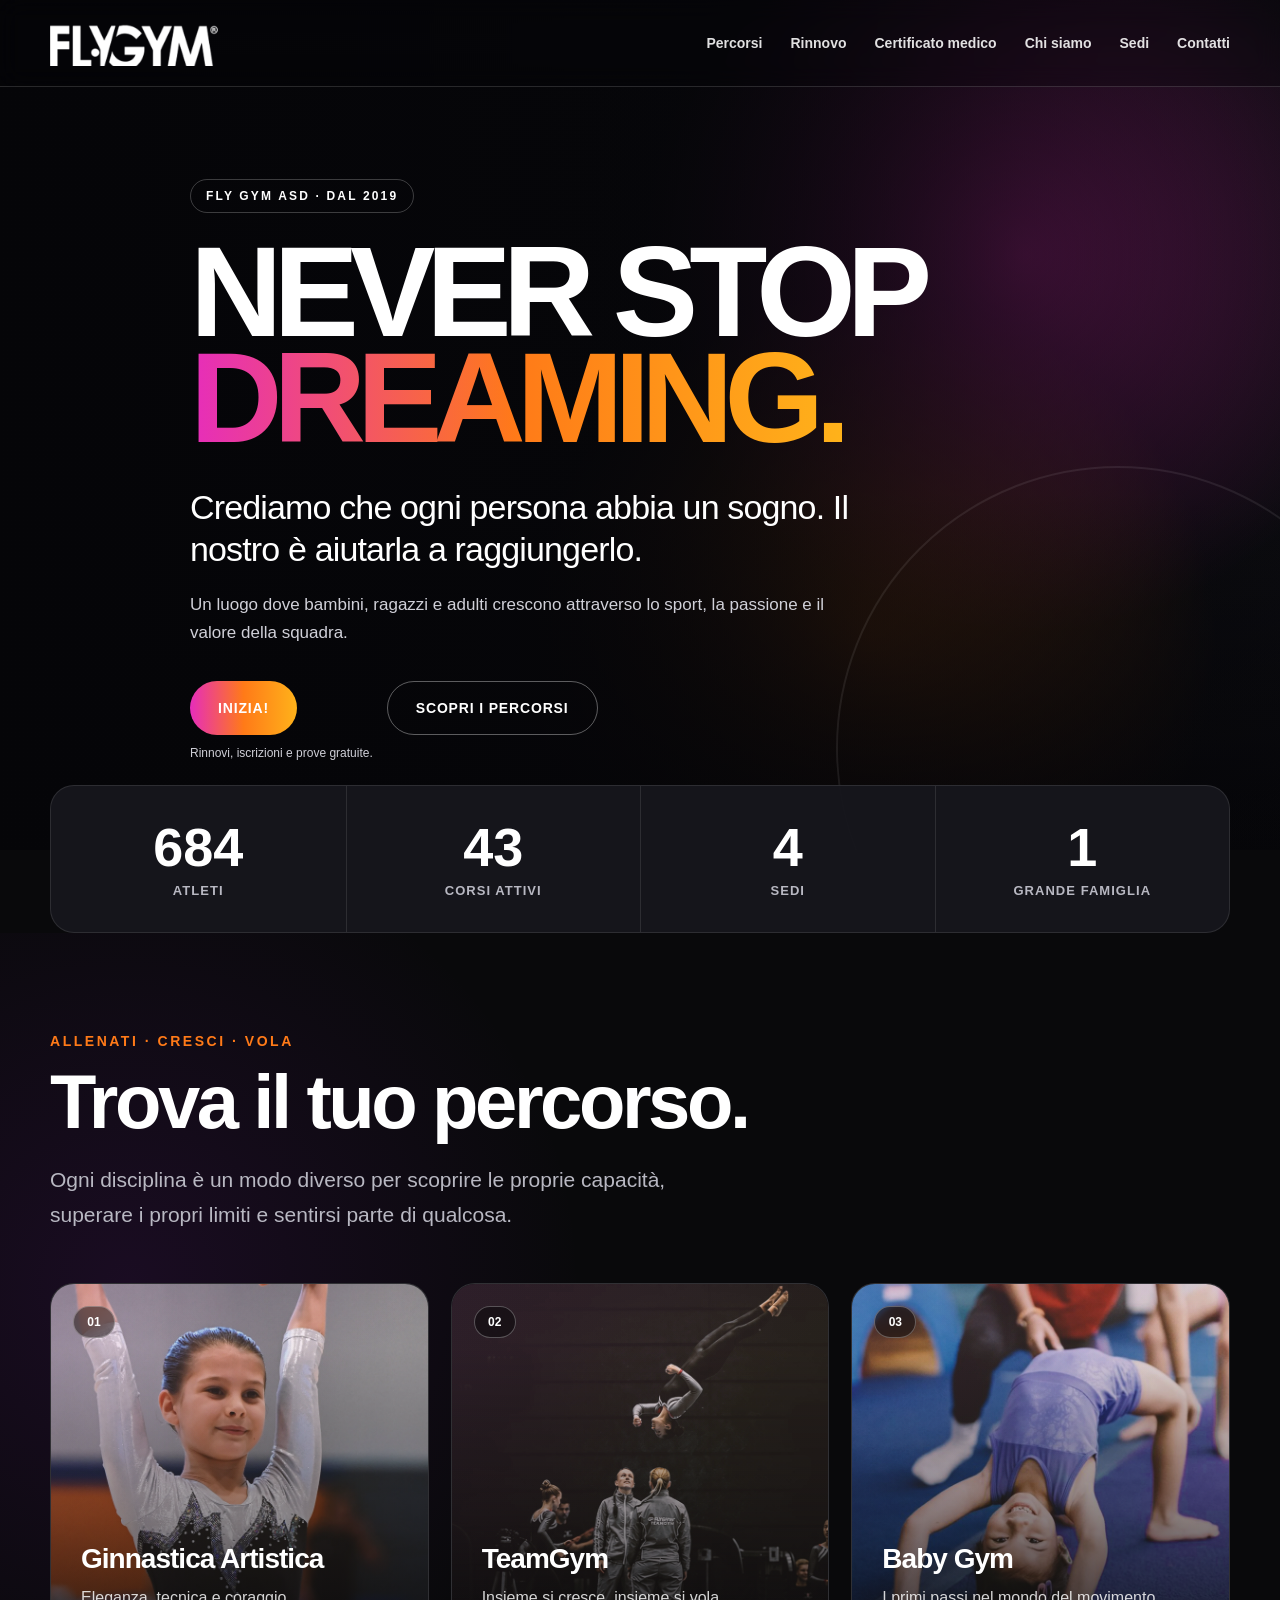
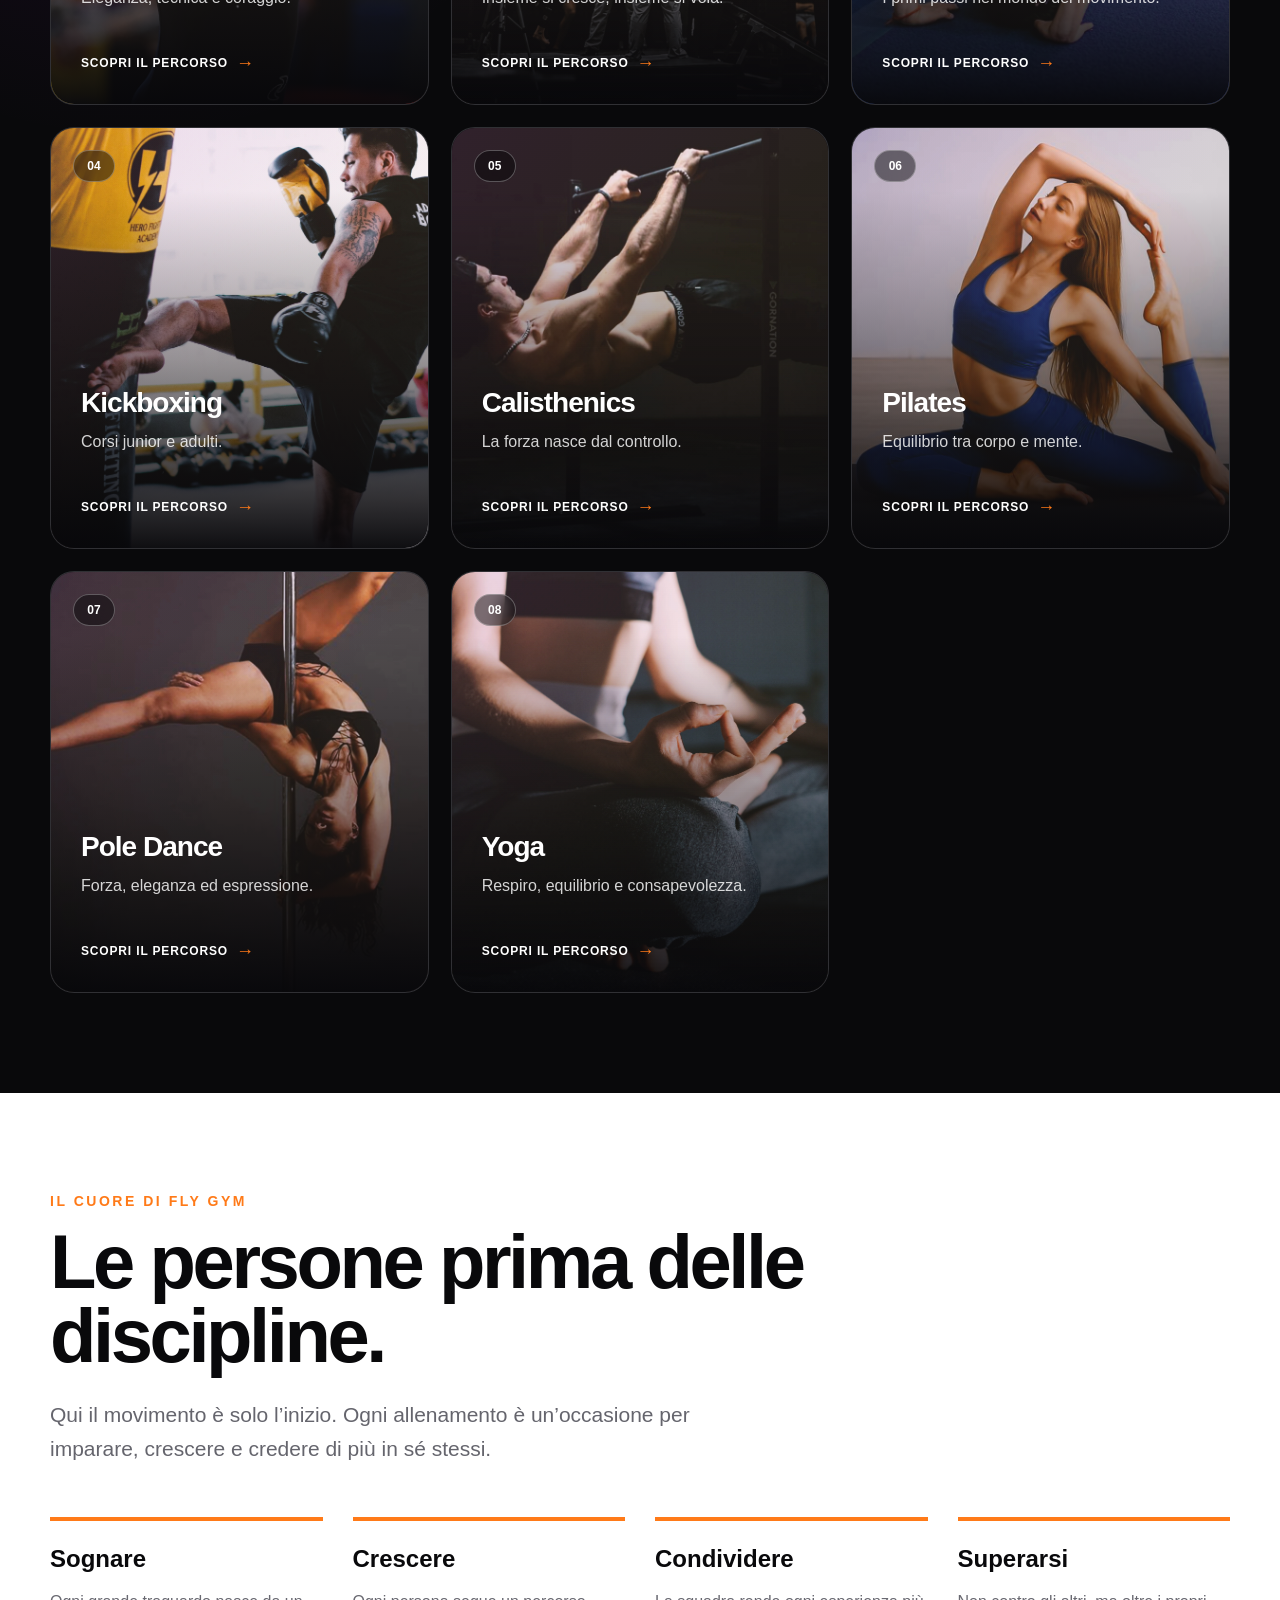
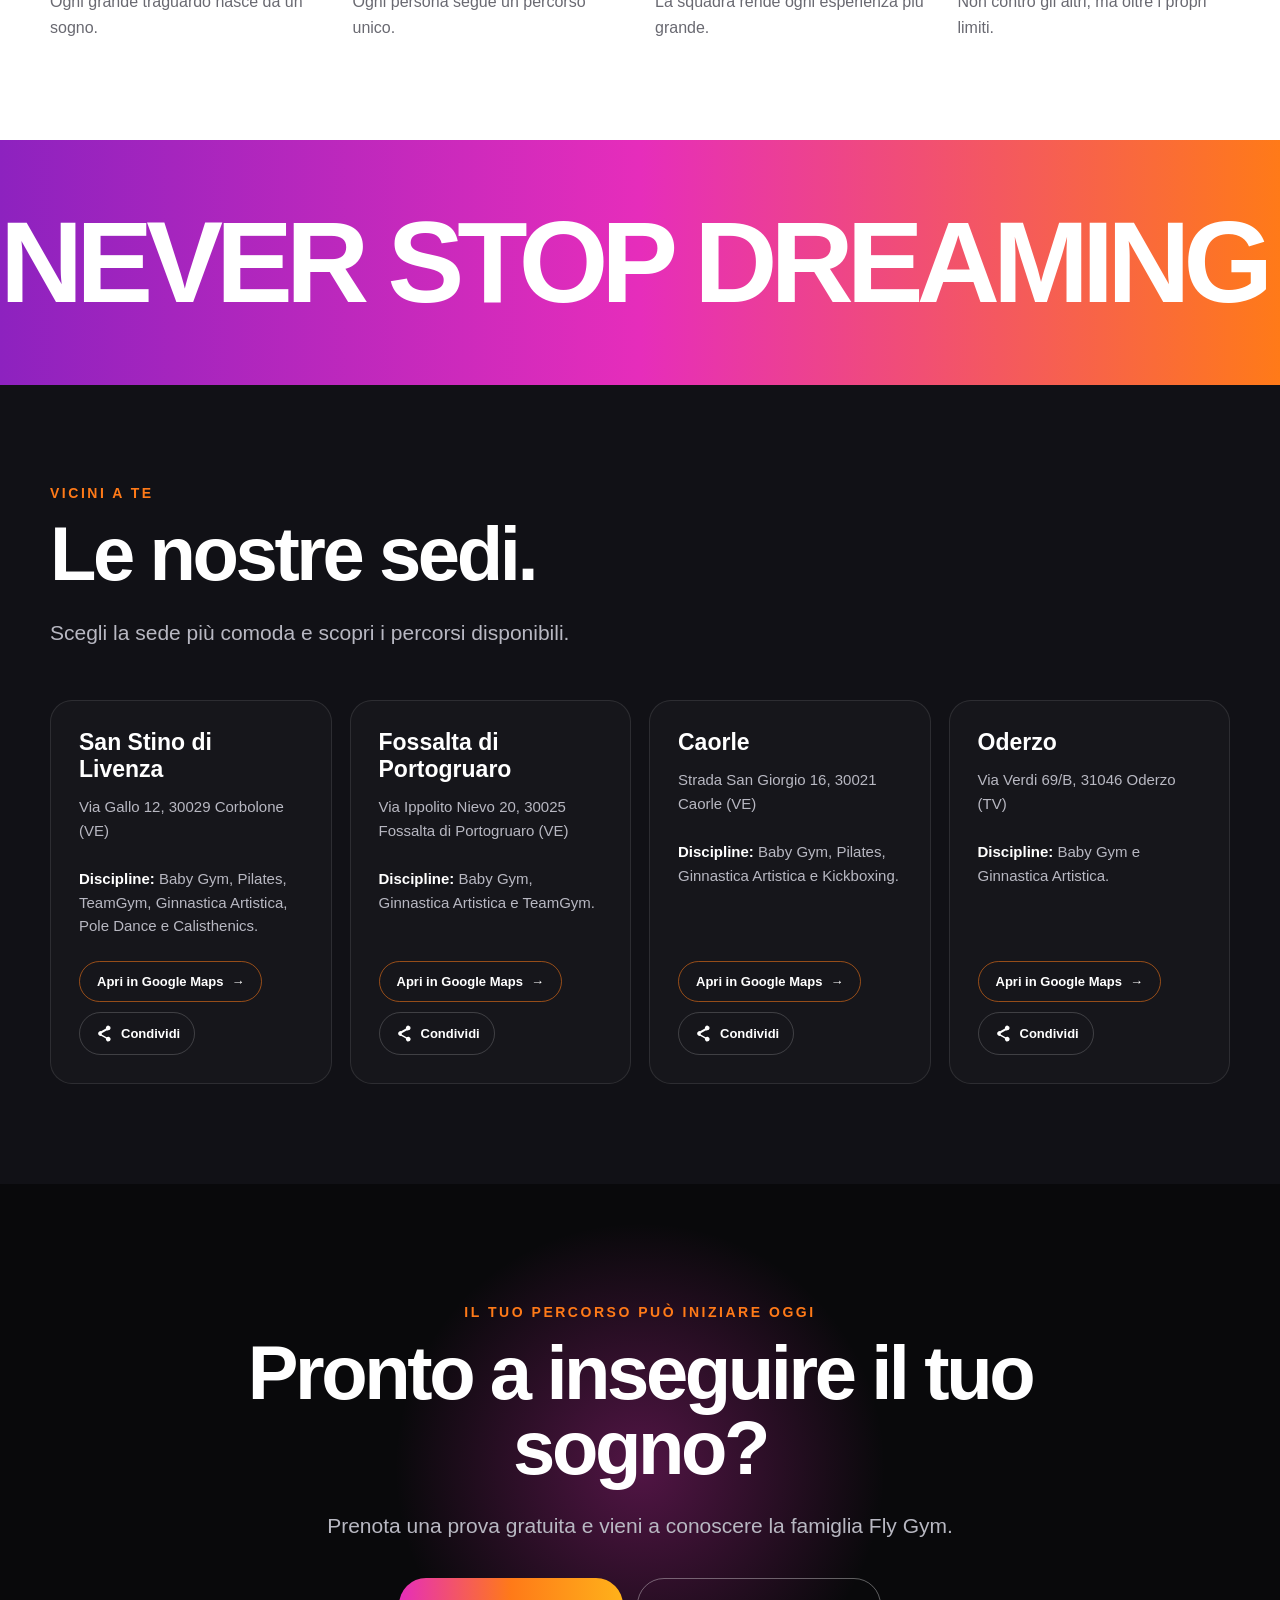
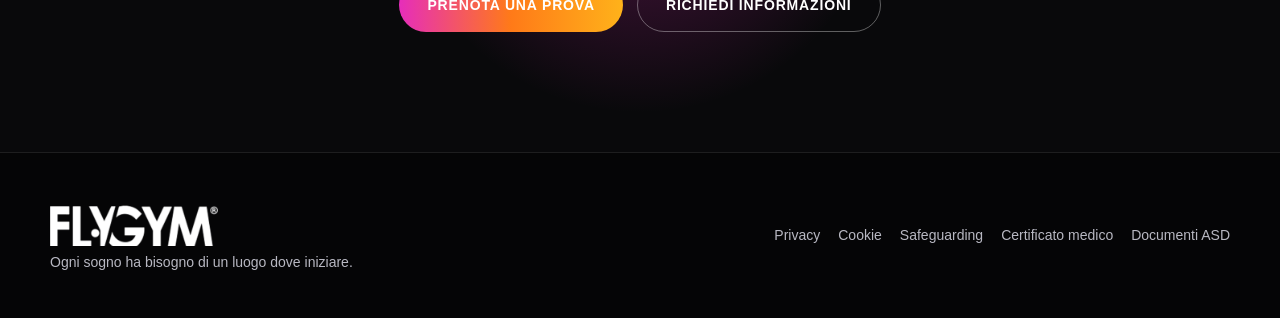
==== index.html @ e5ec8bec "Rinforza sblocco video home su telefono" ====
<!DOCTYPE html>
<html lang="it">
<head>
  <meta charset="UTF-8">
  <meta name="viewport" content="width=device-width, initial-scale=1.0">
  <title>Fly Gym | Never Stop Dreaming</title>
  <meta name="description" content="Fly Gym ASD: percorsi sportivi per bambini, ragazzi e adulti. Ginnastica artistica, TeamGym, Baby Gym, Kickboxing, Calisthenics, Pilates, Pole Dance e Yoga.">
  <link rel="stylesheet" href="css/style.css?v=20260911-start-caption">
  <link rel="stylesheet" href="css/responsive.css?v=20260911-cardzoom">
</head>
<body>
<div id="flygym-home">
  

  <header class="fg-header">
    <div class="fg-container fg-nav">
      <a class="fg-logo" href="#inizio" aria-label="Fly Gym, torna all'inizio">
        <img class="fg-logo-image" src="images/loghi/fly-gym-logo.png" alt="Fly Gym">
      </a>

      <button
        class="fg-menu-toggle"
        id="fgMenuToggle"
        type="button"
        aria-label="Apri il menu"
        aria-expanded="false"
      >
        ☰
      </button>

      <nav class="fg-menu" id="fgMenu">
        <a href="#percorsi">Percorsi</a>
        <a href="prova-gratuita/index.html">Rinnovo</a>
        <a href="certificato-medico.html">Certificato medico</a>
        <a href="#valori">Chi siamo</a>
        <a href="#sedi">Sedi</a>
        <a href="#contatti">Contatti</a>
      </nav>
    </div>
  </header>

  <main>
    <section class="fg-hero" id="inizio">
      <video class="fg-home-hero-video" autoplay muted loop playsinline webkit-playsinline preload="auto" disablepictureinpicture controlslist="nodownload noplaybackrate nofullscreen" aria-hidden="true">
        <source src="video/ginnastica-artistica-hero-web.mp4" type="video/mp4">
      </video>
      <div class="fg-home-hero-shade" aria-hidden="true"></div>
      <div class="fg-container fg-hero-content">
        <span class="fg-hero-label">Fly Gym ASD · Dal 2019</span>

        <h1>
          Never Stop
          <span class="fg-gradient-text">Dreaming.</span>
        </h1>

        <p class="fg-hero-message">
          Crediamo che ogni persona abbia un sogno.
          Il nostro è aiutarla a raggiungerlo.
        </p>

        <p class="fg-hero-subtext">
          Un luogo dove bambini, ragazzi e adulti crescono attraverso lo
          sport, la passione e il valore della squadra.
        </p>

        <div class="fg-actions">
          <div class="fg-start-action">
            <a
              class="fg-button"
              href="prova-gratuita/index.html"
              target="_top"
              aria-describedby="fg-start-description"
            >
              Inizia!
            </a>
            <p id="fg-start-description">Rinnovi, iscrizioni e prove gratuite.</p>
          </div>

          <a class="fg-button fg-button-secondary" href="#percorsi">
            Scopri i percorsi
          </a>
        </div>
      </div>
    </section>

    <section class="fg-stats">
      <div class="fg-container fg-stats-grid">
        <div class="fg-stat">
          <strong id="fg-athletes-count">684</strong>
          <span>Atleti</span>
        </div>

        <div class="fg-stat">
          <strong id="fg-active-courses-count">43</strong>
          <span>Corsi attivi</span>
        </div>

        <div class="fg-stat">
          <strong>4</strong>
          <span>Sedi</span>
        </div>

        <div class="fg-stat">
          <strong>1</strong>
          <span>Grande famiglia</span>
        </div>
      </div>
    </section>

    <section class="fg-journey" aria-labelledby="fg-journey-title" hidden>
      <div class="fg-container">
        <p class="fg-eyebrow">Il tuo viaggio inizia qui</p>
        <h2 class="fg-journey-title" id="fg-journey-title">Da oggi, fai parte del sogno.</h2>
        <div class="fg-journey-track" aria-label="Le quattro tappe per entrare nella famiglia Fly Gym">
          <article class="fg-journey-card"><span class="fg-journey-number">01</span><span class="fg-journey-icon" aria-hidden="true">⌖</span><p class="fg-journey-kicker">Trova</p><h3>Scegli il percorso giusto per te.</h3><a class="fg-journey-card-action" href="#percorsi" aria-label="Vai alla sezione Trova il tuo percorso"></a></article>
          <article class="fg-journey-card"><span class="fg-journey-number">02</span><span class="fg-journey-icon" aria-hidden="true">⚡︎</span><p class="fg-journey-kicker">Prova</p><h3>Inizia le tue due prove gratuite.</h3><button class="fg-journey-card-action" type="button" data-trial-dialog="fg-trial-dialog" aria-label="Apri le opzioni per prenotare una prova gratuita"></button></article>
          <article class="fg-journey-card"><span class="fg-journey-number">03</span><span class="fg-journey-icon" aria-hidden="true">✓</span><p class="fg-journey-kicker">Comincia</p><h3>Iscriviti al tuo percorso.</h3></article>
          <article class="fg-journey-card"><span class="fg-journey-number">04</span><span class="fg-journey-icon" aria-hidden="true">★</span><p class="fg-journey-kicker">Vola</p><h3>Sei ufficialmente nella famiglia Fly Gym.</h3></article>
        </div>
      </div>
    </section>

    <section class="fg-section fg-paths" id="percorsi">
      <div class="fg-container">
        <p class="fg-eyebrow">Allenati · Cresci · Vola</p>

        <h2 class="fg-title">Trova il tuo percorso.</h2>

        <p class="fg-copy">
          Ogni disciplina è un modo diverso per scoprire le proprie
          capacità, superare i propri limiti e sentirsi parte di qualcosa.
        </p>

        <div class="fg-grid">
          <article class="fg-card">
            <img class="fg-card-image" src="images/percorsi/home-card-ginnastica-artistica.webp" alt="Giovane atleta di ginnastica artistica durante una competizione" loading="lazy">
            <div class="fg-card-shade" aria-hidden="true"></div>
            <div class="fg-card-content">
              <span class="fg-card-number">01</span>
              <h3>Ginnastica Artistica</h3>
              <p>Eleganza, tecnica e coraggio.</p>
              <a class="fg-card-link" href="ginnastica-artistica.html" aria-label="Scopri il percorso di Ginnastica Artistica">Scopri il percorso <span aria-hidden="true">→</span></a>
            </div>
          </article>

          <article class="fg-card">
            <img class="fg-card-image" src="images/percorsi/home-card-teamgym.webp" alt="Atlete e tecnici TeamGym durante una competizione" loading="lazy">
            <div class="fg-card-shade" aria-hidden="true"></div>
            <div class="fg-card-content">
              <span class="fg-card-number">02</span>
              <h3>TeamGym</h3>
              <p>Insieme si cresce, insieme si vola.</p>
              <a class="fg-card-link" href="teamgym.html" aria-label="Scopri il percorso TeamGym">Scopri il percorso <span aria-hidden="true">→</span></a>
            </div>
          </article>

          <article class="fg-card">
            <img class="fg-card-image" src="images/percorsi/home-card-baby-gym.webp" alt="Bambina durante un esercizio di mobilità Baby Gym" loading="lazy">
            <div class="fg-card-shade" aria-hidden="true"></div>
            <div class="fg-card-content">
              <span class="fg-card-number">03</span>
              <h3>Baby Gym</h3>
              <p>I primi passi nel mondo del movimento.</p>
              <a class="fg-card-link" href="baby-gym.html" aria-label="Scopri il percorso Baby Gym">Scopri il percorso <span aria-hidden="true">→</span></a>
            </div>
          </article>

          <article class="fg-card">
            <img class="fg-card-image" src="images/percorsi/home-card-kickboxing.webp" alt="Atleta durante un allenamento di kickboxing al sacco" loading="lazy">
            <div class="fg-card-shade" aria-hidden="true"></div>
            <div class="fg-card-content">
              <span class="fg-card-number">04</span>
              <h3>Kickboxing</h3>
              <p>Corsi junior e adulti.</p>
              <a class="fg-card-link" href="kickboxing.html" aria-label="Scopri il percorso Kickboxing">Scopri il percorso <span aria-hidden="true">→</span></a>
            </div>
          </article>

          <article class="fg-card">
            <img class="fg-card-image" src="images/percorsi/home-card-calisthenics.webp" alt="Atleta durante un esercizio di calisthenics alla sbarra" loading="lazy">
            <div class="fg-card-shade" aria-hidden="true"></div>
            <div class="fg-card-content">
              <span class="fg-card-number">05</span>
              <h3>Calisthenics</h3>
              <p>La forza nasce dal controllo.</p>
              <a class="fg-card-link" href="calisthenics.html" aria-label="Scopri il percorso Calisthenics">Scopri il percorso <span aria-hidden="true">→</span></a>
            </div>
          </article>

          <article class="fg-card">
            <img class="fg-card-image" src="images/percorsi/home-card-pilates.webp" alt="Donna durante un esercizio di Pilates" loading="lazy">
            <div class="fg-card-shade" aria-hidden="true"></div>
            <div class="fg-card-content">
              <span class="fg-card-number">06</span>
              <h3>Pilates</h3>
              <p>Equilibrio tra corpo e mente.</p>
              <a class="fg-card-link" href="pilates.html" aria-label="Scopri il percorso Pilates">Scopri il percorso <span aria-hidden="true">→</span></a>
            </div>
          </article>

          <article class="fg-card">
            <img class="fg-card-image" src="images/percorsi/home-card-pole-dance.webp" alt="Atleta durante una posa di Pole Dance" loading="lazy">
            <div class="fg-card-shade" aria-hidden="true"></div>
            <div class="fg-card-content">
              <span class="fg-card-number">07</span>
              <h3>Pole Dance</h3>
              <p>Forza, eleganza ed espressione.</p>
              <a class="fg-card-link" href="pole-dance.html" aria-label="Scopri il percorso Pole Dance">Scopri il percorso <span aria-hidden="true">→</span></a>
            </div>
          </article>

          <article class="fg-card">
            <img class="fg-card-image" src="images/percorsi/home-card-yoga.webp" alt="Praticanti Yoga durante una sessione di meditazione" loading="lazy">
            <div class="fg-card-shade" aria-hidden="true"></div>
            <div class="fg-card-content">
              <span class="fg-card-number">08</span>
              <h3>Yoga</h3>
              <p>Respiro, equilibrio e consapevolezza.</p>
              <a class="fg-card-link" href="yoga.html" aria-label="Scopri il percorso Yoga">Scopri il percorso <span aria-hidden="true">→</span></a>
            </div>
          </article>
        </div>
      </div>
    </section>

    <section class="fg-section fg-values" id="valori">
      <div class="fg-container">
        <p class="fg-eyebrow">Il cuore di Fly Gym</p>

        <h2 class="fg-title">
          Le persone prima delle discipline.
        </h2>

        <p class="fg-copy">
          Qui il movimento è solo l’inizio. Ogni allenamento è
          un’occasione per imparare, crescere e credere di più in sé stessi.
        </p>

        <div class="fg-values-grid">
          <article class="fg-value">
            <strong>Sognare</strong>
            <p>Ogni grande traguardo nasce da un sogno.</p>
          </article>

          <article class="fg-value">
            <strong>Crescere</strong>
            <p>Ogni persona segue un percorso unico.</p>
          </article>

          <article class="fg-value">
            <strong>Condividere</strong>
            <p>La squadra rende ogni esperienza più grande.</p>
          </article>

          <article class="fg-value">
            <strong>Superarsi</strong>
            <p>Non contro gli altri, ma oltre i propri limiti.</p>
          </article>
        </div>
      </div>
    </section>

    <section class="fg-dream-banner" aria-label="Never Stop Dreaming">
      <div class="fg-marquee">
        <span>Never Stop Dreaming · Never Stop Dreaming ·</span>
        <span>Never Stop Dreaming · Never Stop Dreaming ·</span>
      </div>
    </section>

    <section class="fg-section" id="hall-of-dreams" hidden>
      <div class="fg-container">
        <p class="fg-eyebrow">Hall of Dreams</p>

        <h2 class="fg-title">
          Ogni sogno merita di essere raccontato.
        </h2>

        <p class="fg-copy">
          Storie di persone, squadre, allenatori e volontari che rendono
          Fly Gym molto più di una palestra.
        </p>

        <div class="fg-dreams-layout">
          <article class="fg-featured-dream">
            <div class="fg-dream-content">
              <span class="fg-dream-label">La storia del mese</span>

              <blockquote>
                “Quando sono arrivata avevo paura. Oggi salgo sulla trave
                con il sorriso.”
              </blockquote>

              <p class="fg-dream-person">
                Sofia · Ginnastica Artistica
              </p>
            </div>
          </article>

          <div class="fg-side-dreams">
            <article class="fg-small-dream">
              <div class="fg-dream-content">
                <span class="fg-dream-label">Traguardi</span>
                <h3>Il primo esercizio completato senza paura.</h3>
              </div>
            </article>

            <article class="fg-small-dream">
              <div class="fg-dream-content">
                <span class="fg-dream-label">Vita Fly Gym</span>
                <h3>Allenarsi insieme significa crescere insieme.</h3>
              </div>
            </article>
          </div>
        </div>
      </div>
    </section>

    <section class="fg-section fg-technicians" id="tecnici" hidden>
      <div class="fg-container">
        <div class="fg-technicians-heading">
          <div>
            <p class="fg-eyebrow">Le persone che fanno la differenza</p>
            <h2 class="fg-title">I nostri tecnici.</h2>
            <p class="fg-copy">Competenza, passione e attenzione: conosci le persone che accompagnano ogni atleta nel proprio percorso.</p>
          </div>

          <div class="fg-carousel-controls" aria-label="Controlli carosello tecnici">
            <button class="fg-carousel-button" type="button" data-carousel-direction="prev" aria-label="Mostra il tecnico precedente">←</button>
            <button class="fg-carousel-button" type="button" data-carousel-direction="next" aria-label="Mostra il tecnico successivo">→</button>
          </div>
        </div>

        <div class="fg-technicians-track" id="fgTechniciansTrack" aria-label="Elenco dei tecnici">
          <article class="fg-technician-card">
            <img class="fg-technician-image" src="images/staff/chiara.jpg" alt="Chiara, Presidente e istruttrice Fly Gym" loading="lazy">
            <div class="fg-technician-shade" aria-hidden="true"></div>
            <div class="fg-technician-content">
              <span class="fg-technician-label">Tecnico</span>
              <h3>Chiara</h3>
              <p class="fg-technician-role">Presidente e Istruttore</p>
              <p class="fg-technician-preview">Istruttrice di ginnastica e Pilates con oltre vent'anni di esperienza nell'insegnamento.</p>
              <span class="fg-technician-read">Continua a leggere <span aria-hidden="true">→</span></span>
            </div>
            <button class="fg-technician-open" type="button" data-technician-dialog="chiara-dialog" aria-label="Leggi il profilo completo di Chiara"><span class="fg-visually-hidden">Apri il profilo di Chiara</span></button>
          </article>
        </div>
      </div>
    </section>

    <dialog class="fg-technician-dialog" id="chiara-dialog" aria-labelledby="chiara-dialog-title" hidden>
      <div class="fg-technician-dialog-inner">
        <button class="fg-technician-close" type="button" aria-label="Chiudi il profilo di Chiara">×</button>
        <div class="fg-technician-dialog-photo">
          <img src="images/staff/chiara.jpg" alt="Ritratto di Chiara, Presidente e istruttrice Fly Gym">
        </div>
        <div class="fg-technician-dialog-content">
          <span class="fg-technician-label">Presidente e Istruttore</span>
          <h2 id="chiara-dialog-title">Chiara</h2>
          <p><strong>Ciao, sono Chiara</strong>, istruttrice di ginnastica e Pilates con oltre vent'anni di esperienza nell'insegnamento.</p>
          <p>Amo trasmettere benessere, energia e fiducia attraverso il movimento, creando un ambiente accogliente e motivante per persone di ogni età. Chi mi conosce mi descrive come una persona solare, empatica, paziente e sempre pronta ad ascoltare.</p>
          <p>Credo nella formazione continua e aggiorno costantemente le mie competenze partecipando a corsi riconosciuti dalla <strong>Federazione Ginnastica d'Italia (FGI)</strong> e da <strong>Enti di Promozione Sportiva riconosciuti dal CONI</strong>.</p>
          <p>Il mio obiettivo è aiutare ogni allievo a raggiungere il proprio benessere fisico e mentale, valorizzando le capacità individuali con professionalità, passione e attenzione.</p>
        </div>
      </div>
    </dialog>

    <section class="fg-section fg-locations" id="sedi">
      <div class="fg-container">
        <p class="fg-eyebrow">Vicini a te</p>

        <h2 class="fg-title">Le nostre sedi.</h2>

        <p class="fg-copy">
          Scegli la sede più comoda e scopri i percorsi disponibili.
        </p>

        <div class="fg-location-grid">
          <article class="fg-location">
            <h3>San Stino di Livenza</h3>
            <address>Via Gallo 12, 30029 Corbolone (VE)</address>
            <p class="fg-location-courses"><strong>Discipline:</strong> Baby Gym, Pilates, TeamGym, Ginnastica Artistica, Pole Dance e Calisthenics.</p>
            <div class="fg-location-actions">
              <a class="fg-map-link" href="https://maps.app.goo.gl/HDPRQVqJ14VLkLJQ7" target="_blank" rel="noopener noreferrer" aria-label="Apri su Google Maps la sede Fly Gym di San Stino di Livenza">Apri in Google Maps <span aria-hidden="true">→</span></a>
              <button class="fg-share-location" type="button" data-share-title="Fly Gym — San Stino di Livenza" data-share-text="Fly Gym San Stino di Livenza — Via Gallo 12, 30029 Corbolone (VE)" data-share-url="https://maps.app.goo.gl/HDPRQVqJ14VLkLJQ7" aria-label="Condividi la sede Fly Gym di San Stino di Livenza">
                <svg aria-hidden="true" viewBox="0 0 24 24" width="19" height="19"><path d="M18 8a3 3 0 1 0-2.83-4A3 3 0 0 0 15 5c0 .22.02.43.07.64L8.91 9.08a3 3 0 1 0 0 5.84l6.16 3.44A3 3 0 0 0 15 19a3 3 0 1 0 .91-2.15l-6.16-3.44c.16-.44.16-1.38 0-1.82l6.16-3.44A3 3 0 0 0 18 8Z" fill="currentColor"/></svg>
                <span>Condividi</span>
              </button>
            </div>
          </article>

          <article class="fg-location">
            <h3>Fossalta di Portogruaro</h3>
            <address>Via Ippolito Nievo 20, 30025 Fossalta di Portogruaro (VE)</address>
            <p class="fg-location-courses"><strong>Discipline:</strong> Baby Gym, Ginnastica Artistica e TeamGym.</p>
            <div class="fg-location-actions">
              <a class="fg-map-link" href="https://maps.app.goo.gl/iZHcGsn4ahByXw81A" target="_blank" rel="noopener noreferrer" aria-label="Apri su Google Maps la sede Fly Gym di Fossalta di Portogruaro">Apri in Google Maps <span aria-hidden="true">→</span></a>
              <button class="fg-share-location" type="button" data-share-title="Fly Gym — Fossalta di Portogruaro" data-share-text="Fly Gym Fossalta di Portogruaro — Via Ippolito Nievo 20, 30025 Fossalta di Portogruaro (VE)" data-share-url="https://maps.app.goo.gl/iZHcGsn4ahByXw81A" aria-label="Condividi la sede Fly Gym di Fossalta di Portogruaro">
                <svg aria-hidden="true" viewBox="0 0 24 24" width="19" height="19"><path d="M18 8a3 3 0 1 0-2.83-4A3 3 0 0 0 15 5c0 .22.02.43.07.64L8.91 9.08a3 3 0 1 0 0 5.84l6.16 3.44A3 3 0 0 0 15 19a3 3 0 1 0 .91-2.15l-6.16-3.44c.16-.44.16-1.38 0-1.82l6.16-3.44A3 3 0 0 0 18 8Z" fill="currentColor"/></svg>
                <span>Condividi</span>
              </button>
            </div>
          </article>

          <article class="fg-location">
            <h3>Caorle</h3>
            <address>Strada San Giorgio 16, 30021 Caorle (VE)</address>
            <p class="fg-location-courses"><strong>Discipline:</strong> Baby Gym, Pilates, Ginnastica Artistica e Kickboxing.</p>
            <div class="fg-location-actions">
              <a class="fg-map-link" href="https://maps.app.goo.gl/P1BYBCNcHzejGMfx6" target="_blank" rel="noopener noreferrer" aria-label="Apri su Google Maps la sede Fly Gym di Caorle">Apri in Google Maps <span aria-hidden="true">→</span></a>
              <button class="fg-share-location" type="button" data-share-title="Fly Gym — Caorle" data-share-text="Fly Gym Caorle — Strada San Giorgio 16, 30021 Caorle (VE)" data-share-url="https://maps.app.goo.gl/P1BYBCNcHzejGMfx6" aria-label="Condividi la sede Fly Gym di Caorle">
                <svg aria-hidden="true" viewBox="0 0 24 24" width="19" height="19"><path d="M18 8a3 3 0 1 0-2.83-4A3 3 0 0 0 15 5c0 .22.02.43.07.64L8.91 9.08a3 3 0 1 0 0 5.84l6.16 3.44A3 3 0 0 0 15 19a3 3 0 1 0 .91-2.15l-6.16-3.44c.16-.44.16-1.38 0-1.82l6.16-3.44A3 3 0 0 0 18 8Z" fill="currentColor"/></svg>
                <span>Condividi</span>
              </button>
            </div>
          </article>

          <article class="fg-location">
            <h3>Oderzo</h3>
            <address>Via Verdi 69/B, 31046 Oderzo (TV)</address>
            <p class="fg-location-courses"><strong>Discipline:</strong> Baby Gym e Ginnastica Artistica.</p>
            <div class="fg-location-actions">
              <a class="fg-map-link" href="https://maps.app.goo.gl/t5J9QQQBD1xnC1BS8" target="_blank" rel="noopener noreferrer" aria-label="Apri su Google Maps la sede Fly Gym di Oderzo">Apri in Google Maps <span aria-hidden="true">→</span></a>
              <button class="fg-share-location" type="button" data-share-title="Fly Gym — Oderzo" data-share-text="Fly Gym Oderzo — Via Verdi 69/B, 31046 Oderzo (TV)" data-share-url="https://maps.app.goo.gl/t5J9QQQBD1xnC1BS8" aria-label="Condividi la sede Fly Gym di Oderzo">
                <svg aria-hidden="true" viewBox="0 0 24 24" width="19" height="19"><path d="M18 8a3 3 0 1 0-2.83-4A3 3 0 0 0 15 5c0 .22.02.43.07.64L8.91 9.08a3 3 0 1 0 0 5.84l6.16 3.44A3 3 0 0 0 15 19a3 3 0 1 0 .91-2.15l-6.16-3.44c.16-.44.16-1.38 0-1.82l6.16-3.44A3 3 0 0 0 18 8Z" fill="currentColor"/></svg>
                <span>Condividi</span>
              </button>
            </div>
          </article>
        </div>
      </div>
    </section>

    <section class="fg-final-cta" id="contatti">
      <div class="fg-container">
        <p class="fg-eyebrow">Il tuo percorso può iniziare oggi</p>

        <h2 class="fg-title">
          Pronto a inseguire il tuo sogno?
        </h2>

        <p class="fg-copy">
          Prenota una prova gratuita e vieni a conoscere la famiglia
          Fly Gym.
        </p>

        <div class="fg-actions">
          <a
            class="fg-button"
            href="prova-gratuita/index.html"
            target="_top"
          >
            Prenota una prova
          </a>

          <a
            class="fg-button fg-button-secondary"
            href="https://wa.me/393460829503?text=Ciao%20Fly%20Gym%2C%20vorrei%20ricevere%20maggiori%20informazioni%20sui%20vostri%20percorsi%20e%20sulle%20attivit%C3%A0%20disponibili."
            target="_blank"
            rel="noopener noreferrer"
            aria-label="Richiedi informazioni a Fly Gym su WhatsApp"
          >
            Richiedi informazioni
          </a>
        </div>
      </div>
    </section>

    <dialog class="fg-trial-dialog" id="fg-trial-dialog" aria-labelledby="fg-trial-dialog-title">
      <div class="fg-trial-dialog-inner">
        <button class="fg-trial-dialog-close" type="button" aria-label="Chiudi la finestra">×</button>
        <p class="fg-eyebrow">Il tuo percorso può iniziare oggi</p>
        <h2 class="fg-title" id="fg-trial-dialog-title">Pronto a inseguire il tuo sogno?</h2>
        <p class="fg-copy">Prenota una prova gratuita e vieni a conoscere la famiglia Fly Gym.</p>
        <div class="fg-actions">
          <a class="fg-button" href="prova-gratuita/index.html" target="_top">Prenota una prova</a>
          <a class="fg-button fg-button-secondary" href="https://wa.me/393460829503?text=Ciao%20Fly%20Gym%2C%20vorrei%20ricevere%20maggiori%20informazioni%20sui%20vostri%20percorsi%20e%20sulle%20attivit%C3%A0%20disponibili." target="_blank" rel="noopener noreferrer" aria-label="Richiedi informazioni a Fly Gym su WhatsApp">Richiedi informazioni</a>
        </div>
      </div>
    </dialog>
  </main>

  <footer class="fg-footer">
    <div class="fg-container fg-footer-grid">
      <div>
        <div class="fg-logo"><img class="fg-logo-image" src="images/loghi/fly-gym-logo.png" alt="Fly Gym"></div>
        <p>Ogni sogno ha bisogno di un luogo dove iniziare.</p>
      </div>

      <div class="fg-footer-links">
        <a href="privacy.html">Privacy</a>
        <a href="cookie.html">Cookie</a>
        <a href="#">Safeguarding</a>
        <a href="certificato-medico.html">Certificato medico</a>
        <a href="#">Documenti ASD</a>
      </div>
    </div>
  </footer>

  
</div>
  <script src="js/app.js?v=20260912-home-video-mobile-2"></script>
</body>
</html>
---- css/style.css ----
html,
body {
  margin: 0;
  padding: 0;
  width: 100%;
  overflow-x: hidden;
}

/* CORSI POLE DANCE */
.fg-pole-courses { background: radial-gradient(circle at 12% 12%, rgba(141, 34, 191, .15), transparent 34%), var(--black); }
.fg-grid.fg-pole-courses-grid { grid-template-columns: repeat(4, minmax(0, 1fr)); }
.fg-pole-course-card { width: 100%; padding: 0; color: var(--white); font: inherit; text-align: left; cursor: pointer; }
.fg-pole-course-card:focus-visible { outline: 3px solid var(--yellow); outline-offset: 5px; }
.fg-pole-card-title { position: relative; z-index: 2; font-size: 28px; line-height: 1.08; letter-spacing: -.035em; }
.fg-pole-card-copy { position: relative; z-index: 2; min-height: 48px; margin-top: 12px; color: rgba(255, 255, 255, .82); line-height: 1.5; }
.fg-pole-card-lyra .fg-card-image, .fg-pole-card-flexibility .fg-card-image { object-position: 58% center; }
.fg-pole-card-exotic .fg-card-image { object-position: 52% center; }
.fg-pole-course-card .fg-card-image { transform: scale(1.63); }
.fg-pole-course-card:hover .fg-card-image { transform: scale(1.73); }
.fg-pole-course-dialog { width: min(920px, calc(100% - 32px)); max-width: 920px; max-height: calc(100vh - 32px); padding: 0; overflow: auto; border: 1px solid rgba(255, 255, 255, .15); border-radius: 24px; background: var(--dark); color: var(--white); box-shadow: 0 30px 90px rgba(0, 0, 0, .62); }
.fg-pole-course-dialog::backdrop { background: rgba(5, 5, 8, .82); backdrop-filter: blur(8px); }
.fg-pole-dialog-inner { position: relative; }
#flygym-home .fg-pole-dialog-image { display: block; width: 100%; height: clamp(260px, 46vh, 450px); max-width: none; object-fit: cover; object-position: center; }
.fg-pole-dialog-content { padding: 30px; }
.fg-pole-dialog-content h2 { margin: 6px 0 12px; font-size: clamp(30px, 5vw, 48px); line-height: 1; letter-spacing: -.045em; }
.fg-pole-dialog-content > p:not(.fg-eyebrow) { max-width: 760px; margin: 0; color: var(--muted); font-size: 17px; line-height: 1.65; }
.fg-pole-dialog-actions { display: flex; flex-wrap: wrap; gap: 12px; margin-top: 24px; }
.fg-pole-dialog-actions .fg-button { flex: 1 1 190px; justify-content: center; text-align: center; }
.fg-pole-dialog-close { position: absolute; z-index: 3; top: 16px; right: 16px; display: grid; width: 44px; height: 44px; place-items: center; padding: 0; border: 1px solid rgba(255, 255, 255, .28); border-radius: 50%; background: rgba(9, 9, 11, .78); color: var(--white); font-size: 28px; line-height: 1; cursor: pointer; backdrop-filter: blur(8px); }
.fg-pole-dialog-close:hover, .fg-pole-dialog-close:focus-visible { background: var(--pink); outline: none; }

#flygym-home {
  width: 100%;
  max-width: none;
  margin: 0;
}
    * {
      box-sizing: border-box;
    }

    html {
      scroll-behavior: smooth;
    }

    body {
      margin: 0;
    }

    body.fg-dialog-open {
      overflow: hidden;
    }

    #flygym-home {
      --purple: #8d22bf;
      --pink: #e62dbb;
      --orange: #ff7a18;
      --yellow: #ffb21a;
      --black: #09090b;
      --dark: #131318;
      --white: #ffffff;
      --muted: #b8b8c2;

      margin: 0;
      overflow: hidden;
      background: var(--black);
      color: var(--white);
      font-family: Arial, Helvetica, sans-serif;
    }

    #flygym-home a {
      color: inherit;
      text-decoration: none;
    }

    .fg-container {
      width: min(1180px, calc(100% - 40px));
      margin: 0 auto;
    }

    .fg-section {
      padding: 100px 0;
    }

    .fg-eyebrow {
      margin: 0 0 16px;
      color: var(--orange);
      font-size: 14px;
      font-weight: 800;
      letter-spacing: 0.18em;
      text-transform: uppercase;
    }

    .fg-title {
      max-width: 850px;
      margin: 0;
      font-size: clamp(38px, 6vw, 76px);
      line-height: 0.98;
      letter-spacing: -0.045em;
    }

    .fg-copy {
      max-width: 700px;
      margin: 24px 0 0;
      color: var(--muted);
      font-size: clamp(17px, 2vw, 21px);
      line-height: 1.65;
    }

    .fg-button {
      display: inline-flex;
      min-height: 54px;
      align-items: center;
      justify-content: center;
      padding: 0 28px;
      border: 0;
      border-radius: 999px;
      background: linear-gradient(
        90deg,
        var(--pink),
        var(--orange),
        var(--yellow)
      );
      color: var(--white);
      font-size: 14px;
      font-weight: 800;
      letter-spacing: 0.06em;
      text-transform: uppercase;
      transition:
        transform 0.25s ease,
        filter 0.25s ease;
    }

    .fg-button:hover {
      transform: translateY(-3px);
      filter: brightness(1.08);
    }

    .fg-button-secondary {
      background: transparent;
      border: 1px solid rgba(255, 255, 255, 0.35);
    }

    /* HEADER */

    .fg-header {
      position: absolute;
      z-index: 20;
      top: 0;
      right: 0;
      left: 0;
      border-bottom: 1px solid rgba(255, 255, 255, 0.14);
      background: rgba(5, 5, 8, 0.3);
      backdrop-filter: blur(12px);
    }

    .fg-nav {
      display: flex;
      min-height: 86px;
      align-items: center;
      justify-content: space-between;
      gap: 30px;
    }

    .fg-logo {
      position: relative;
      display: block;
      width: 168px;
      height: 45px;
      overflow: hidden;
      font-size: 27px;
      font-weight: 900;
      letter-spacing: -0.04em;
    }

    #flygym-home .fg-logo-image {
      position: absolute;
      top: 50%;
      left: 50%;
      display: block;
      width: 177%;
      max-width: none;
      height: auto;
      transform: translate(-50%, -50%);
    }

    .fg-logo span {
      background: linear-gradient(
        90deg,
        var(--pink),
        var(--orange),
        var(--yellow)
      );
      background-clip: text;
      color: transparent;
    }

    .fg-menu {
      display: flex;
      align-items: center;
      gap: 28px;
      font-size: 14px;
      font-weight: 700;
    }

    .fg-menu a {
      opacity: 0.88;
      transition: opacity 0.2s ease;
    }

    .fg-menu a:hover {
      opacity: 1;
    }

    .fg-menu-toggle {
      display: none;
      padding: 10px;
      border: 0;
      background: transparent;
      color: white;
      font-size: 26px;
      cursor: pointer;
    }

    /* HERO */

    .fg-hero {
      position: relative;
      display: flex;
      min-height: 850px;
      align-items: center;
      overflow: hidden;
      isolation: isolate;
      background:
        linear-gradient(
          90deg,
          rgba(5, 5, 8, 0.96) 0%,
          rgba(5, 5, 8, 0.72) 48%,
          rgba(5, 5, 8, 0.25) 100%
        ),
        radial-gradient(
          circle at 80% 30%,
          rgba(230, 45, 187, 0.7),
          transparent 32%
        ),
        radial-gradient(
          circle at 68% 75%,
          rgba(255, 122, 24, 0.65),
          transparent 32%
        ),
        #111116;
    }

    .fg-home-hero-video,
    .fg-home-hero-shade {
      position: absolute;
      inset: 0;
    }

    .fg-home-hero-video {
      z-index: 0;
      width: 100%;
      height: 100%;
      max-width: none;
      object-fit: cover;
      object-position: center;
    }

    .fg-home-hero-shade {
      z-index: 1;
      background:
        linear-gradient(90deg, rgba(5, 5, 8, 0.94) 0%, rgba(5, 5, 8, 0.7) 52%, rgba(5, 5, 8, 0.3) 100%),
        linear-gradient(0deg, rgba(5, 5, 8, 0.9) 0%, transparent 42%);
    }

    .fg-hero::after {
      position: absolute;
      right: -120px;
      bottom: -180px;
      width: 560px;
      height: 560px;
      border: 2px solid rgba(255, 255, 255, 0.08);
      border-radius: 50%;
      content: "";
      z-index: 1;
    }

    .fg-hero-content {
      position: relative;
      z-index: 2;
      max-width: 900px;
      padding-top: 90px;
    }

    .fg-hero-label {
      display: inline-block;
      margin-bottom: 26px;
      padding: 9px 15px;
      border: 1px solid rgba(255, 255, 255, 0.22);
      border-radius: 999px;
      font-size: 12px;
      font-weight: 800;
      letter-spacing: 0.18em;
      text-transform: uppercase;
    }

    .fg-hero h1 {
      max-width: 940px;
      margin: 0;
      font-size: clamp(56px, 10vw, 130px);
      line-height: 0.83;
      letter-spacing: -0.07em;
      text-transform: uppercase;
    }

    .fg-gradient-text {
      background: linear-gradient(
        90deg,
        var(--pink),
        var(--orange),
        var(--yellow)
      );
      background-clip: text;
      color: transparent;
    }

    .fg-hero-message {
      max-width: 690px;
      margin: 34px 0 0;
      font-size: clamp(21px, 3vw, 34px);
      line-height: 1.25;
      letter-spacing: -0.025em;
    }

    .fg-hero-subtext {
      max-width: 650px;
      margin: 20px 0 0;
      color: #d0d0d8;
      font-size: 17px;
      line-height: 1.65;
    }

    .fg-actions {
      display: flex;
      flex-wrap: wrap;
      gap: 14px;
      margin-top: 34px;
    }

    /* STATS */

    .fg-stats {
      position: relative;
      z-index: 4;
      margin-top: -65px;
    }

    .fg-stats-grid {
      display: grid;
      overflow: hidden;
      border: 1px solid rgba(255, 255, 255, 0.1);
      border-radius: 24px;
      background: rgba(22, 22, 29, 0.96);
      grid-template-columns: repeat(4, 1fr);
    }

    .fg-stat {
      padding: 34px 25px;
      text-align: center;
    }

    .fg-stat + .fg-stat {
      border-left: 1px solid rgba(255, 255, 255, 0.1);
    }

    .fg-stat strong {
      display: block;
      font-size: clamp(34px, 5vw, 54px);
      line-height: 1;
    }

    .fg-stat span {
      display: block;
      margin-top: 9px;
      color: var(--muted);
      font-size: 13px;
      font-weight: 700;
      letter-spacing: 0.08em;
      text-transform: uppercase;
    }

    /* PERCORSI */

    .fg-paths {
      background:
        radial-gradient(
          circle at 10% 20%,
          rgba(141, 34, 191, 0.13),
          transparent 25%
        ),
        var(--black);
    }

    /* PERCORSO DI INGRESSO */

    .fg-journey {
      position: relative;
      overflow: hidden;
      padding: 72px 0 24px;
      background: var(--black);
    }

    .fg-journey-title {
      max-width: 720px;
      margin: 10px 0 0;
      font-size: clamp(34px, 4vw, 54px);
      line-height: 1;
      letter-spacing: -0.045em;
    }

    .fg-journey-track {
      position: relative;
      display: grid;
      margin-top: 34px;
      gap: 16px;
      grid-template-columns: repeat(4, minmax(0, 1fr));
    }

    .fg-journey-track::before {
      position: absolute;
      z-index: 0;
      top: 50%;
      right: 3%;
      left: 3%;
      height: 3px;
      border-radius: 999px;
      background: linear-gradient(90deg, var(--purple), var(--pink), var(--orange), var(--yellow));
      box-shadow: 0 0 20px rgba(230, 45, 187, 0.32);
      content: "";
      transform: translateY(-50%);
    }

    .fg-journey-card {
      position: relative;
      z-index: 1;
      min-height: 210px;
      overflow: hidden;
      padding: 26px;
      border: 1px solid rgba(230, 45, 187, 0.58);
      border-radius: 22px;
      background:
        radial-gradient(circle at 92% 8%, rgba(255, 194, 15, 0.34), transparent 36%),
        linear-gradient(145deg, #5a1976 0%, #9f216f 52%, #b64929 100%);
      box-shadow:
        0 18px 42px rgba(0, 0, 0, 0.3),
        0 0 28px rgba(230, 45, 187, 0.12);
    }

    .fg-journey-card:nth-child(2) {
      background:
        radial-gradient(circle at 92% 8%, rgba(255, 194, 15, 0.38), transparent 36%),
        linear-gradient(145deg, #7e1b88 0%, #c12775 50%, #d75f24 100%);
    }

    .fg-journey-card:nth-child(3) {
      background:
        radial-gradient(circle at 92% 8%, rgba(255, 194, 15, 0.36), transparent 36%),
        linear-gradient(145deg, #54249a 0%, #a92186 50%, #d34b3a 100%);
    }

    .fg-journey-card:nth-child(4) {
      background:
        radial-gradient(circle at 92% 8%, rgba(255, 210, 43, 0.48), transparent 38%),
        linear-gradient(145deg, #8d22bf 0%, #d42d8d 48%, #e86f1d 100%);
    }

    .fg-journey-card::after {
      position: absolute;
      right: -24px;
      bottom: -24px;
      width: 92px;
      height: 92px;
      border: 1px solid rgba(255, 122, 24, 0.2);
      border-radius: 50%;
      content: "";
    }

    .fg-journey-number {
      display: inline-flex;
      min-width: 54px;
      min-height: 42px;
      align-items: center;
      justify-content: center;
      border: 1px solid rgba(255, 255, 255, 0.56);
      border-radius: 999px;
      background: rgba(255, 240, 163, 0.94);
      color: #171219;
      font-size: 20px;
      font-weight: 900;
      letter-spacing: -0.035em;
      box-shadow: 0 8px 20px rgba(0, 0, 0, 0.22);
    }

    .fg-journey-icon {
      position: absolute;
      top: 22px;
      right: 22px;
      display: inline-flex;
      width: 48px;
      height: 48px;
      align-items: center;
      justify-content: center;
      border: 2px solid rgba(255, 210, 43, 0.9);
      border-radius: 16px;
      background: #111116;
      color: #ffd22b;
      font-size: 25px;
      font-weight: 900;
      line-height: 1;
      box-shadow: 0 10px 25px rgba(0, 0, 0, 0.38), 0 0 18px rgba(255, 210, 43, 0.2);
    }

    .fg-journey-kicker {
      margin: 34px 0 8px;
      color: #fff0a3;
      font-size: 11px;
      font-weight: 900;
      letter-spacing: 0.13em;
      text-transform: uppercase;
    }

    .fg-journey-card h3 {
      max-width: 240px;
      margin: 0;
      font-size: 21px;
      line-height: 1.16;
      letter-spacing: -0.025em;
    }

    .fg-journey-card-action {
      position: absolute;
      z-index: 3;
      border: 0;
      border-radius: inherit;
      background: transparent;
      cursor: pointer;
      inset: 0;
    }

    .fg-journey-card:has(.fg-journey-card-action) {
      cursor: pointer;
      transition: transform 0.3s ease, box-shadow 0.3s ease;
    }

    .fg-journey-card:has(.fg-journey-card-action):hover {
      transform: translateY(-6px);
      box-shadow: 0 24px 50px rgba(0, 0, 0, 0.38), 0 0 32px rgba(230, 45, 187, 0.24);
    }

    .fg-journey-card-action:focus-visible {
      outline: 3px solid var(--yellow);
      outline-offset: -5px;
    }

    .fg-trial-dialog {
      width: min(760px, calc(100% - 32px));
      overflow: hidden;
      padding: 0;
      border: 1px solid rgba(230, 45, 187, 0.55);
      border-radius: 28px;
      background: #111116;
      color: var(--white);
      box-shadow: 0 35px 100px rgba(0, 0, 0, 0.7), 0 0 50px rgba(230, 45, 187, 0.16);
    }

    .fg-trial-dialog::backdrop {
      background: rgba(0, 0, 0, 0.82);
      backdrop-filter: blur(8px);
    }

    .fg-trial-dialog-inner {
      position: relative;
      overflow: hidden;
      padding: 68px 55px 55px;
      background: radial-gradient(circle at 90% 5%, rgba(230, 45, 187, 0.22), transparent 38%), radial-gradient(circle at 8% 95%, rgba(255, 122, 24, 0.18), transparent 36%);
    }

    .fg-trial-dialog .fg-title {
      max-width: 620px;
      font-size: clamp(42px, 7vw, 66px);
    }

    .fg-trial-dialog .fg-copy {
      max-width: 590px;
    }

    .fg-trial-dialog-close {
      position: absolute;
      z-index: 2;
      top: 18px;
      right: 18px;
      display: inline-flex;
      width: 44px;
      height: 44px;
      align-items: center;
      justify-content: center;
      padding: 0;
      border: 1px solid rgba(255, 255, 255, 0.18);
      border-radius: 50%;
      background: rgba(5, 5, 8, 0.72);
      color: var(--white);
      font-size: 27px;
      cursor: pointer;
    }

    .fg-zoho-dialog {
      width: min(920px, calc(100% - 32px));
      height: min(920px, calc(100vh - 32px));
      max-height: calc(100vh - 32px);
      overflow: hidden;
      padding: 0;
      border: 1px solid rgba(230, 45, 187, 0.5);
      border-radius: 28px;
      background: #f5f5f7;
      box-shadow: 0 35px 100px rgba(0, 0, 0, 0.72), 0 0 45px rgba(230, 45, 187, 0.16);
    }

    .fg-zoho-dialog::backdrop {
      background: rgba(0, 0, 0, 0.84);
      backdrop-filter: blur(8px);
    }

    .fg-zoho-dialog-shell {
      position: relative;
      width: 100%;
      height: 100%;
      padding-top: 58px;
      background: #f5f5f7;
    }

    .fg-zoho-dialog iframe {
      display: block;
      width: 100%;
      height: 100%;
      border: 0;
      background: #f5f5f7;
    }

    .fg-zoho-dialog-close {
      position: absolute;
      z-index: 2;
      top: 10px;
      right: 14px;
      display: inline-flex;
      width: 40px;
      height: 40px;
      align-items: center;
      justify-content: center;
      padding: 0;
      border: 1px solid rgba(255, 255, 255, 0.18);
      border-radius: 50%;
      background: #111116;
      color: var(--white);
      font-size: 25px;
      cursor: pointer;
    }

    .fg-grid {
      display: grid;
      margin-top: 50px;
      gap: 22px;
      grid-template-columns: repeat(3, minmax(0, 1fr));
      align-items: stretch;
    }

    .fg-card {
      position: relative;
      display: flex;
      min-height: 420px;
      height: 100%;
      overflow: hidden;
      border: 1px solid rgba(255, 255, 255, 0.12);
      border-radius: 24px;
      background: var(--dark);
      isolation: isolate;
      transition:
        transform 0.35s ease,
        border-color 0.35s ease,
        box-shadow 0.35s ease;
    }

    .fg-card::after {
      position: absolute;
      z-index: 4;
      padding: 1px;
      border-radius: inherit;
      background: linear-gradient(135deg, var(--purple), var(--pink), var(--orange));
      content: "";
      inset: 0;
      mask:
        linear-gradient(#000 0 0) content-box,
        linear-gradient(#000 0 0);
      mask-composite: exclude;
      -webkit-mask:
        linear-gradient(#000 0 0) content-box,
        linear-gradient(#000 0 0);
      -webkit-mask-composite: xor;
      opacity: 0;
      pointer-events: none;
      transition: opacity 0.35s ease;
    }

    .fg-card-image {
      position: absolute;
      z-index: 0;
      width: 100%;
      height: 100%;
      object-fit: cover;
      object-position: center;
      inset: 0;
      transform: scale(1);
      transition: transform 0.55s ease;
    }

    .fg-card-shade {
      position: absolute;
      z-index: 1;
      background:
        linear-gradient(180deg, rgba(7, 7, 10, 0.04) 15%, rgba(7, 7, 10, 0.42) 55%, rgba(7, 7, 10, 0.97) 100%),
        linear-gradient(135deg, rgba(141, 34, 191, 0.1), transparent 52%);
      inset: 0;
      transition: background 0.35s ease;
    }

    .fg-card-content {
      position: relative;
      z-index: 2;
      display: flex;
      width: 100%;
      min-height: 420px;
      flex-direction: column;
      justify-content: flex-end;
      padding: 30px;
    }

    .fg-card-number {
      position: absolute;
      top: 22px;
      left: 22px;
      display: inline-flex;
      min-width: 42px;
      min-height: 32px;
      align-items: center;
      justify-content: center;
      padding: 0 10px;
      border: 1px solid rgba(255, 255, 255, 0.28);
      border-radius: 999px;
      background: rgba(5, 5, 8, 0.48);
      color: var(--white);
      font-size: 12px;
      font-weight: 800;
      backdrop-filter: blur(9px);
    }

    .fg-card h3 {
      position: relative;
      z-index: 2;
      margin: 0;
      font-size: 28px;
      line-height: 1.08;
      letter-spacing: -0.035em;
    }

    .fg-card p {
      position: relative;
      z-index: 2;
      min-height: 48px;
      margin: 12px 0 0;
      color: rgba(255, 255, 255, 0.82);
      line-height: 1.5;
    }

    .fg-card-link {
      display: inline-flex;
      width: fit-content;
      align-items: center;
      gap: 8px;
      margin-top: 19px;
      color: var(--white);
      font-size: 12px;
      font-weight: 800;
      letter-spacing: 0.07em;
      text-transform: uppercase;
    }

    .fg-card-link::after {
      position: absolute;
      z-index: 3;
      content: "";
      inset: 0;
    }

    .fg-card-link span {
      color: var(--orange);
      font-size: 18px;
      transition: transform 0.25s ease;
    }

.fg-card:hover {
      transform: translateY(-7px);
      border-color: rgba(255, 122, 24, 0.7);
      box-shadow:
        0 18px 38px rgba(0, 0, 0, 0.28),
        0 0 0 1px rgba(230, 45, 187, 0.18);
    }

    .fg-card:hover .fg-card-image {
      transform: scale(1.06);
    }

    .fg-card:hover::after {
      opacity: 1;
    }

    .fg-card-link:hover span,
    .fg-card-link:focus-visible span {
      transform: translateX(4px);
    }

    .fg-card-link:focus-visible {
      border-radius: 4px;
      outline: 2px solid var(--yellow);
      outline-offset: 5px;
    }

    /* VALORI */

    .fg-values {
      background: var(--white);
      color: var(--black);
    }

    .fg-values .fg-copy {
      color: #65656d;
    }

    .fg-values-grid {
      display: grid;
      margin-top: 50px;
      gap: 30px;
      grid-template-columns: repeat(4, 1fr);
    }

    .fg-value {
      padding-top: 24px;
      border-top: 4px solid var(--orange);
    }

    .fg-value strong {
      display: block;
      font-size: 24px;
    }

    .fg-value p {
      margin-bottom: 0;
      color: #696971;
      line-height: 1.6;
    }

    /* DREAM BANNER */

    .fg-dream-banner {
      overflow: hidden;
      padding: 65px 0;
      background: linear-gradient(
        90deg,
        var(--purple),
        var(--pink),
        var(--orange)
      );
    }

    .fg-marquee {
      display: flex;
      width: max-content;
      animation: fg-marquee 22s linear infinite;
    }

    .fg-marquee span {
      padding-right: 50px;
      color: var(--white);
      font-size: clamp(50px, 9vw, 120px);
      font-weight: 900;
      letter-spacing: -0.06em;
      line-height: 1;
      text-transform: uppercase;
      white-space: nowrap;
    }

    @keyframes fg-marquee {
      from {
        transform: translateX(0);
      }

      to {
        transform: translateX(-50%);
      }
    }

    /* HALL OF DREAMS */

    .fg-dreams-layout {
      display: grid;
      align-items: stretch;
      margin-top: 50px;
      gap: 22px;
      grid-template-columns: 1.35fr 0.65fr;
    }

    .fg-featured-dream,
    .fg-small-dream {
      position: relative;
      overflow: hidden;
      border-radius: 26px;
      background: var(--dark);
    }

    .fg-featured-dream {
      min-height: 500px;
      padding: 44px;
    }

    .fg-featured-dream::before,
    .fg-small-dream::before {
      position: absolute;
      content: "";
      inset: 0;
      background:
        radial-gradient(
          circle at 80% 20%,
          rgba(230, 45, 187, 0.8),
          transparent 32%
        ),
        radial-gradient(
          circle at 25% 90%,
          rgba(255, 122, 24, 0.55),
          transparent 35%
        );
    }

    .fg-dream-content {
      position: relative;
      z-index: 2;
      display: flex;
      height: 100%;
      flex-direction: column;
      justify-content: flex-end;
    }

    .fg-dream-label {
      margin-bottom: auto;
      font-size: 12px;
      font-weight: 800;
      letter-spacing: 0.16em;
      text-transform: uppercase;
    }

    .fg-featured-dream blockquote {
      max-width: 600px;
      margin: 0;
      font-size: clamp(30px, 5vw, 55px);
      line-height: 1.08;
      letter-spacing: -0.04em;
    }

    .fg-dream-person {
      margin-top: 20px;
      color: #dadadf;
    }

    .fg-side-dreams {
      display: grid;
      gap: 22px;
      grid-template-rows: 1fr 1fr;
    }

    .fg-small-dream {
      min-height: 230px;
      padding: 28px;
    }

    .fg-small-dream h3 {
      max-width: 330px;
      margin: 0;
      font-size: 26px;
      line-height: 1.15;
    }

    /* TECNICI */

    .fg-technicians {
      overflow: hidden;
      background:
        radial-gradient(circle at 8% 15%, rgba(141, 34, 191, 0.16), transparent 26%),
        var(--black);
    }

    .fg-technicians-heading {
      display: flex;
      align-items: flex-end;
      justify-content: space-between;
      gap: 40px;
    }

    .fg-carousel-controls {
      display: flex;
      flex: 0 0 auto;
      gap: 10px;
    }

    .fg-carousel-button {
      display: inline-flex;
      width: 48px;
      height: 48px;
      align-items: center;
      justify-content: center;
      border: 1px solid rgba(255, 255, 255, 0.2);
      border-radius: 50%;
      background: rgba(255, 255, 255, 0.04);
      color: var(--white);
      font-size: 22px;
      cursor: pointer;
      transition:
        background 0.25s ease,
        border-color 0.25s ease,
        transform 0.25s ease;
    }

    .fg-carousel-button:hover,
    .fg-carousel-button:focus-visible {
      border-color: var(--orange);
      background: rgba(255, 122, 24, 0.12);
      transform: translateY(-2px);
    }

    .fg-technicians-track {
      display: flex;
      margin-top: 52px;
      padding: 2px 0 18px;
      gap: 20px;
      overflow-x: auto;
      overscroll-behavior-inline: contain;
      scroll-behavior: smooth;
      scroll-snap-type: x mandatory;
      scrollbar-color: rgba(255, 122, 24, 0.7) rgba(255, 255, 255, 0.06);
      scrollbar-width: thin;
    }

    .fg-technician-card {
      position: relative;
      width: min(360px, 82vw);
      min-width: min(360px, 82vw);
      min-height: 540px;
      overflow: hidden;
      border: 1px solid rgba(255, 255, 255, 0.12);
      border-radius: 26px;
      background: var(--dark);
      scroll-snap-align: start;
      transition:
        border-color 0.3s ease,
        transform 0.3s ease,
        box-shadow 0.3s ease;
    }

    .fg-technician-card:hover {
      border-color: rgba(255, 122, 24, 0.75);
      box-shadow: 0 22px 45px rgba(0, 0, 0, 0.3);
      transform: translateY(-5px);
    }

    .fg-technician-image,
    .fg-technician-shade {
      position: absolute;
      width: 100%;
      height: 100%;
      inset: 0;
    }

    .fg-technician-image {
      object-fit: cover;
      object-position: center top;
      transition: transform 0.55s ease;
    }

    .fg-technician-card:hover .fg-technician-image {
      transform: scale(1.045);
    }

    .fg-technician-shade {
      z-index: 1;
      background: linear-gradient(180deg, transparent 25%, rgba(5, 5, 8, 0.55) 55%, rgba(5, 5, 8, 0.98) 100%);
    }

    .fg-technician-content {
      position: relative;
      z-index: 2;
      display: flex;
      min-height: 540px;
      flex-direction: column;
      justify-content: flex-end;
      padding: 28px;
      pointer-events: none;
    }

    .fg-technician-label {
      color: var(--orange);
      font-size: 11px;
      font-weight: 900;
      letter-spacing: 0.17em;
      text-transform: uppercase;
    }

    .fg-technician-content h3 {
      margin: 10px 0 0;
      font-size: 43px;
      line-height: 1;
      letter-spacing: -0.045em;
    }

    .fg-technician-role {
      margin: 9px 0 0;
      color: #f0f0f3;
      font-size: 15px;
      font-weight: 700;
    }

    .fg-technician-preview {
      display: -webkit-box;
      margin: 16px 0 0;
      overflow: hidden;
      color: var(--muted);
      font-size: 14px;
      line-height: 1.55;
      -webkit-box-orient: vertical;
      -webkit-line-clamp: 2;
    }

    .fg-technician-read {
      display: inline-flex;
      align-items: center;
      gap: 8px;
      margin-top: 17px;
      color: var(--white);
      font-size: 12px;
      font-weight: 900;
      letter-spacing: 0.06em;
      text-transform: uppercase;
    }

    .fg-technician-read span {
      color: var(--orange);
      font-size: 18px;
    }

    .fg-technician-open {
      position: absolute;
      z-index: 3;
      border: 0;
      background: transparent;
      cursor: pointer;
      inset: 0;
    }

    .fg-technician-open:focus-visible {
      border-radius: inherit;
      outline: 3px solid var(--yellow);
      outline-offset: -5px;
    }

    .fg-visually-hidden {
      position: absolute;
      width: 1px;
      height: 1px;
      overflow: hidden;
      margin: -1px;
      padding: 0;
      border: 0;
      clip: rect(0 0 0 0);
      white-space: nowrap;
    }

    .fg-technician-dialog {
      width: min(960px, calc(100% - 32px));
      max-height: min(760px, calc(100vh - 32px));
      overflow: hidden;
      padding: 0;
      border: 1px solid rgba(255, 255, 255, 0.14);
      border-radius: 28px;
      background: #111116;
      color: var(--white);
      box-shadow: 0 35px 100px rgba(0, 0, 0, 0.6);
    }

    .fg-technician-dialog::backdrop {
      background: rgba(0, 0, 0, 0.78);
      backdrop-filter: blur(8px);
    }

    .fg-technician-dialog-inner {
      position: relative;
      display: grid;
      max-height: min(760px, calc(100vh - 32px));
      overflow-y: auto;
      grid-template-columns: 0.85fr 1.15fr;
    }

    .fg-technician-dialog-photo {
      min-height: 620px;
    }

    .fg-technician-dialog-photo img {
      width: 100%;
      height: 100%;
      object-fit: cover;
      object-position: center top;
    }

    .fg-technician-dialog-content {
      padding: 62px 50px 50px;
    }

    .fg-technician-dialog-content h2 {
      margin: 12px 0 28px;
      font-size: clamp(46px, 6vw, 72px);
      line-height: 0.95;
      letter-spacing: -0.05em;
    }

    .fg-technician-dialog-content p {
      margin: 0;
      color: #d0d0d8;
      font-size: 16px;
      line-height: 1.7;
    }

    .fg-technician-dialog-content p + p {
      margin-top: 17px;
    }

    .fg-technician-dialog-content strong {
      color: var(--white);
    }

    .fg-technician-close {
      position: absolute;
      z-index: 4;
      top: 18px;
      right: 18px;
      display: inline-flex;
      width: 42px;
      height: 42px;
      align-items: center;
      justify-content: center;
      border: 1px solid rgba(255, 255, 255, 0.18);
      border-radius: 50%;
      background: rgba(5, 5, 8, 0.72);
      color: var(--white);
      font-size: 27px;
      line-height: 1;
      cursor: pointer;
    }

    /* SEDI */

    .fg-locations {
      background: #111116;
    }

    .fg-location-grid {
      display: grid;
      margin-top: 50px;
      gap: 18px;
      grid-template-columns: repeat(4, 1fr);
    }

    .fg-location {
      display: flex;
      padding: 28px;
      border: 1px solid rgba(255, 255, 255, 0.1);
      border-radius: 22px;
      background: rgba(255, 255, 255, 0.025);
      flex-direction: column;
    }

    .fg-location h3 {
      margin: 0 0 12px;
      font-size: 23px;
    }

    .fg-location address {
      min-height: 54px;
      margin: 0;
      color: var(--muted);
      font-size: 15px;
      font-style: normal;
      line-height: 1.55;
    }

    .fg-location-courses {
      margin: 18px 0 24px;
      color: var(--muted);
      font-size: 15px;
      line-height: 1.55;
    }

    .fg-location-courses strong {
      color: var(--white);
    }

    .fg-map-link {
      display: inline-flex;
      align-items: center;
      align-self: flex-start;
      gap: 8px;
      padding: 12px 17px;
      border: 1px solid rgba(255, 122, 24, 0.55);
      border-radius: 999px;
      color: var(--white);
      font-size: 13px;
      font-weight: 800;
      transition:
        background 0.25s ease,
        border-color 0.25s ease,
        transform 0.25s ease;
    }

    .fg-map-link span {
      transition: transform 0.25s ease;
    }

    .fg-map-link:hover,
    .fg-map-link:focus-visible {
      border-color: var(--orange);
      background: rgba(255, 122, 24, 0.12);
      transform: translateY(-2px);
    }

    .fg-map-link:hover span,
    .fg-map-link:focus-visible span {
      transform: translateX(3px);
    }

    .fg-location-actions {
      display: flex;
      flex-wrap: wrap;
      align-items: center;
      gap: 10px;
      margin-top: auto;
    }

    .fg-share-location {
      display: inline-flex;
      min-height: 43px;
      align-items: center;
      justify-content: center;
      gap: 8px;
      padding: 10px 14px;
      border: 1px solid rgba(255, 255, 255, 0.18);
      border-radius: 999px;
      background: transparent;
      color: var(--white);
      font: inherit;
      font-size: 13px;
      font-weight: 800;
      cursor: pointer;
      transition:
        background 0.25s ease,
        border-color 0.25s ease,
        transform 0.25s ease;
    }

    .fg-share-location:hover,
    .fg-share-location:focus-visible {
      border-color: rgba(230, 45, 187, 0.8);
      background: rgba(230, 45, 187, 0.12);
      transform: translateY(-2px);
    }

    .fg-share-location.fg-share-success {
      border-color: #55d98b;
      color: #80efad;
    }

    .fg-text-link {
      color: var(--orange);
      font-weight: 800;
    }

    /* CTA */

    .fg-final-cta {
      padding: 120px 0;
      text-align: center;
      background:
        radial-gradient(
          circle at center,
          rgba(230, 45, 187, 0.33),
          transparent 35%
        ),
        var(--black);
    }

    .fg-final-cta .fg-title,
    .fg-final-cta .fg-copy {
      margin-right: auto;
      margin-left: auto;
    }

    .fg-final-cta .fg-actions {
      justify-content: center;
    }

    /* FOOTER */

    .fg-footer {
      padding: 48px 0;
      border-top: 1px solid rgba(255, 255, 255, 0.1);
      background: #050506;
    }

    .fg-footer-grid {
      display: flex;
      align-items: center;
      justify-content: space-between;
      gap: 30px;
    }

    .fg-footer p {
      margin: 8px 0 0;
      color: var(--muted);
      font-size: 14px;
    }

    .fg-footer-links {
      display: flex;
      flex-wrap: wrap;
      gap: 18px;
      color: var(--muted);
      font-size: 14px;
    }

    .fg-footer-links a:hover,
    .fg-footer-links a:focus-visible {
      color: var(--white);
    }

    /* PAGINE LEGALI */

    .fg-legal-page {
      min-height: 100vh;
      background:
        radial-gradient(circle at 85% 5%, rgba(230, 45, 187, 0.18), transparent 28%),
        radial-gradient(circle at 10% 30%, rgba(255, 122, 24, 0.12), transparent 25%),
        var(--black);
    }

    .fg-legal-page .fg-header {
      position: relative;
    }

    .fg-legal-back {
      font-size: 14px;
      font-weight: 700;
    }

    .fg-legal-back:hover,
    .fg-legal-back:focus-visible {
      color: var(--orange);
    }

    .fg-legal-main {
      padding: 90px 0 110px;
    }

    .fg-legal-heading {
      max-width: 900px;
      margin-bottom: 50px;
    }

    .fg-legal-heading h1 {
      margin: 0;
      font-size: clamp(42px, 7vw, 82px);
      line-height: 0.98;
      letter-spacing: -0.045em;
    }

    .fg-legal-updated {
      margin: 22px 0 0;
      color: var(--muted);
      font-size: 15px;
    }

    .fg-legal-content {
      max-width: 900px;
      padding: clamp(26px, 5vw, 58px);
      border: 1px solid rgba(255, 255, 255, 0.1);
      border-radius: 28px;
      background: rgba(19, 19, 24, 0.88);
      box-shadow: 0 28px 70px rgba(0, 0, 0, 0.25);
    }

    .fg-legal-content h2 {
      margin: 42px 0 14px;
      color: var(--white);
      font-size: clamp(23px, 3vw, 31px);
      line-height: 1.2;
    }

    .fg-legal-content h2:first-child {
      margin-top: 0;
    }

    .fg-legal-content h3 {
      margin: 26px 0 10px;
      color: var(--orange);
      font-size: 19px;
    }

    .fg-legal-content p,
    .fg-legal-content li,
    .fg-legal-address {
      color: #d0d0d8;
      font-size: 16px;
      line-height: 1.75;
    }

    .fg-legal-content ul {
      margin: 12px 0 20px;
      padding-left: 24px;
    }

    .fg-legal-content li + li {
      margin-top: 5px;
    }

    .fg-legal-content a {
      color: var(--orange);
      text-decoration: underline;
      text-underline-offset: 3px;
    }

    .fg-legal-address {
      margin: 14px 0;
      padding: 22px;
      border-left: 3px solid var(--orange);
      border-radius: 0 14px 14px 0;
      background: rgba(255, 255, 255, 0.035);
      font-style: normal;
    }

    /* PAGINE PERCORSO */

    .fg-course-page {
      min-height: 100vh;
      background: var(--black);
    }

    .fg-course-page .fg-header {
      position: absolute;
    }

    .fg-course-hero {
      position: relative;
      display: flex;
      min-height: 780px;
      align-items: flex-end;
      overflow: hidden;
      padding: 160px 0 90px;
      isolation: isolate;
    }

    .fg-course-hero-fallback,
    .fg-course-hero-video,
    .fg-course-hero-shade {
      position: absolute;
      inset: 0;
    }

    .fg-course-hero-fallback,
    .fg-course-hero-video {
      z-index: -3;
      width: 100%;
      height: 100%;
      object-fit: cover;
      object-position: center 30%;
    }

    .fg-course-hero-video {
      z-index: -2;
      opacity: 0.72;
    }

    .fg-baby-hero-image {
      object-position: center 8%;
    }

    .fg-course-hero-shade {
      z-index: -1;
      background:
        linear-gradient(90deg, rgba(5, 5, 8, 0.96) 0%, rgba(5, 5, 8, 0.68) 52%, rgba(5, 5, 8, 0.28) 100%),
        linear-gradient(0deg, var(--black) 0%, transparent 40%);
    }

    .fg-course-hero-content {
      max-width: 950px;
    }

    .fg-breadcrumb {
      display: flex;
      flex-wrap: wrap;
      gap: 8px;
      margin-bottom: 28px;
      color: #d1d1d8;
      font-size: 13px;
      font-weight: 700;
    }

    .fg-breadcrumb a:hover,
    .fg-breadcrumb a:focus-visible {
      color: var(--orange);
    }

    .fg-course-hero h1 {
      max-width: 950px;
      margin: 0;
      font-size: clamp(58px, 10vw, 122px);
      line-height: 0.86;
      letter-spacing: -0.065em;
      text-transform: uppercase;
    }

    .fg-course-lead {
      max-width: 720px;
      margin: 30px 0 0;
      color: #e0e0e6;
      font-size: clamp(19px, 2.5vw, 27px);
      line-height: 1.45;
    }

    .fg-course-intro {
      background:
        radial-gradient(circle at 85% 25%, rgba(230, 45, 187, 0.14), transparent 28%),
        var(--black);
    }

    .fg-course-intro-grid {
      display: grid;
      align-items: start;
      gap: 70px;
      grid-template-columns: 0.9fr 1.1fr;
    }

    .fg-course-intro-copy p {
      margin: 0;
      color: var(--muted);
      font-size: 18px;
      line-height: 1.75;
    }

    .fg-course-intro-copy p + p {
      margin-top: 20px;
    }

    .fg-course-skills {
      display: grid;
      margin-top: 58px;
      gap: 14px;
      grid-template-columns: repeat(3, minmax(0, 1fr));
    }

    .fg-course-skill {
      padding: 24px;
      border: 1px solid rgba(255, 255, 255, 0.1);
      border-radius: 20px;
      background: rgba(255, 255, 255, 0.03);
    }

    .fg-course-skill strong {
      display: block;
      color: var(--orange);
      font-size: 17px;
    }

    .fg-course-skill span {
      display: block;
      margin-top: 8px;
      color: var(--muted);
      font-size: 14px;
      line-height: 1.5;
    }

    .fg-benefits {
      background: var(--white);
      color: var(--black);
    }

    .fg-benefits .fg-copy {
      color: #65656d;
    }

    .fg-benefits-grid {
      display: grid;
      margin-top: 50px;
      gap: 18px;
      grid-template-columns: repeat(3, minmax(0, 1fr));
    }

    .fg-benefit {
      padding: 28px;
      border: 1px solid #e6e6ea;
      border-radius: 22px;
      background: #f7f7f9;
    }

    .fg-benefit-number {
      color: var(--pink);
      font-size: 13px;
      font-weight: 900;
      letter-spacing: 0.12em;
    }

    .fg-benefit h3 {
      margin: 22px 0 10px;
      font-size: 23px;
    }

    .fg-benefit p {
      margin: 0;
      color: #66666f;
      line-height: 1.6;
    }

    .fg-course-music {
      overflow: hidden;
      background:
        radial-gradient(circle at 78% 50%, rgba(230, 45, 187, 0.38), transparent 25%),
        radial-gradient(circle at 92% 70%, rgba(255, 122, 24, 0.3), transparent 25%),
        var(--black);
    }

    .fg-course-music-layout {
      display: grid;
      align-items: center;
      gap: 70px;
      grid-template-columns: 1.15fr 0.85fr;
    }

    .fg-course-music-content .fg-copy + .fg-copy {
      margin-top: 14px;
    }

    .fg-youtube-button {
      gap: 10px;
      margin-top: 34px;
      background: #ff0033;
      text-transform: none;
    }

    .fg-course-music-visual {
      position: relative;
      display: flex;
      width: min(100%, 410px);
      aspect-ratio: 1;
      align-items: center;
      justify-content: center;
      justify-self: end;
      border: 1px solid rgba(255, 255, 255, 0.14);
      border-radius: 50%;
      background:
        linear-gradient(145deg, rgba(255, 255, 255, 0.12), rgba(255, 255, 255, 0.025));
      box-shadow:
        0 0 0 35px rgba(255, 255, 255, 0.025),
        0 35px 80px rgba(0, 0, 0, 0.35);
    }

    .fg-course-music-visual::before {
      width: 38%;
      aspect-ratio: 1;
      border-radius: 50%;
      background: linear-gradient(135deg, var(--pink), var(--orange));
      content: "";
    }

    .fg-course-music-visual strong {
      position: absolute;
      color: var(--white);
      font-size: 14px;
      letter-spacing: 0.18em;
    }

    .fg-music-note {
      position: absolute;
      color: var(--white);
      font-weight: 900;
      opacity: 0.8;
    }

    .fg-music-note-one {
      top: 14%;
      left: 16%;
      font-size: 54px;
      transform: rotate(-12deg);
    }

    .fg-music-note-two {
      right: 13%;
      bottom: 15%;
      font-size: 68px;
      transform: rotate(10deg);
    }

    .fg-course-locations {
      background: #111116;
    }

    .fg-course-location-grid {
      display: grid;
      margin-top: 50px;
      gap: 18px;
      grid-template-columns: repeat(4, minmax(0, 1fr));
    }

    .fg-course-location {
      display: flex;
      min-height: 220px;
      flex-direction: column;
      padding: 25px;
      border: 1px solid rgba(255, 255, 255, 0.1);
      border-radius: 22px;
      background: rgba(255, 255, 255, 0.025);
    }

    .fg-course-location h3 {
      margin: 0 0 12px;
      font-size: 21px;
    }

    .fg-course-location address {
      color: var(--muted);
      font-size: 14px;
      font-style: normal;
      line-height: 1.55;
    }

    .fg-course-location .fg-map-link {
      margin-top: auto;
    }

    .fg-course-schedule {
      background:
        radial-gradient(circle at 82% 20%, rgba(255, 122, 24, 0.16), transparent 28%),
        var(--black);
    }

    .fg-schedule-grid {
      display: grid;
      margin-top: 50px;
      gap: 20px;
      grid-template-columns: repeat(2, minmax(0, 1fr));
    }

    .fg-schedule-card {
      display: flex;
      padding: 30px;
      border: 1px solid rgba(255, 255, 255, 0.11);
      border-radius: 24px;
      background: rgba(255, 255, 255, 0.035);
      flex-direction: column;
    }

    .fg-schedule-card-heading {
      display: flex;
      align-items: center;
      gap: 16px;
      padding-bottom: 24px;
      border-bottom: 1px solid rgba(255, 255, 255, 0.1);
    }

    .fg-schedule-number {
      display: inline-flex;
      width: 44px;
      height: 44px;
      flex: 0 0 auto;
      align-items: center;
      justify-content: center;
      border-radius: 50%;
      background: linear-gradient(135deg, var(--pink), var(--orange));
      color: var(--white);
      font-size: 12px;
      font-weight: 900;
    }

    .fg-schedule-card-heading h3 {
      margin: 0;
      font-size: 24px;
      line-height: 1.15;
    }

    .fg-schedule-card-heading p {
      margin: 6px 0 0;
      color: var(--muted);
      font-size: 14px;
    }

    .fg-schedule-period {
      display: grid;
      margin-top: 22px;
      padding: 20px;
      border-radius: 17px;
      background: rgba(255, 255, 255, 0.035);
      gap: 7px;
      grid-template-columns: 100px 1fr auto;
    }

    .fg-schedule-period span {
      color: var(--orange);
      font-size: 12px;
      font-weight: 900;
      letter-spacing: 0.1em;
      text-transform: uppercase;
    }

    .fg-schedule-period strong {
      color: #e4e4e9;
      font-size: 14px;
    }

    .fg-schedule-period time {
      color: var(--white);
      font-size: 15px;
      font-weight: 800;
      white-space: nowrap;
    }

    .fg-schedule-period time + time {
      grid-column: 3;
    }

    .fg-schedule-info {
      align-self: flex-start;
      min-height: 46px;
      margin-top: 24px;
      padding: 0 21px;
      font-size: 11px;
    }

    .fg-artistic-schedules {
      background:
        radial-gradient(circle at 12% 18%, rgba(141, 34, 191, 0.18), transparent 25%),
        #111116;
    }

    .fg-artistic-page main {
        display: flex;
        flex-direction: column;
    }

    .fg-pilates-page main {
        display: flex;
        flex-direction: column;
    }

    .fg-pilates-page .fg-course-hero { order: 1; }
    .fg-pilates-page .fg-course-schedule { order: 2; }
    .fg-pilates-page .fg-course-intro { order: 3; }
    .fg-pilates-page .fg-pilates-ready { order: 4; }
    .fg-pilates-page .fg-benefits { order: 5; }
    .fg-pilates-page .fg-course-locations { order: 6; }
    .fg-pilates-page .fg-final-cta { order: 7; }

    .fg-pilates-ready {
      overflow: hidden;
      background:
        radial-gradient(circle at 8% 15%, rgba(255, 122, 24, 0.18), transparent 30%),
        linear-gradient(135deg, #101014 0%, #070709 72%);
    }

    .fg-ready-intro {
      display: grid;
      align-items: end;
      gap: 30px;
      grid-template-columns: minmax(0, 1.15fr) minmax(280px, 0.85fr);
    }

    .fg-ready-intro .fg-title,
    .fg-ready-intro .fg-copy {
      margin-bottom: 0;
    }

    .fg-ready-grid {
      display: grid;
      margin-top: 52px;
      gap: 20px;
      grid-template-columns: repeat(3, minmax(0, 1fr));
    }

    .fg-ready-card {
      min-height: 230px;
      padding: 30px;
      border: 1px solid rgba(255, 255, 255, 0.12);
      border-radius: 24px;
      background: rgba(255, 255, 255, 0.045);
      transition: transform 220ms ease, border-color 220ms ease, background 220ms ease;
    }

    .fg-ready-card:hover {
      transform: translateY(-5px);
      border-color: rgba(255, 122, 24, 0.72);
      background: rgba(255, 122, 24, 0.07);
    }

    .fg-ready-icon {
      display: grid;
      width: 52px;
      height: 52px;
      margin-bottom: 28px;
      place-items: center;
      border-radius: 16px;
      color: var(--orange);
      background: rgba(255, 122, 24, 0.12);
    }

    .fg-ready-icon svg {
      width: 27px;
      height: 27px;
      fill: none;
      stroke: currentColor;
      stroke-linecap: round;
      stroke-linejoin: round;
      stroke-width: 1.8;
    }

    .fg-ready-card h3 {
      margin: 0 0 10px;
      font-size: 22px;
    }

    .fg-ready-card p {
      margin: 0;
      color: var(--muted);
      line-height: 1.65;
    }

    .fg-equipment-note {
      display: flex;
      align-items: center;
      justify-content: space-between;
      margin-top: 20px;
      gap: 24px;
      padding: 28px 30px;
      border: 1px solid rgba(255, 122, 24, 0.3);
      border-radius: 24px;
      background: linear-gradient(110deg, rgba(255, 122, 24, 0.15), rgba(255, 255, 255, 0.035));
    }

    .fg-equipment-note strong {
      flex: 0 0 auto;
      color: var(--orange);
      font-size: 18px;
      text-transform: uppercase;
      letter-spacing: 0.08em;
    }

    .fg-equipment-note p {
      margin: 0;
      color: #e7e7ec;
      line-height: 1.6;
    }

    @media (max-width: 860px) {
      .fg-ready-intro,
      .fg-ready-grid {
        grid-template-columns: 1fr;
      }

      .fg-equipment-note {
        align-items: flex-start;
        flex-direction: column;
      }
    }

    .fg-artistic-page .fg-course-hero {
      order: 1;
    }

    .fg-artistic-page .fg-artistic-schedules {
      order: 2;
    }

    .fg-artistic-page .fg-course-intro {
      order: 3;
    }

    .fg-artistic-page .fg-benefits {
      order: 4;
    }

    .fg-artistic-page .fg-course-music {
      order: 5;
    }

    .fg-artistic-page .fg-course-locations {
      order: 6;
    }

    .fg-artistic-page .fg-final-cta {
      order: 7;
    }

    .fg-schedule-location-grid {
      display: flex;
      margin-top: 50px;
      padding: 2px 0 18px;
      gap: 18px;
      overflow-x: auto;
      overscroll-behavior-inline: contain;
      scroll-behavior: smooth;
      scroll-snap-type: x mandatory;
      scrollbar-color: rgba(255, 122, 24, 0.7) rgba(255, 255, 255, 0.06);
      scrollbar-width: thin;
    }

    .fg-schedule-location-card {
      position: relative;
      width: min(330px, 82vw);
      min-width: min(330px, 82vw);
      min-height: 390px;
      overflow: hidden;
      border: 1px solid rgba(255, 255, 255, 0.12);
      border-radius: 24px;
      background: var(--dark);
      scroll-snap-align: start;
      transition:
        border-color 0.3s ease,
        transform 0.3s ease,
        box-shadow 0.3s ease;
    }

    .fg-schedule-location-card:hover {
      border-color: rgba(255, 122, 24, 0.75);
      box-shadow: 0 20px 42px rgba(0, 0, 0, 0.3);
      transform: translateY(-5px);
    }

    .fg-schedule-location-card > img,
    .fg-schedule-location-shade {
      position: absolute;
      width: 100%;
      height: 100%;
      inset: 0;
    }

    .fg-schedule-location-card > img {
      object-fit: cover;
      transition: transform 0.5s ease;
    }

    .fg-schedule-location-card:hover > img {
      transform: scale(1.05);
    }

    .fg-schedule-location-shade {
      z-index: 1;
      background: linear-gradient(180deg, rgba(5, 5, 8, 0.05) 20%, rgba(5, 5, 8, 0.94) 100%);
    }

    .fg-schedule-location-content {
      position: relative;
      z-index: 2;
      display: flex;
      min-height: 390px;
      flex-direction: column;
      justify-content: flex-end;
      padding: 24px;
      pointer-events: none;
    }

    .fg-schedule-location-content > span {
      color: var(--orange);
      font-size: 11px;
      font-weight: 900;
      letter-spacing: 0.15em;
      text-transform: uppercase;
    }

    .fg-schedule-location-content h3 {
      margin: 10px 0 0;
      font-size: 27px;
      line-height: 1.05;
      letter-spacing: -0.035em;
    }

    .fg-schedule-location-content p {
      margin: 13px 0 0;
      color: #e2e2e7;
      font-size: 13px;
      font-weight: 800;
      text-transform: uppercase;
    }

    .fg-schedule-location-card > button {
      position: absolute;
      z-index: 3;
      border: 0;
      background: transparent;
      cursor: pointer;
      inset: 0;
    }

    .fg-schedule-location-card > button:focus-visible {
      border-radius: inherit;
      outline: 3px solid var(--yellow);
      outline-offset: -5px;
    }

    .fg-schedule-location-pending {
      opacity: 0.58;
    }

    .fg-schedule-location-pending:hover {
      border-color: rgba(255, 255, 255, 0.16);
      box-shadow: none;
      transform: none;
    }

    .fg-location-schedule-dialog {
      width: min(920px, calc(100% - 32px));
      max-height: calc(100vh - 32px);
      overflow: hidden;
      padding: 0;
      border: 1px solid rgba(255, 255, 255, 0.14);
      border-radius: 28px;
      background: #111116;
      color: var(--white);
      box-shadow: 0 35px 100px rgba(0, 0, 0, 0.65);
    }

    .fg-location-schedule-dialog::backdrop {
      background: rgba(0, 0, 0, 0.8);
      backdrop-filter: blur(8px);
    }

    .fg-location-schedule-dialog-inner {
      position: relative;
      max-height: calc(100vh - 32px);
      overflow-y: auto;
      padding: 55px;
    }

    .fg-location-schedule-dialog h2 {
      margin: 10px 0 34px;
      font-size: clamp(42px, 6vw, 68px);
      line-height: 0.95;
      letter-spacing: -0.05em;
    }

    .fg-location-schedule-close {
      position: absolute;
      top: 18px;
      right: 18px;
      display: inline-flex;
      width: 42px;
      height: 42px;
      align-items: center;
      justify-content: center;
      border: 1px solid rgba(255, 255, 255, 0.18);
      border-radius: 50%;
      background: rgba(5, 5, 8, 0.72);
      color: var(--white);
      font-size: 27px;
      cursor: pointer;
    }

    .fg-timetable {
      display: grid;
      gap: 18px;
    }

    .fg-timetable-day {
      overflow: hidden;
      border: 1px solid rgba(255, 255, 255, 0.1);
      border-radius: 20px;
      background: rgba(255, 255, 255, 0.03);
    }

    .fg-timetable-day h3 {
      margin: 0;
      padding: 18px 22px;
      background: linear-gradient(90deg, rgba(230, 45, 187, 0.18), rgba(255, 122, 24, 0.12));
      font-size: 20px;
    }

    .fg-timetable-row {
      display: grid;
      align-items: center;
      padding: 18px 22px;
      gap: 20px;
      grid-template-columns: 1fr auto;
    }

    .fg-timetable-row + .fg-timetable-row {
      border-top: 1px solid rgba(255, 255, 255, 0.08);
    }

    .fg-timetable-row strong,
    .fg-timetable-row span {
      display: block;
    }

    .fg-timetable-row strong {
      font-size: 16px;
    }

    .fg-timetable-row span {
      margin-top: 5px;
      color: var(--muted);
      font-size: 13px;
    }

    .fg-timetable-row time {
      color: var(--orange);
      font-size: 16px;
      font-weight: 900;
      white-space: nowrap;
    }

    .fg-schedule-dialog-actions {
      display: flex;
      flex-wrap: wrap;
      gap: 14px;
      margin-top: 30px;
    }

    .fg-schedule-dialog-actions .fg-button {
      flex: 1 1 240px;
      justify-content: center;
      text-align: center;
    }

    /* RESPONSIVE */

    @media (max-width: 920px) {
      .fg-menu {
        position: absolute;
        top: 86px;
        right: 20px;
        left: 20px;
        display: none;
        padding: 25px;
        border-radius: 18px;
        background: #121217;
        flex-direction: column;
        align-items: flex-start;
      }

      .fg-menu.fg-open {
        display: flex;
      }

      .fg-menu-toggle {
        display: block;
      }

      .fg-grid {
        grid-template-columns: repeat(2, 1fr);
      }

      .fg-values-grid,
      .fg-location-grid {
        grid-template-columns: repeat(2, 1fr);
      }

      .fg-dreams-layout {
        grid-template-columns: 1fr;
      }
    }

    @media (max-width: 650px) {
      .fg-container {
        width: min(100% - 28px, 1180px);
      }

      .fg-section {
        padding: 75px 0;
      }

      .fg-hero {
        min-height: 780px;
      }

      .fg-hero-content {
        padding-top: 100px;
      }

      .fg-actions {
        flex-direction: column;
      }

      .fg-button {
        width: 100%;
      }

      .fg-stats {
        margin-top: -30px;
      }

      .fg-stats-grid {
        grid-template-columns: repeat(2, 1fr);
      }

      .fg-stat:nth-child(3) {
        border-left: 0;
        border-top: 1px solid rgba(255, 255, 255, 0.1);
      }

      .fg-stat:nth-child(4) {
        border-top: 1px solid rgba(255, 255, 255, 0.1);
      }

      .fg-grid,
      .fg-values-grid,
      .fg-location-grid {
        grid-template-columns: 1fr;
      }

      .fg-featured-dream {
        min-height: 430px;
        padding: 28px;
      }

      .fg-footer-grid {
        flex-direction: column;
        align-items: flex-start;
      }
    }

    @media (prefers-reduced-motion: reduce) {
      html {
        scroll-behavior: auto;
      }

      .fg-marquee {
        animation: none;
      }

      .fg-button,
      .fg-card {
        transition: none;
      }
    }

    /* Home: accesso unificato a rinnovi, iscrizioni e prove. */
    .fg-hero .fg-actions {
      align-items: flex-start;
    }

    .fg-start-action {
      display: flex;
      flex-direction: column;
      align-items: center;
      gap: 10px;
    }

    .fg-start-action .fg-button {
      align-self: flex-start;
    }

    .fg-start-action p {
      width: 100%;
      margin: 0;
      color: #d0d0d8;
      font-size: 12px;
      line-height: 1.35;
      text-align: center;
    }

    @media (max-width: 600px) {
      .fg-hero .fg-start-action,
      .fg-start-action .fg-button {
        width: 100%;
      }
    }

    /* Rinnovi: tre passaggi e accesso al modulo esistente. */
    .fg-renewal {
      scroll-margin-top: 100px;
      background: radial-gradient(ellipse at top right, rgba(223, 34, 123, .13), transparent 60%), #0a0a10;
    }

    .fg-renewal .fg-title {
      max-width: 920px;
    }

    .fg-renewal-steps {
      display: grid;
      grid-template-columns: repeat(3, minmax(0, 1fr));
      gap: 20px;
      margin: 40px 0 0;
      padding: 0;
      list-style: none;
    }

    .fg-renewal-steps li {
      padding: 30px;
      border: 1px solid rgba(255, 255, 255, .13);
      border-radius: 24px;
      background: linear-gradient(145deg, rgba(255, 255, 255, .055), rgba(255, 255, 255, .015));
    }

    .fg-renewal-step {
      display: inline-block;
      padding: 8px 14px;
      border-radius: 30px;
      background: linear-gradient(120deg, #df227b, #ff6f1d);
      color: #fff;
      font-size: 14px;
      font-weight: 800;
    }

    .fg-renewal-steps h3 {
      margin: 24px 0;
      font-size: clamp(21px, 2.2vw, 27px);
      line-height: 1.3;
      letter-spacing: -.02em;
    }

    .fg-renewal-steps .fg-button {
      margin-top: 6px;
    }

    @media (max-width: 767px) {
      .fg-renewal-steps {
        grid-template-columns: 1fr;
      }

      .fg-renewal-steps li {
        padding: 26px;
      }
    }
---- css/responsive.css ----
/* =========================================================
   FLY GYM — RESPONSIVE DESIGN
   Inserire alla fine del tag <style>
========================================================= */

/* Regole generali */

html,
body {
  width: 100%;
  max-width: 100%;
  margin: 0;
  padding: 0;
  overflow-x: hidden;
}

@media screen and (max-width: 1100px) {
  .fg-grid.fg-pole-courses-grid { grid-template-columns: repeat(2, minmax(0, 1fr)); }
}

@media screen and (max-width: 600px) {
  .fg-grid.fg-pole-courses-grid { grid-template-columns: 1fr; }
  .fg-pole-course-card, .fg-pole-course-card .fg-card-content { min-height: 390px; }
  #flygym-home .fg-pole-course-card .fg-card-image,
  #flygym-home .fg-pole-course-card:hover .fg-card-image { transform: scale(1); }
  .fg-pole-course-dialog { width: calc(100% - 18px); max-height: calc(100vh - 18px); border-radius: 18px; }
  #flygym-home .fg-pole-dialog-image { height: 230px; }
  .fg-pole-dialog-content { padding: 23px 18px 20px; }
  .fg-pole-dialog-actions { flex-direction: column; }
  .fg-pole-dialog-actions .fg-button { width: 100%; flex-basis: auto; }
}

#flygym-home {
  width: 100%;
  max-width: 100%;
  overflow-x: hidden;
}

#flygym-home img,
#flygym-home video,
#flygym-home iframe,
#flygym-home svg {
  display: block;
  max-width: 100%;
  height: auto;
}

.fg-container {
  width: min(1180px, calc(100% - 48px));
  margin-inline: auto;
}

.fg-title,
.fg-copy,
.fg-card h3,
.fg-card p,
.fg-location h3,
.fg-location p {
  overflow-wrap: break-word;
}

/* =========================================================
   DESKTOP GRANDE — oltre 1400 px
========================================================= */

@media screen and (min-width: 1400px) {
  .fg-container {
    width: min(1280px, calc(100% - 80px));
  }

  .fg-hero {
    min-height: 850px;
  }

  .fg-hero-content {
    max-width: 980px;
  }

  .fg-grid {
    grid-template-columns: repeat(4, minmax(0, 1fr));
  }

  .fg-card:first-child,
  .fg-card:nth-child(2),
  .fg-card:nth-child(3) {
    min-height: 340px;
  }
}

/* =========================================================
   TABLET E NOTEBOOK — fino a 1100 px
========================================================= */

@media screen and (max-width: 1100px) {
  .fg-container {
    width: min(100% - 40px, 1000px);
  }

  .fg-section {
    padding: 82px 0;
  }

  .fg-hero {
    min-height: 760px;
  }

  .fg-hero h1 {
    font-size: clamp(58px, 10vw, 100px);
  }

  .fg-grid {
    grid-template-columns: repeat(2, minmax(0, 1fr));
  }

  .fg-values-grid {
    grid-template-columns: repeat(2, minmax(0, 1fr));
  }

  .fg-location-grid {
    grid-template-columns: repeat(2, minmax(0, 1fr));
  }

  .fg-dreams-layout {
    grid-template-columns: 1fr;
  }

  .fg-side-dreams {
    grid-template-columns: repeat(2, minmax(0, 1fr));
    grid-template-rows: auto;
  }

  .fg-featured-dream {
    min-height: 450px;
  }

  .fg-benefits-grid {
    grid-template-columns: repeat(2, minmax(0, 1fr));
  }

  .fg-course-location-grid {
    grid-template-columns: repeat(2, minmax(0, 1fr));
  }

  .fg-schedule-period {
    grid-template-columns: 88px 1fr;
  }

  .fg-schedule-period time,
  .fg-schedule-period time + time {
    grid-column: 2;
  }

  .fg-schedule-location-grid {
    grid-template-columns: repeat(2, minmax(0, 1fr));
  }
}

/* =========================================================
   TABLET VERTICALE — fino a 820 px
========================================================= */

@media screen and (max-width: 820px) {
  .fg-container {
    width: calc(100% - 32px);
  }

  .fg-section {
    padding: 72px 0;
  }

  .fg-journey-track {
    display: flex;
    width: auto;
    overflow-x: auto;
    padding: 0 0 16px;
    scroll-snap-type: x mandatory;
    scrollbar-width: thin;
    scrollbar-color: rgba(255, 122, 24, 0.65) rgba(255, 255, 255, 0.08);
  }

  .fg-journey-track::before {
    right: auto;
    left: 20px;
    width: 1240px;
  }

  .fg-journey-card {
    width: min(76vw, 310px);
    min-width: min(76vw, 310px);
    scroll-snap-align: start;
  }

  .fg-nav {
    min-height: 74px;
  }

  .fg-menu-toggle {
    display: block;
  }

  .fg-menu {
    position: absolute;
    top: 74px;
    right: 16px;
    left: 16px;
    display: none;
    padding: 22px;
    border: 1px solid rgba(255, 255, 255, 0.1);
    border-radius: 18px;
    background: rgba(15, 15, 20, 0.98);
    flex-direction: column;
    align-items: stretch;
    gap: 6px;
  }

  .fg-menu.fg-open {
    display: flex;
  }

  .fg-menu a {
    display: block;
    padding: 12px 8px;
  }

  .fg-hero {
    min-height: 720px;
    background:
      linear-gradient(
        180deg,
        rgba(5, 5, 8, 0.82) 0%,
        rgba(5, 5, 8, 0.92) 75%,
        rgba(5, 5, 8, 1) 100%
      ),
      radial-gradient(
        circle at 78% 25%,
        rgba(230, 45, 187, 0.62),
        transparent 34%
      ),
      radial-gradient(
        circle at 25% 78%,
        rgba(255, 122, 24, 0.5),
        transparent 32%
      ),
      #111116;
  }

  .fg-home-hero-shade {
    background: linear-gradient(180deg, rgba(5, 5, 8, 0.54) 0%, rgba(5, 5, 8, 0.76) 58%, rgba(5, 5, 8, 0.96) 100%);
  }

  .fg-hero-content {
    max-width: 720px;
    padding-top: 110px;
  }

  .fg-hero h1 {
    font-size: clamp(52px, 12vw, 88px);
    line-height: 0.9;
  }

  .fg-hero-message {
    font-size: clamp(21px, 4vw, 30px);
  }

  .fg-stats {
    margin-top: -35px;
  }

  .fg-stats-grid {
    grid-template-columns: repeat(2, minmax(0, 1fr));
  }

  .fg-stat:nth-child(3),
  .fg-stat:nth-child(4) {
    border-top: 1px solid rgba(255, 255, 255, 0.1);
  }

  .fg-stat:nth-child(3) {
    border-left: 0;
  }

  .fg-featured-dream {
    min-height: 410px;
    padding: 34px;
  }

  .fg-featured-dream blockquote {
    font-size: clamp(30px, 6vw, 48px);
  }

  .fg-course-hero {
    min-height: 700px;
    padding-bottom: 72px;
  }

  .fg-course-hero-shade {
    background:
      linear-gradient(180deg, rgba(5, 5, 8, 0.4) 0%, rgba(5, 5, 8, 0.9) 70%, var(--black) 100%);
  }

  .fg-course-hero-video,
  .fg-course-hero-fallback {
    object-position: 58% center;
  }

  .fg-baby-hero-image {
    object-position: center;
  }

  .fg-course-intro-grid {
    gap: 42px;
    grid-template-columns: 1fr;
  }

  .fg-course-skills {
    margin-top: 44px;
    grid-template-columns: repeat(2, minmax(0, 1fr));
  }

  .fg-course-music-layout {
    gap: 55px;
    grid-template-columns: 1fr;
  }

  .fg-course-music-visual {
    width: min(78vw, 360px);
    justify-self: center;
  }

  .fg-technicians-heading {
    align-items: flex-start;
    flex-direction: column;
  }

  .fg-technician-dialog-inner {
    grid-template-columns: 1fr;
  }

  .fg-technician-dialog-photo {
    height: 370px;
    min-height: 0;
  }

  .fg-technician-dialog-content {
    padding: 38px 32px 42px;
  }
}

/* =========================================================
   SMARTPHONE — fino a 600 px
========================================================= */

@media screen and (max-width: 600px) {
  .fg-container {
    width: calc(100% - 28px);
  }

  .fg-section {
    padding: 60px 0;
  }

  .fg-journey {
    padding: 58px 0 12px;
  }

  .fg-journey-title {
    font-size: 38px;
  }

  .fg-journey-track {
    margin-top: 27px;
    margin-right: calc((100vw - 100%) / -2);
    padding-right: 22px;
  }

  .fg-trial-dialog {
    width: calc(100% - 20px);
    border-radius: 20px;
  }

  .fg-trial-dialog-inner {
    padding: 62px 22px 30px;
  }

  .fg-trial-dialog .fg-actions,
  .fg-trial-dialog .fg-button {
    width: 100%;
  }

  .fg-zoho-dialog {
    width: calc(100% - 12px);
    height: calc(100vh - 12px);
    max-height: calc(100vh - 12px);
    border-radius: 18px;
  }

  .fg-zoho-dialog-shell {
    padding-top: 54px;
  }

  .fg-eyebrow {
    margin-bottom: 12px;
    font-size: 11px;
    letter-spacing: 0.14em;
  }

  .fg-title {
    font-size: clamp(36px, 11vw, 52px);
    line-height: 1;
  }

  .fg-copy {
    margin-top: 18px;
    font-size: 16px;
    line-height: 1.55;
  }

  .fg-logo {
    width: 142px;
    height: 38px;
  }

  .fg-hero {
    min-height: 690px;
    align-items: flex-end;
    padding-bottom: 55px;
    background-position: center;
    background-size: 260% 260%;
  }

  .fg-home-hero-video {
    object-position: center;
  }

  .fg-hero-content {
    width: 100%;
    padding-top: 105px;
  }

  .fg-hero-label {
    margin-bottom: 20px;
    padding: 8px 12px;
    font-size: 10px;
    letter-spacing: 0.13em;
  }

  .fg-hero h1 {
    font-size: clamp(48px, 15vw, 72px);
    line-height: 0.88;
    letter-spacing: -0.055em;
  }

  .fg-hero-message {
    margin-top: 26px;
    font-size: 21px;
    line-height: 1.25;
  }

  .fg-hero-subtext {
    margin-top: 15px;
    font-size: 15px;
    line-height: 1.5;
  }

  .fg-actions {
    width: 100%;
    margin-top: 26px;
    flex-direction: column;
    gap: 10px;
  }

  .fg-button {
    width: 100%;
    min-height: 52px;
    padding: 0 18px;
    font-size: 12px;
    text-align: center;
  }

  .fg-stats {
    margin-top: 0;
    padding-top: 14px;
  }

  .fg-stats-grid {
    border-radius: 18px;
  }

  .fg-stat {
    padding: 24px 12px;
  }

  .fg-stat strong {
    font-size: 34px;
  }

  .fg-stat span {
    font-size: 10px;
    letter-spacing: 0.06em;
  }

  .fg-grid,
  .fg-values-grid,
  .fg-location-grid,
  .fg-side-dreams {
    grid-template-columns: 1fr;
  }

  .fg-grid {
    margin-top: 34px;
    gap: 14px;
  }

  .fg-card {
    min-height: 230px;
    padding: 23px;
    border-radius: 20px;
  }

  .fg-card h3 {
    font-size: 25px;
  }

  .fg-card p {
    margin-top: 8px;
    font-size: 15px;
  }

  .fg-values-grid {
    margin-top: 34px;
    gap: 22px;
  }

  .fg-value {
    padding-top: 17px;
  }

  .fg-value strong {
    font-size: 21px;
  }

  .fg-dream-banner {
    padding: 42px 0;
  }

  .fg-marquee span {
    padding-right: 28px;
    font-size: 54px;
  }

  .fg-dreams-layout {
    margin-top: 34px;
    gap: 14px;
  }

  .fg-side-dreams {
    gap: 14px;
  }

  .fg-featured-dream {
    min-height: 390px;
    padding: 25px;
    border-radius: 20px;
  }

  .fg-featured-dream blockquote {
    font-size: 31px;
  }

  .fg-small-dream {
    min-height: 210px;
    padding: 23px;
    border-radius: 20px;
  }

  .fg-small-dream h3 {
    font-size: 23px;
  }

  .fg-location-grid {
    margin-top: 34px;
    gap: 14px;
  }

  .fg-location {
    padding: 23px;
    border-radius: 18px;
  }

  .fg-location p {
    min-height: auto;
  }

  .fg-location address {
    min-height: auto;
  }

  .fg-map-link {
    width: 100%;
    justify-content: center;
  }

  .fg-location-actions {
    width: 100%;
  }

  .fg-share-location {
    width: 100%;
  }

  .fg-course-hero {
    min-height: max(720px, 100svh);
    padding: 124px 0 52px;
  }

  .fg-course-hero h1 {
    width: 100%;
    max-width: 100%;
    font-size: clamp(40px, 13vw, 62px);
    line-height: 0.92;
    overflow-wrap: anywhere;
  }

  .fg-course-page .fg-course-hero-video,
  .fg-course-page .fg-course-hero-fallback {
    /* Mobile hero media intentionally extends beyond every section edge. */
    inset: 50% auto auto 50%;
    width: calc(100% + 2px);
    height: calc(100% + 2px);
    max-width: none;
    object-fit: cover;
    transform: translate(-50%, -50%) scale(2.6);
    transform-origin: center;
  }

  .fg-artistic-page .fg-course-hero-video {
    object-position: 54% center;
    opacity: 0.72;
  }

  .fg-artistic-page .fg-course-hero-shade {
    background:
      linear-gradient(180deg, rgba(5, 5, 8, 0.38) 0%, rgba(5, 5, 8, 0.52) 48%, rgba(5, 5, 8, 0.72) 100%);
  }

  .fg-artistic-page .fg-course-hero-content {
    position: relative;
    z-index: 1;
    width: 100%;
  }

  .fg-pilates-page .fg-course-hero-video {
    object-position: center;
  }

  .fg-course-hero-content,
  .fg-course-lead {
    max-width: 100%;
  }

  .fg-course-lead {
    margin-top: 24px;
    font-size: 18px;
  }

  .fg-course-skills,
  .fg-benefits-grid,
  .fg-course-location-grid,
  .fg-schedule-grid {
    grid-template-columns: 1fr;
  }

  .fg-schedule-grid {
    margin-top: 34px;
  }

  .fg-schedule-card {
    padding: 23px;
    border-radius: 20px;
  }

  .fg-schedule-period {
    padding: 17px;
    grid-template-columns: 1fr;
  }

  .fg-schedule-period time,
  .fg-schedule-period time + time {
    grid-column: 1;
  }

  .fg-schedule-info {
    width: 100%;
    align-self: stretch;
  }

  .fg-schedule-location-grid {
    margin-top: 34px;
    grid-template-columns: 1fr;
  }

  .fg-schedule-location-card,
  .fg-schedule-location-content {
    min-height: 370px;
  }

  .fg-schedule-location-card {
    width: 84vw;
    min-width: 84vw;
  }

  .fg-location-schedule-dialog {
    width: calc(100% - 20px);
    max-height: calc(100vh - 20px);
    border-radius: 20px;
  }

  .fg-location-schedule-dialog-inner {
    max-height: calc(100vh - 20px);
    padding: 46px 20px 28px;
  }

  .fg-location-schedule-dialog h2 {
    margin-bottom: 27px;
    font-size: 42px;
  }

  .fg-timetable-row {
    align-items: start;
    padding: 17px;
    gap: 9px;
    grid-template-columns: 1fr;
  }

  .fg-timetable-row time {
    margin-top: 4px;
  }

  .fg-schedule-dialog-actions {
    flex-direction: column;
  }

  .fg-schedule-dialog-actions .fg-button {
    width: 100%;
    flex-basis: auto;
  }

  .fg-course-skills {
    margin-top: 34px;
  }

  .fg-course-music-visual {
    width: min(75vw, 290px);
  }

  .fg-youtube-button {
    width: 100%;
  }

  .fg-technicians-track {
    margin-top: 36px;
  }

  .fg-technician-card,
  .fg-technician-content {
    min-height: 500px;
  }

  .fg-technician-card {
    width: 84vw;
    min-width: 84vw;
  }

  .fg-technician-content {
    padding: 24px;
  }

  .fg-technician-content h3 {
    font-size: 38px;
  }

  .fg-carousel-button {
    width: 44px;
    height: 44px;
  }

  .fg-technician-dialog {
    width: calc(100% - 20px);
    max-height: calc(100vh - 20px);
    border-radius: 20px;
  }

  .fg-technician-dialog-inner {
    max-height: calc(100vh - 20px);
  }

  .fg-technician-dialog-photo {
    height: 300px;
  }

  .fg-technician-dialog-content {
    padding: 32px 22px 34px;
  }

  .fg-technician-dialog-content h2 {
    margin-bottom: 22px;
    font-size: 45px;
  }

  .fg-technician-dialog-content p {
    font-size: 15px;
  }

  .fg-benefits-grid,
  .fg-course-location-grid {
    margin-top: 34px;
  }

  .fg-course-location {
    min-height: 205px;
  }

  .fg-final-cta {
    padding: 82px 0;
  }

  .fg-footer {
    padding: 40px 0;
  }

  .fg-footer-grid {
    flex-direction: column;
    align-items: flex-start;
  }

  .fg-footer-links {
    gap: 12px 18px;
  }

  .fg-legal-main {
    padding: 60px 0 75px;
  }

  .fg-legal-heading {
    margin-bottom: 32px;
  }

  .fg-legal-heading h1 {
    font-size: clamp(39px, 12vw, 56px);
  }

  .fg-legal-content {
    padding: 24px 20px;
    border-radius: 20px;
  }

  .fg-legal-content h2 {
    margin-top: 34px;
  }
}

/* =========================================================
   SMARTPHONE PICCOLI — fino a 380 px
========================================================= */

@media screen and (max-width: 380px) {
  .fg-container {
    width: calc(100% - 22px);
  }

  .fg-hero h1 {
    font-size: 47px;
  }

  .fg-hero-message {
    font-size: 19px;
  }

  .fg-stat {
    padding: 20px 8px;
  }

  .fg-stat strong {
    font-size: 29px;
  }

  .fg-card {
    min-height: 215px;
  }

  .fg-featured-dream blockquote {
    font-size: 27px;
  }
}

/* =========================================================
   ACCESSIBILITÀ E ORIENTAMENTO
========================================================= */

@media screen and (orientation: landscape) and (max-height: 550px) {
  .fg-hero {
    min-height: 620px;
  }

  .fg-hero-content {
    padding-top: 110px;
    padding-bottom: 45px;
  }
}

@media (prefers-reduced-motion: reduce) {
  html {
    scroll-behavior: auto;
  }

  .fg-marquee {
    animation: none;
  }

  .fg-card,
  .fg-button,
  .fg-card::before {
    transition: none;
  }

  .fg-course-page:not(.fg-artistic-page):not(.fg-pilates-page) .fg-course-hero-video {
    display: none;
  }
}

/* =========================================================
   CARD PERCORSI CON IMMAGINI — override finali
========================================================= */
@media screen and (min-width: 1400px) {
  .fg-card,
  .fg-card-content {
    min-height: 430px;
  }
}

@media screen and (max-width: 820px) {
  .fg-card,
  .fg-card-content {
    min-height: 390px;
  }
}

@media screen and (max-width: 600px) {
  .fg-card,
  .fg-card-content {
    min-height: 360px;
  }

  .fg-card-content {
    padding: 24px;
  }

  .fg-card-number {
    top: 18px;
    left: 18px;
  }

  .fg-card h3 {
    font-size: 28px;
  }

  .fg-card:hover {
    transform: none;
  }
}

@media (hover: none) {
  .fg-card:hover .fg-card-image {
    transform: none;
  }
}

@media (prefers-reduced-motion: reduce) {
  .fg-card,
  .fg-card-image,
  .fg-card-link span {
    transition: none;
  }
}


/* =========================================================
   CARD PERCORSI — UNIFORMITÀ E ZOOM
========================================================= */

@media screen and (min-width: 1400px) {
  .fg-grid {
    grid-template-columns: repeat(4, minmax(0, 1fr));
  }

  .fg-card,
  .fg-card-content {
    min-height: 440px;
  }
}

@media screen and (max-width: 1100px) {
  .fg-grid {
    grid-template-columns: repeat(2, minmax(0, 1fr));
    gap: 20px;
  }

  .fg-card,
  .fg-card-content {
    min-height: 410px;
  }
}

@media screen and (max-width: 600px) {
  .fg-grid {
    grid-template-columns: 1fr;
    gap: 16px;
    margin-top: 34px;
  }

  .fg-card,
  .fg-card-content {
    min-height: 390px;
  }

  .fg-card-content {
    padding: 24px;
  }

  .fg-card h3 {
    font-size: 25px;
  }

  .fg-card p {
    min-height: auto;
    margin-top: 9px;
    font-size: 15px;
  }
}

@media (hover: none) {
  .fg-card:hover {
    transform: none;
  }

  .fg-card:hover .fg-card-image {
    transform: scale(1);
  }
}

/* Le immagini delle card devono coprire sempre tutta l'altezza disponibile.
   Questo override evita che la regola responsive generale height:auto lasci
   una fascia scura sotto la foto. */
#flygym-home .fg-card-image {
  width: 100%;
  height: 100%;
  max-width: none;
  object-fit: cover;
}

@media screen and (max-width: 600px) {
  #flygym-home .fg-card-image,
  #flygym-home .fg-card:hover .fg-card-image {
    transform: scale(1.08);
  }
}
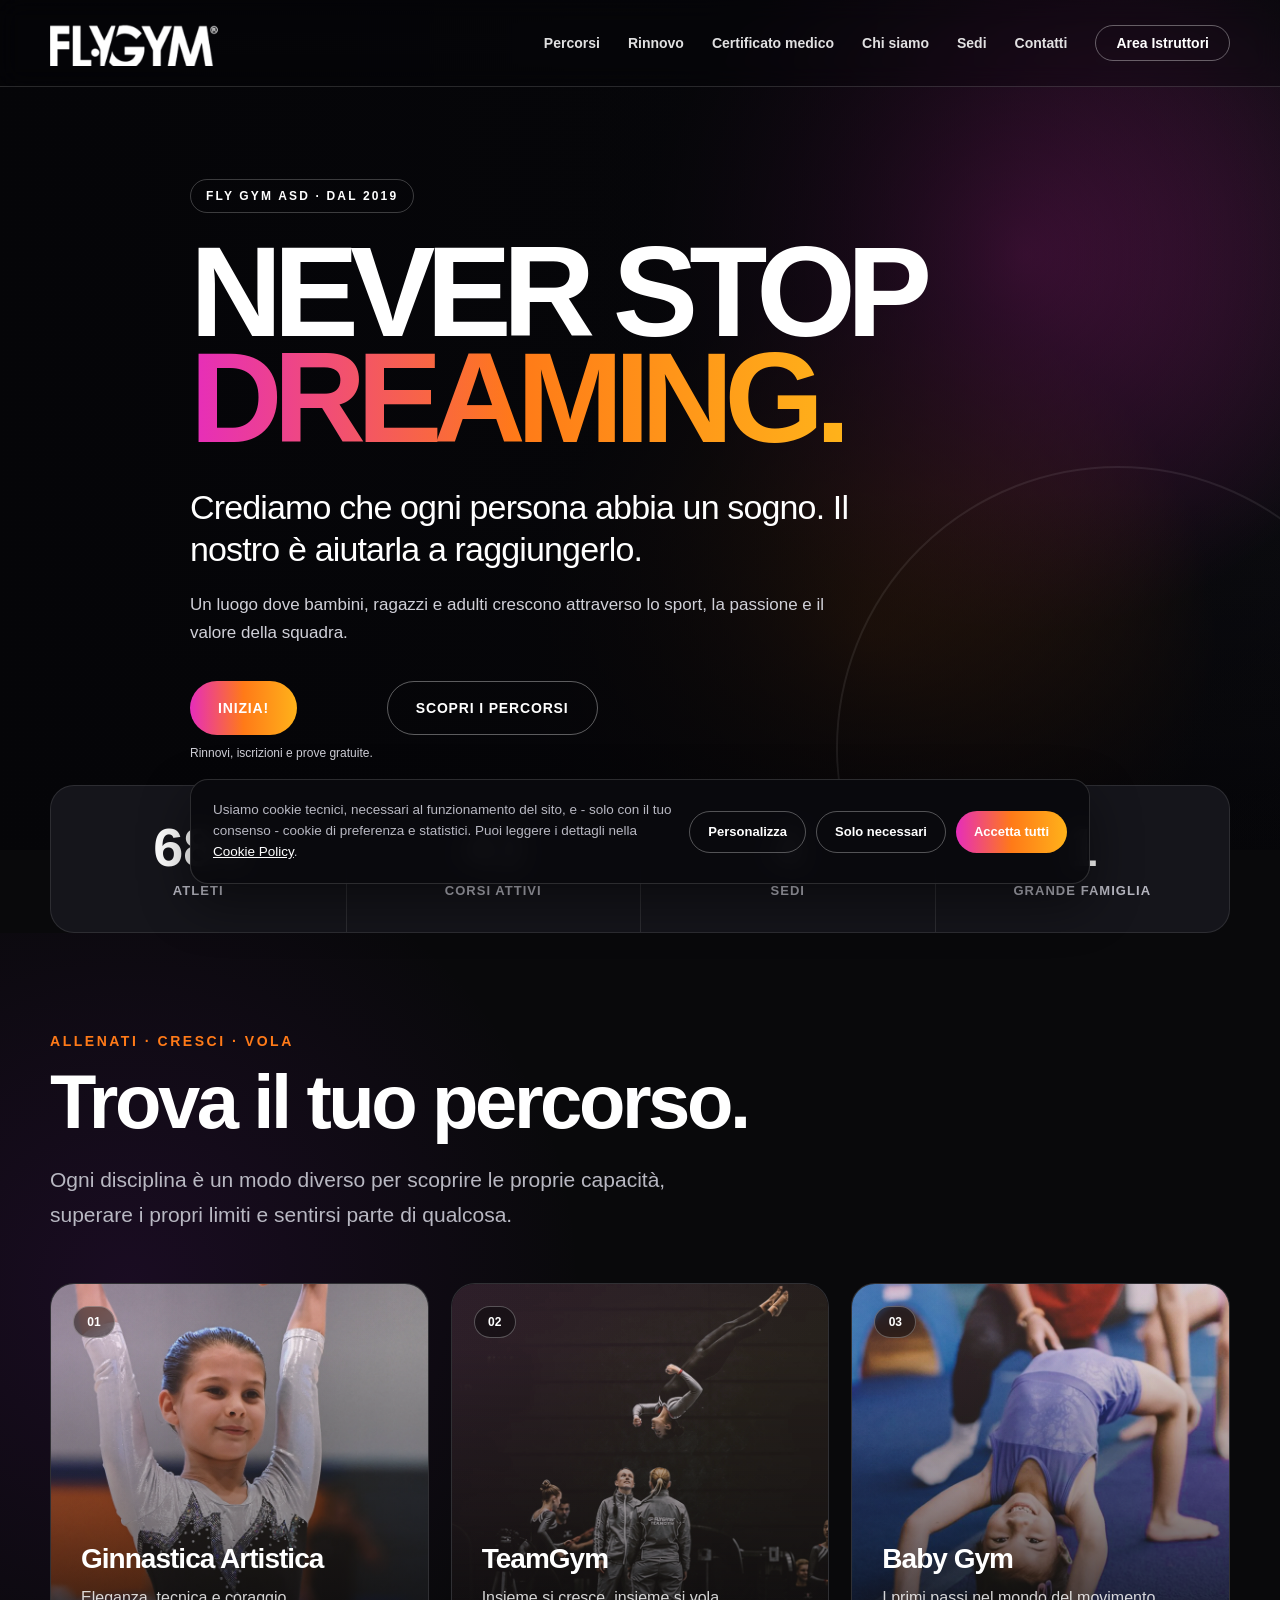
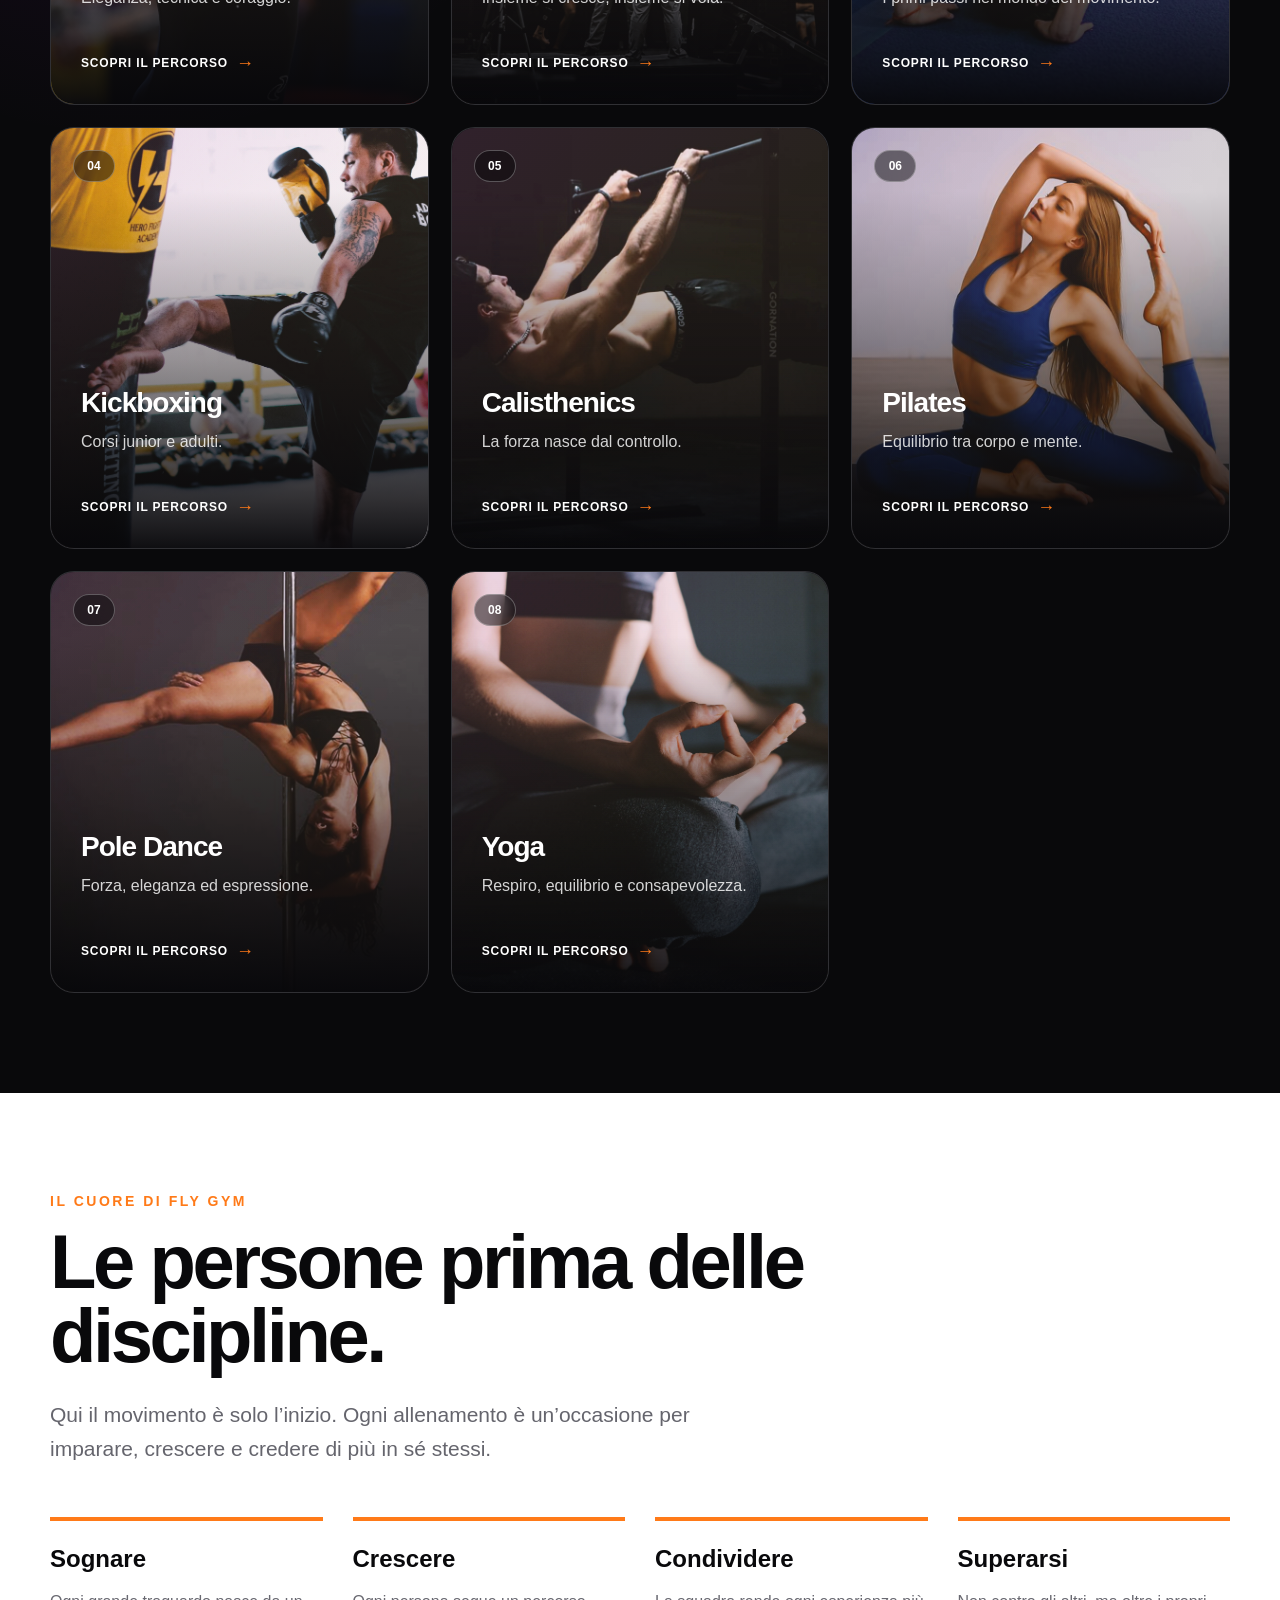
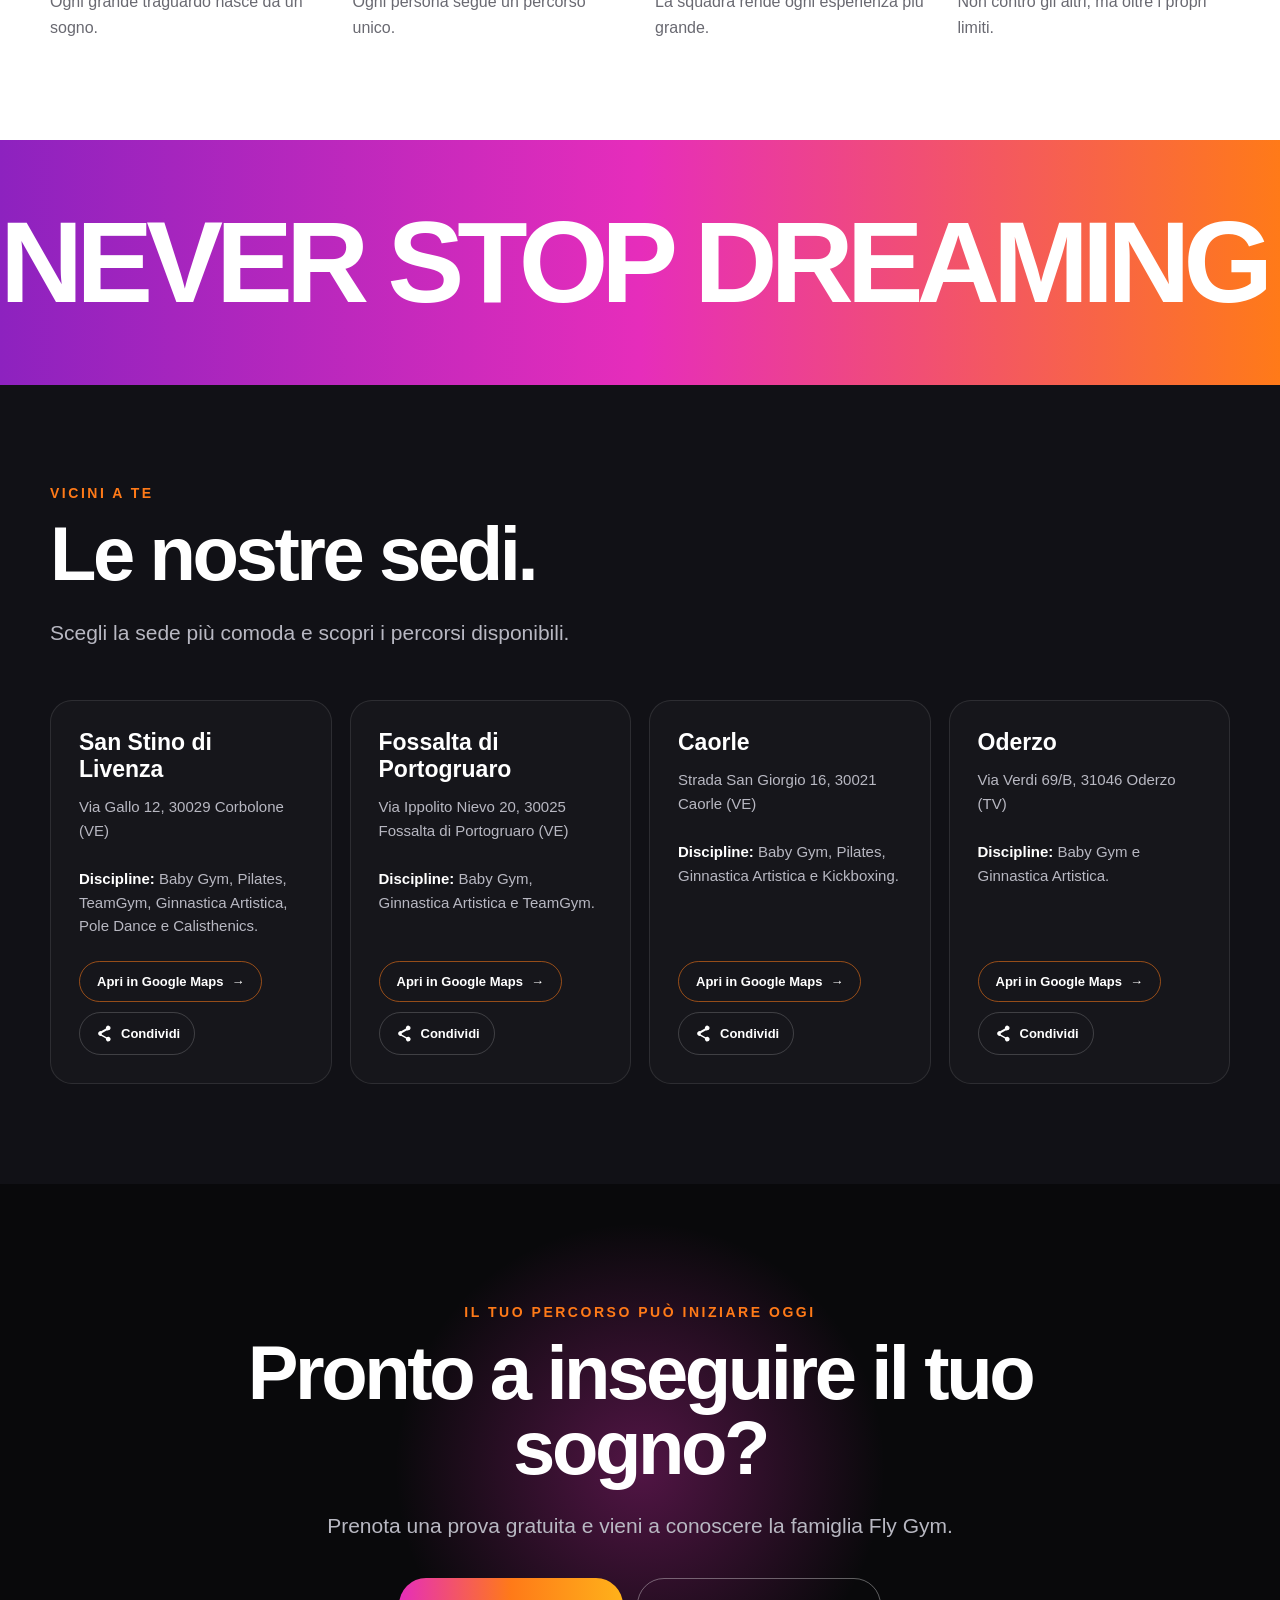
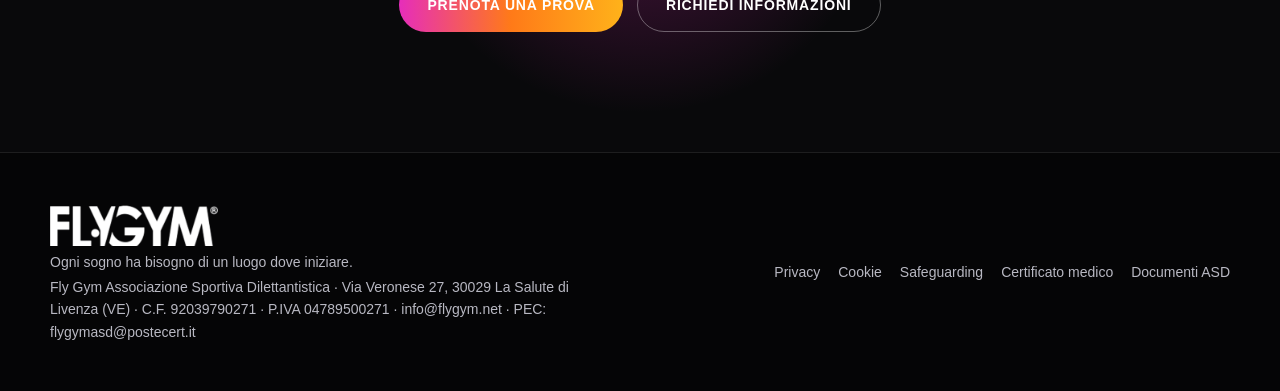
==== commit d407ea7f: "Piè di pagina con i dati della società e banner cookie Il piè di pagina mostrava solo logo e link, s" ====
--- a/index.html
+++ b/index.html
@@ -5,8 +5,11 @@
   <meta name="viewport" content="width=device-width, initial-scale=1.0">
   <title>Fly Gym | Never Stop Dreaming</title>
   <meta name="description" content="Fly Gym ASD: percorsi sportivi per bambini, ragazzi e adulti. Ginnastica artistica, TeamGym, Baby Gym, Kickboxing, Calisthenics, Pilates, Pole Dance e Yoga.">
-  <link rel="stylesheet" href="css/style.css?v=20260911-start-caption">
-  <link rel="stylesheet" href="css/responsive.css?v=20260911-cardzoom">
+  <link rel="stylesheet" href="css/style.css?v=20260912-native-requests">
+  <link rel="stylesheet" href="css/responsive.css?v=20260912-native-requests">
+
+  <link rel="icon" type="image/png" sizes="32x32" href="images/loghi/favicon-32.png">
+  <link rel="apple-touch-icon" sizes="180x180" href="images/loghi/favicon-180.png">
 </head>
 <body>
 <div id="flygym-home">
@@ -35,6 +38,7 @@
         <a href="#valori">Chi siamo</a>
         <a href="#sedi">Sedi</a>
         <a href="#contatti">Contatti</a>
+        <a class="fg-nav-login" href="https://flygym-app.onrender.com/" target="_blank" rel="noopener noreferrer" title="Area dedicata agli insegnanti">Area Istruttori</a>
       </nav>
     </div>
   </header>
@@ -484,6 +488,7 @@
       <div>
         <div class="fg-logo"><img class="fg-logo-image" src="images/loghi/fly-gym-logo.png" alt="Fly Gym"></div>
         <p>Ogni sogno ha bisogno di un luogo dove iniziare.</p>
+        <p class="fg-footer-legal">Fly Gym Associazione Sportiva Dilettantistica &middot; Via Veronese 27, 30029 La Salute di Livenza (VE) &middot; C.F. 92039790271 &middot; P.IVA 04789500271 &middot; <a href="mailto:info@flygym.net">info@flygym.net</a> &middot; PEC: <a href="mailto:flygymasd@postecert.it">flygymasd@postecert.it</a></p>
       </div>
 
       <div class="fg-footer-links">
@@ -498,6 +503,6 @@
 
   
 </div>
-  <script src="js/app.js?v=20260912-home-video-mobile-2"></script>
+  <script src="js/app.js?v=20260917-render"></script><script src="js/cookie-consent.js" defer></script>
 </body>
 </html>
--- a/css/style.css
+++ b/css/style.css
@@ -221,6 +221,19 @@
       cursor: pointer;
     }
 
+    .fg-menu a.fg-nav-login {
+      padding: 9px 20px;
+      border: 1px solid rgba(255, 255, 255, 0.35);
+      border-radius: 999px;
+      opacity: 1;
+      transition: background 0.2s ease, border-color 0.2s ease;
+    }
+
+    .fg-menu a.fg-nav-login:hover {
+      background: rgba(255, 255, 255, 0.1);
+      border-color: rgba(255, 255, 255, 0.6);
+    }
+
     /* HERO */
 
     .fg-hero {
@@ -612,7 +625,7 @@
       cursor: pointer;
     }
 
-    .fg-zoho-dialog {
+    .fg-requests-dialog {
       width: min(920px, calc(100% - 32px));
       height: min(920px, calc(100vh - 32px));
       max-height: calc(100vh - 32px);
@@ -620,32 +633,37 @@
       padding: 0;
       border: 1px solid rgba(230, 45, 187, 0.5);
       border-radius: 28px;
-      background: #f5f5f7;
+      background: #101016;
       box-shadow: 0 35px 100px rgba(0, 0, 0, 0.72), 0 0 45px rgba(230, 45, 187, 0.16);
     }
 
-    .fg-zoho-dialog::backdrop {
+    .fg-requests-dialog::backdrop {
       background: rgba(0, 0, 0, 0.84);
       backdrop-filter: blur(8px);
     }
 
-    .fg-zoho-dialog-shell {
+    .fg-requests-dialog-shell {
       position: relative;
       width: 100%;
       height: 100%;
       padding-top: 58px;
-      background: #f5f5f7;
-    }
-
-    .fg-zoho-dialog iframe {
+      overflow-y: auto;
+      background: #101016;
+    }
+
+    .fg-requests-dialog-content {
+      width: 100%;
+      min-height: 100%;
+    }
+
+    .fg-requests-dialog iframe {
       display: block;
-      width: 100%;
-      height: 100%;
+      width: 100% !important;
       border: 0;
-      background: #f5f5f7;
-    }
-
-    .fg-zoho-dialog-close {
+      background: #101016;
+    }
+
+    .fg-requests-dialog-close {
       position: absolute;
       z-index: 2;
       top: 10px;
@@ -662,6 +680,21 @@
       color: var(--white);
       font-size: 25px;
       cursor: pointer;
+    }
+
+    .fg-requests-loading,
+    .fg-requests-fallback {
+      margin: 0;
+      padding: 48px 24px;
+      color: #f5f5f7;
+      text-align: center;
+    }
+
+    .fg-requests-fallback a {
+      display: inline-block;
+      margin-top: 18px;
+      color: var(--yellow);
+      font-weight: 900;
     }
 
     .fg-grid {
@@ -1448,6 +1481,150 @@
       font-size: 14px;
     }
 
+    .fg-footer-legal {
+      max-width: 520px;
+      margin-top: 6px !important;
+      color: rgba(255, 255, 255, 0.35);
+      font-size: 12px;
+      line-height: 1.6;
+    }
+
+    .fg-footer-legal a {
+      color: rgba(255, 255, 255, 0.5);
+    }
+
+    .fg-footer-legal a:hover,
+    .fg-footer-legal a:focus-visible {
+      color: var(--white);
+    }
+
+    /* COOKIE BANNER (valori di colore fissi: la pagina che lo ospita puo' non avere le variabili di index.html) */
+
+    .fg-cookie-banner {
+      position: fixed;
+      z-index: 2000;
+      left: 16px;
+      right: 16px;
+      bottom: 16px;
+      max-width: 900px;
+      margin: 0 auto;
+      padding: 20px 22px;
+      border: 1px solid rgba(255, 255, 255, 0.14);
+      border-radius: 18px;
+      background: rgba(10, 10, 14, 0.97);
+      backdrop-filter: blur(10px);
+      box-shadow: 0 20px 50px rgba(0, 0, 0, 0.45);
+      font-family: Arial, Helvetica, sans-serif;
+      color: #fff;
+    }
+
+    .fg-cookie-inner {
+      display: flex;
+      flex-wrap: wrap;
+      align-items: center;
+      gap: 16px;
+    }
+
+    .fg-cookie-text {
+      flex: 1 1 320px;
+      margin: 0;
+      font-size: 13.5px;
+      line-height: 1.55;
+      color: #b8b8c2;
+    }
+
+    .fg-cookie-text a {
+      color: #fff;
+    }
+
+    .fg-cookie-actions {
+      display: flex;
+      flex-wrap: wrap;
+      gap: 10px;
+    }
+
+    .fg-cookie-btn {
+      display: inline-flex;
+      align-items: center;
+      justify-content: center;
+      min-height: 42px;
+      padding: 0 18px;
+      border: 1px solid rgba(255, 255, 255, 0.3);
+      border-radius: 999px;
+      background: transparent;
+      color: #fff;
+      font-size: 13px;
+      font-weight: 700;
+      cursor: pointer;
+      white-space: nowrap;
+    }
+
+    .fg-cookie-btn:hover {
+      border-color: rgba(255, 255, 255, 0.6);
+    }
+
+    .fg-cookie-accept {
+      border: 0;
+      background: linear-gradient(90deg, #e62dbb, #ff7a18, #ffb21a);
+    }
+
+    .fg-cookie-accept:hover {
+      filter: brightness(1.08);
+    }
+
+    .fg-cookie-panel {
+      flex-basis: 100%;
+      display: flex;
+      flex-direction: column;
+      gap: 12px;
+      margin-top: 6px;
+      padding-top: 16px;
+      border-top: 1px solid rgba(255, 255, 255, 0.12);
+    }
+
+    .fg-cookie-panel[hidden] {
+      display: none;
+    }
+
+    .fg-cookie-option {
+      display: flex;
+      align-items: flex-start;
+      gap: 10px;
+      font-size: 13px;
+    }
+
+    .fg-cookie-option input {
+      margin-top: 3px;
+    }
+
+    .fg-cookie-option small {
+      display: block;
+      margin-top: 2px;
+      color: #b8b8c2;
+      font-weight: 400;
+    }
+
+    .fg-cookie-save {
+      align-self: flex-start;
+    }
+
+    @media (max-width: 600px) {
+      .fg-cookie-banner {
+        left: 10px;
+        right: 10px;
+        bottom: 10px;
+        padding: 16px;
+      }
+
+      .fg-cookie-actions {
+        width: 100%;
+      }
+
+      .fg-cookie-btn {
+        flex: 1 1 auto;
+      }
+    }
+
     .fg-footer-links a:hover,
     .fg-footer-links a:focus-visible {
       color: var(--white);
--- a/css/responsive.css
+++ b/css/responsive.css
@@ -387,14 +387,14 @@
     width: 100%;
   }
 
-  .fg-zoho-dialog {
+  .fg-requests-dialog {
     width: calc(100% - 12px);
     height: calc(100vh - 12px);
     max-height: calc(100vh - 12px);
     border-radius: 18px;
   }
 
-  .fg-zoho-dialog-shell {
+  .fg-requests-dialog-shell {
     padding-top: 54px;
   }
 
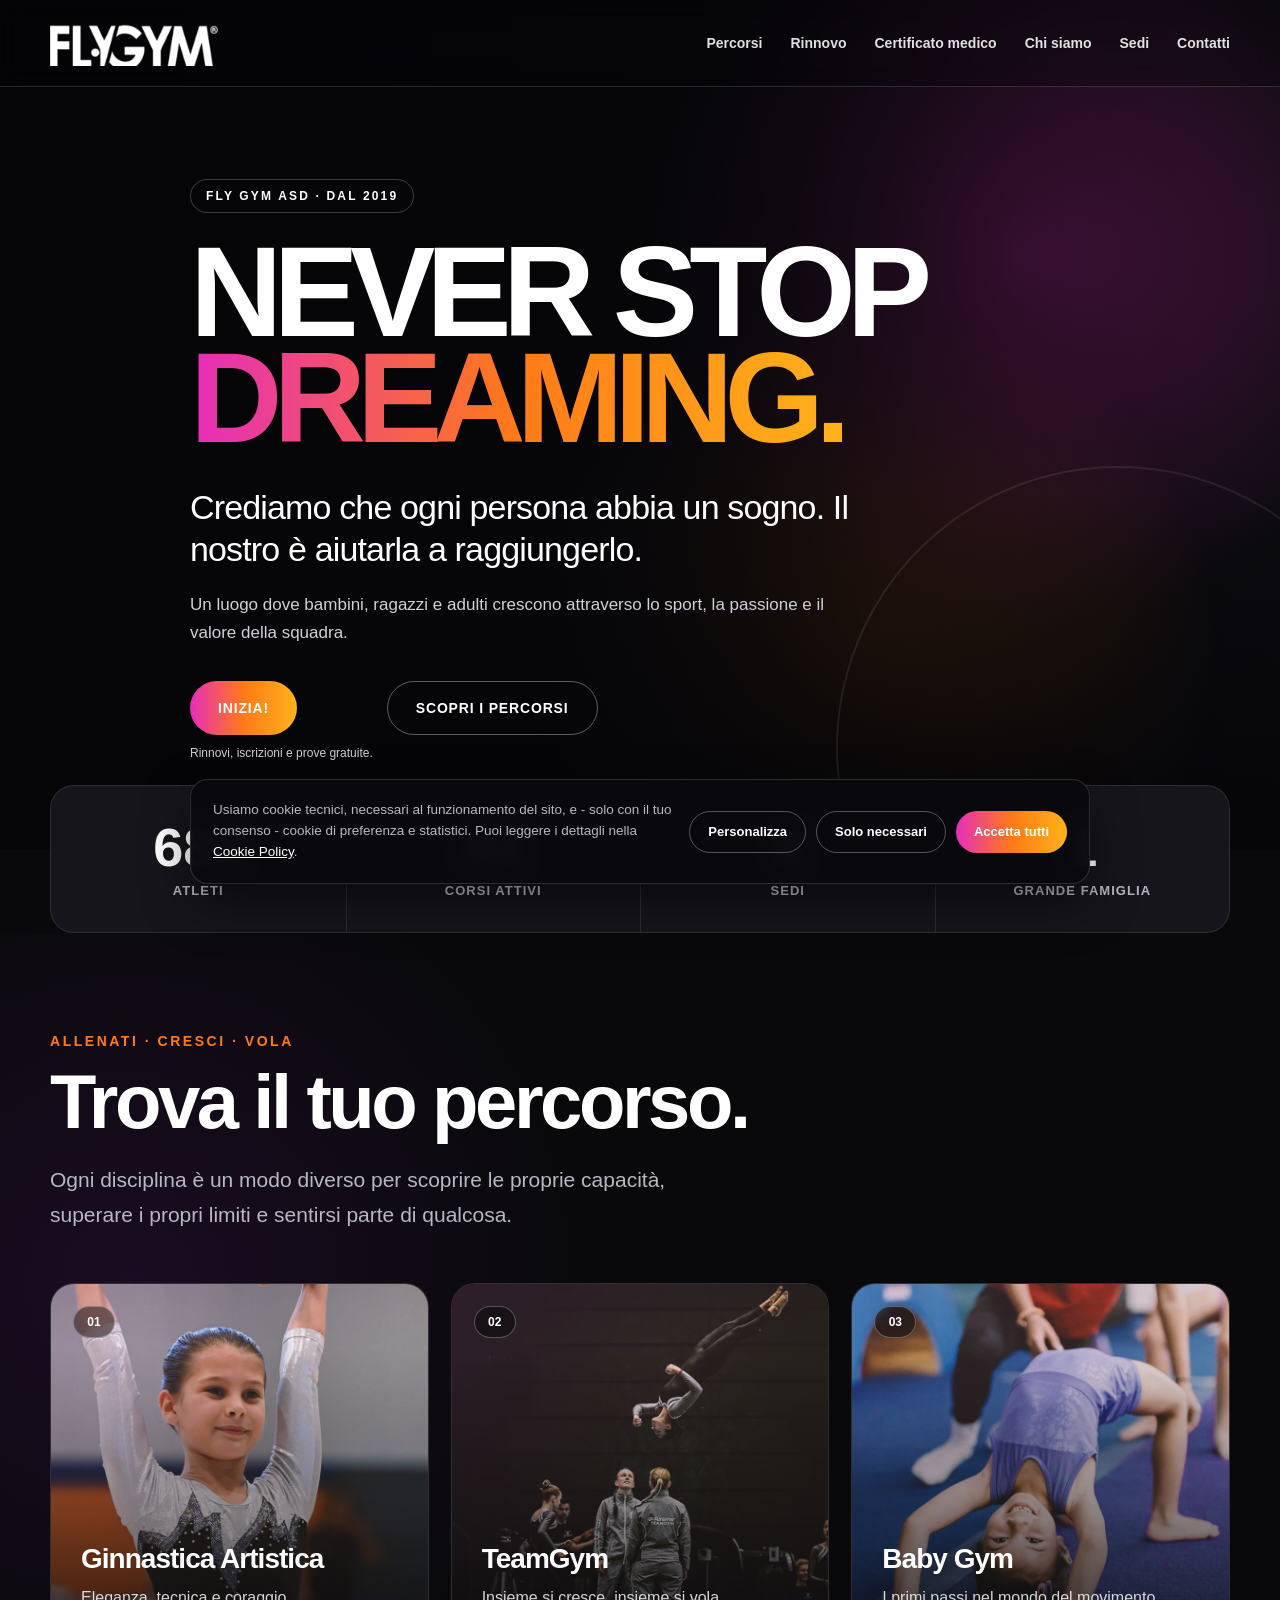
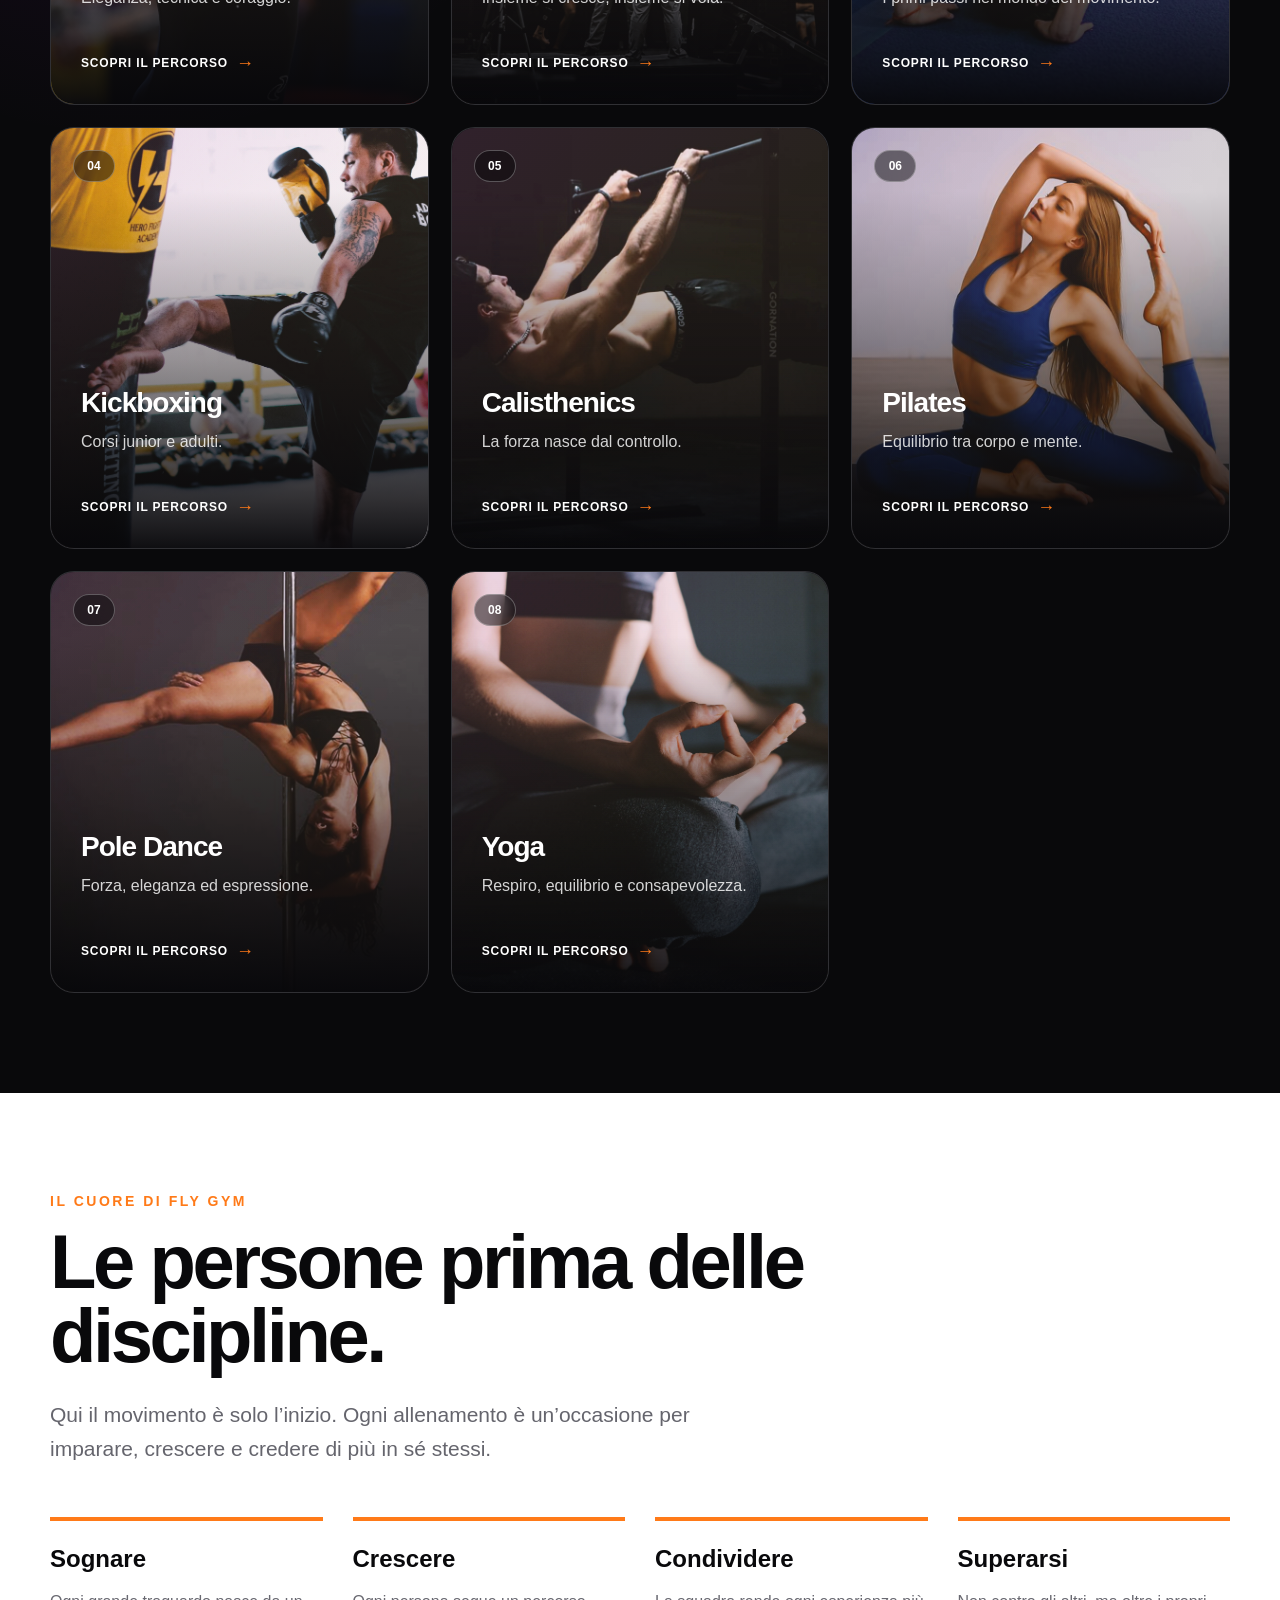
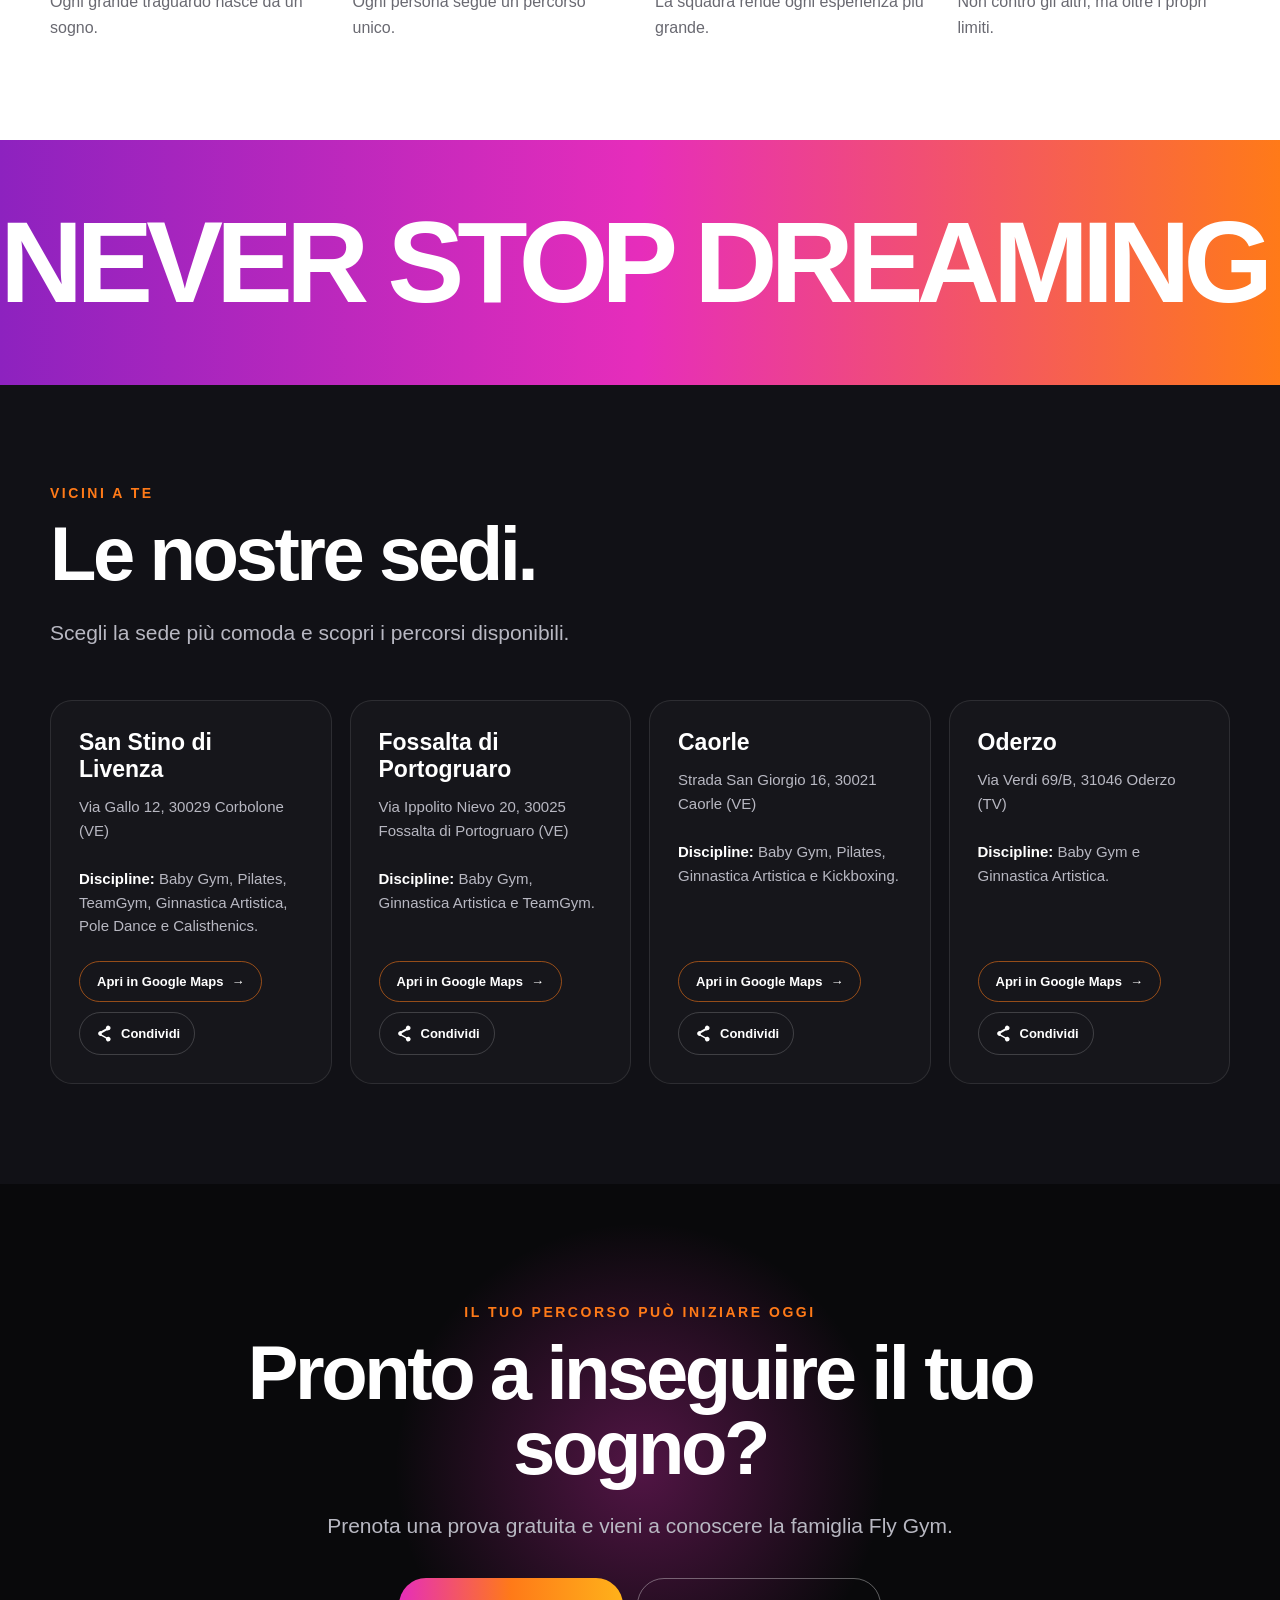
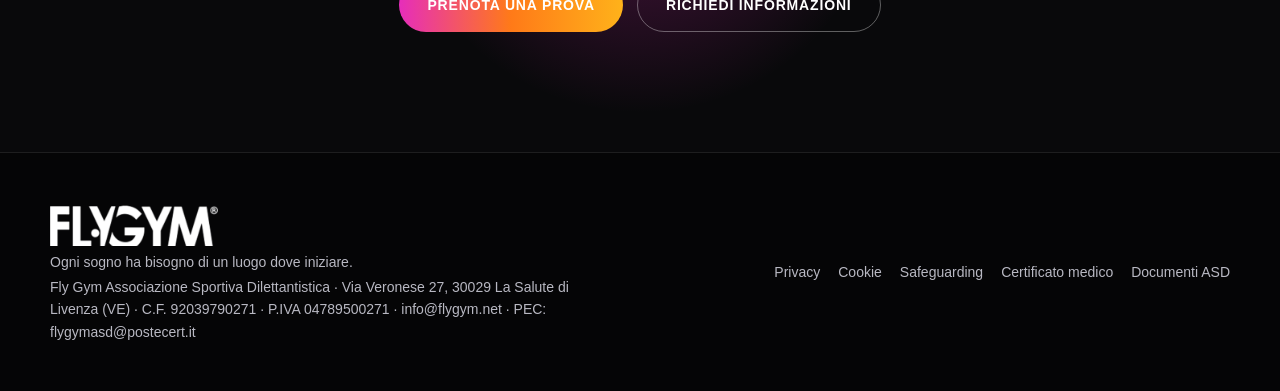
==== commit aecdfb4f: "Margini sul telefono e menu senza "Area Istruttori" Sul telefono l'inizio pagina usava width:100% e " ====
--- a/index.html
+++ b/index.html
@@ -38,7 +38,6 @@
         <a href="#valori">Chi siamo</a>
         <a href="#sedi">Sedi</a>
         <a href="#contatti">Contatti</a>
-        <a class="fg-nav-login" href="https://flygym-app.onrender.com/" target="_blank" rel="noopener noreferrer" title="Area dedicata agli insegnanti">Area Istruttori</a>
       </nav>
     </div>
   </header>
--- a/css/responsive.css
+++ b/css/responsive.css
@@ -432,8 +432,8 @@
     object-position: center;
   }
 
+  /* Senza width:100% l'inizio pagina tiene i margini laterali di .fg-container, come le altre sezioni. */
   .fg-hero-content {
-    width: 100%;
     padding-top: 105px;
   }
 
@@ -646,7 +646,6 @@
   .fg-artistic-page .fg-course-hero-content {
     position: relative;
     z-index: 1;
-    width: 100%;
   }
 
   .fg-pilates-page .fg-course-hero-video {
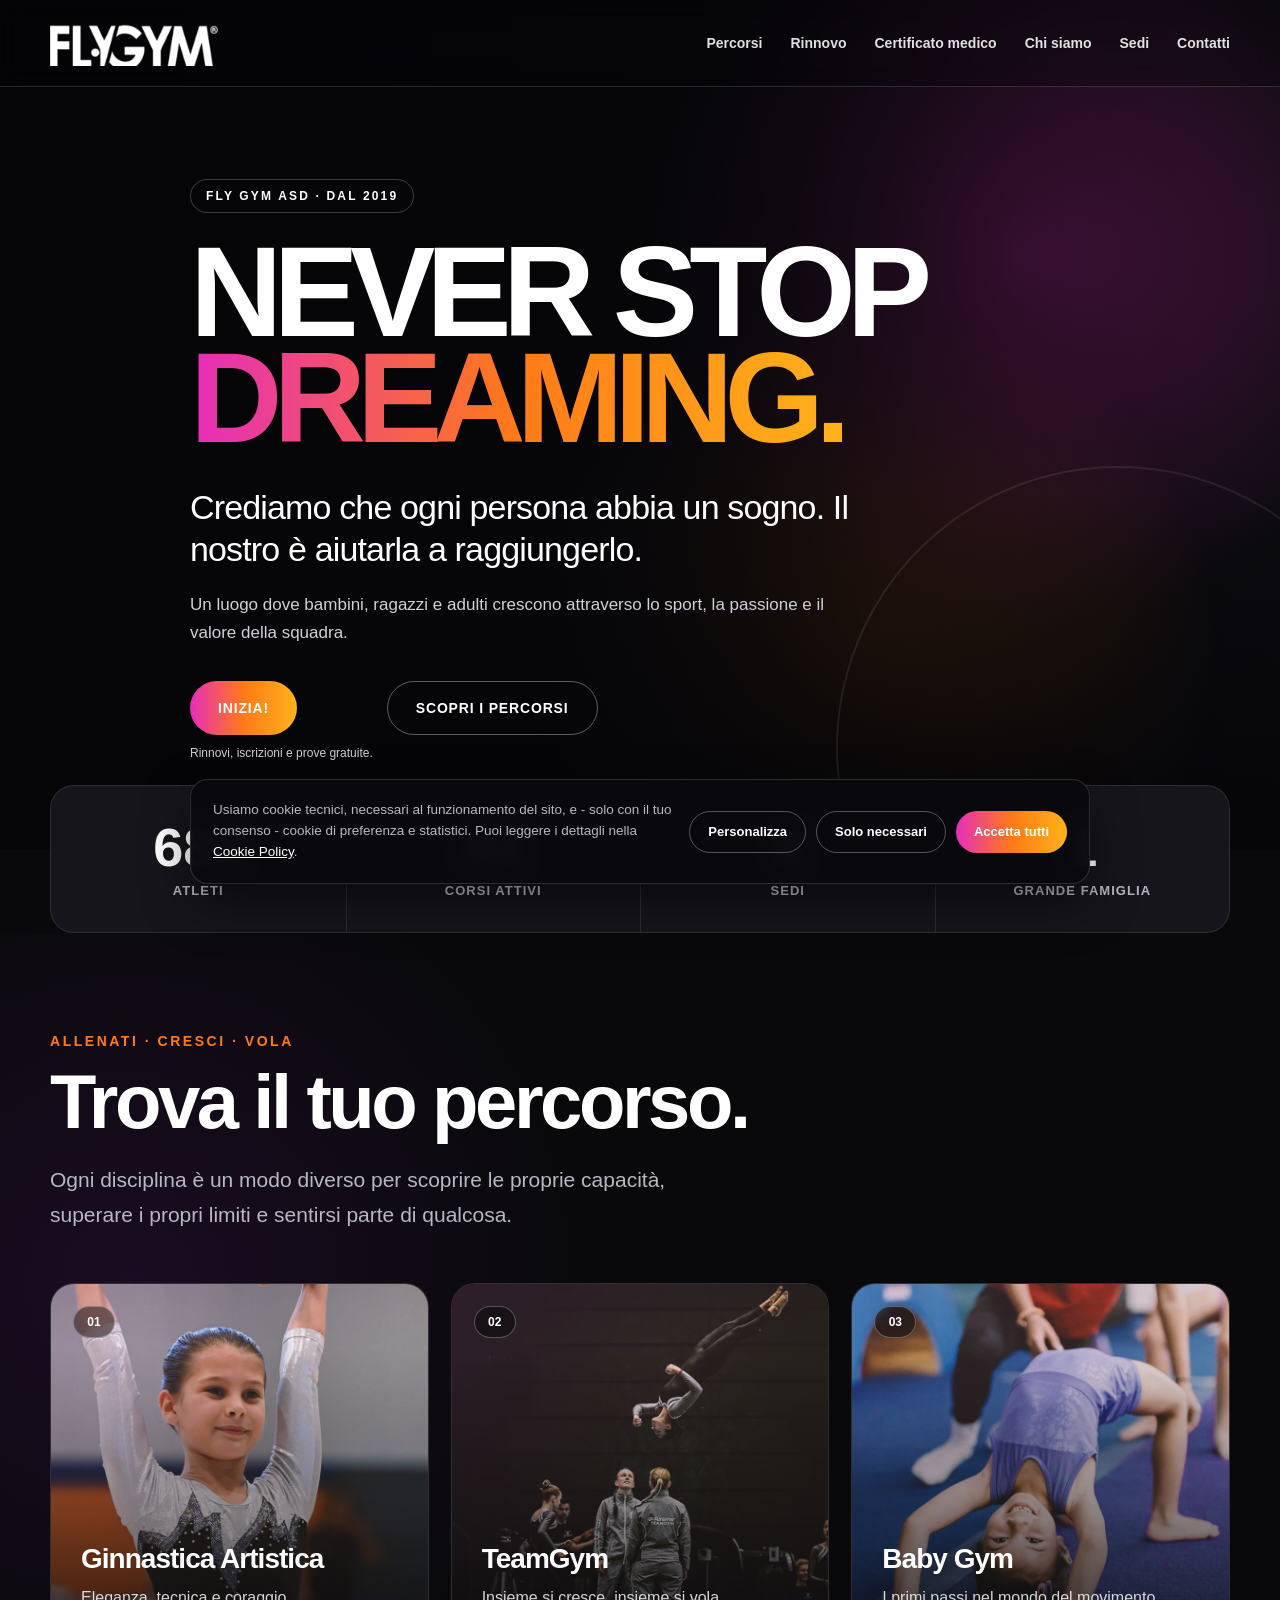
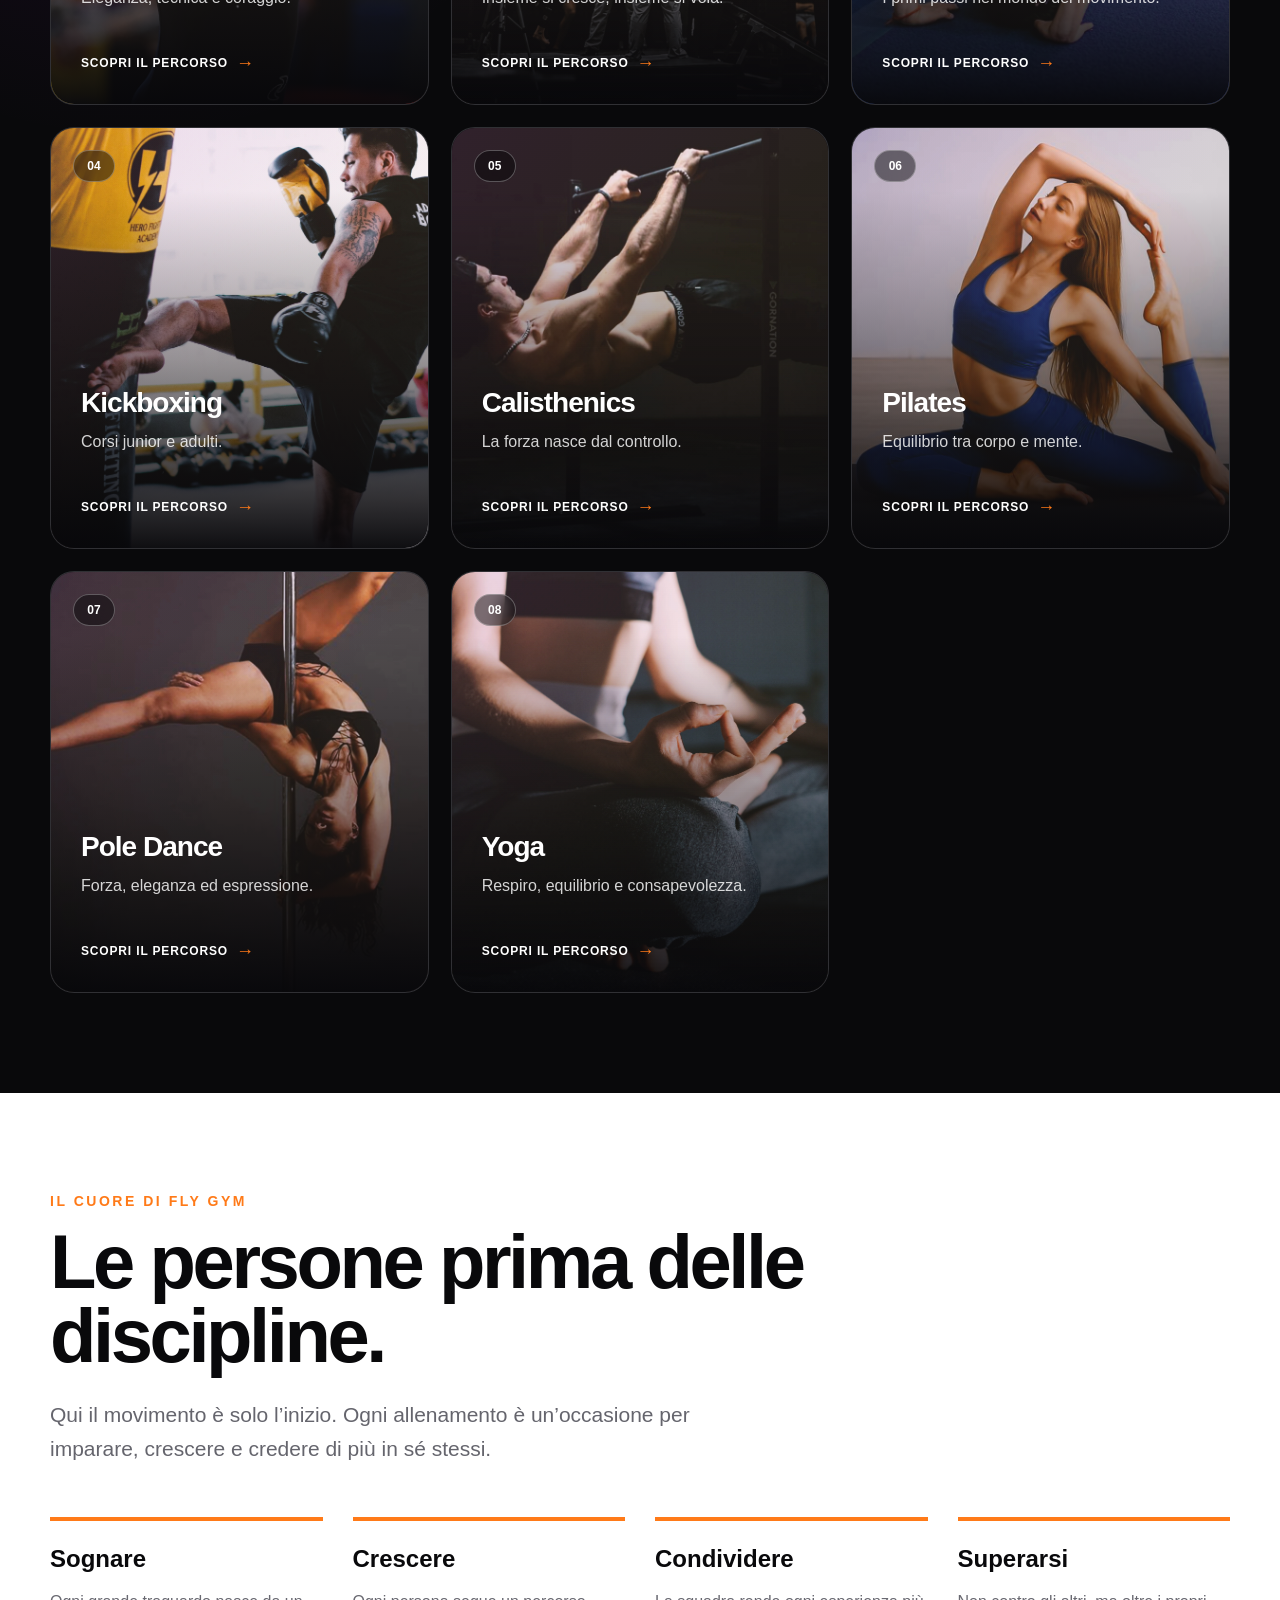
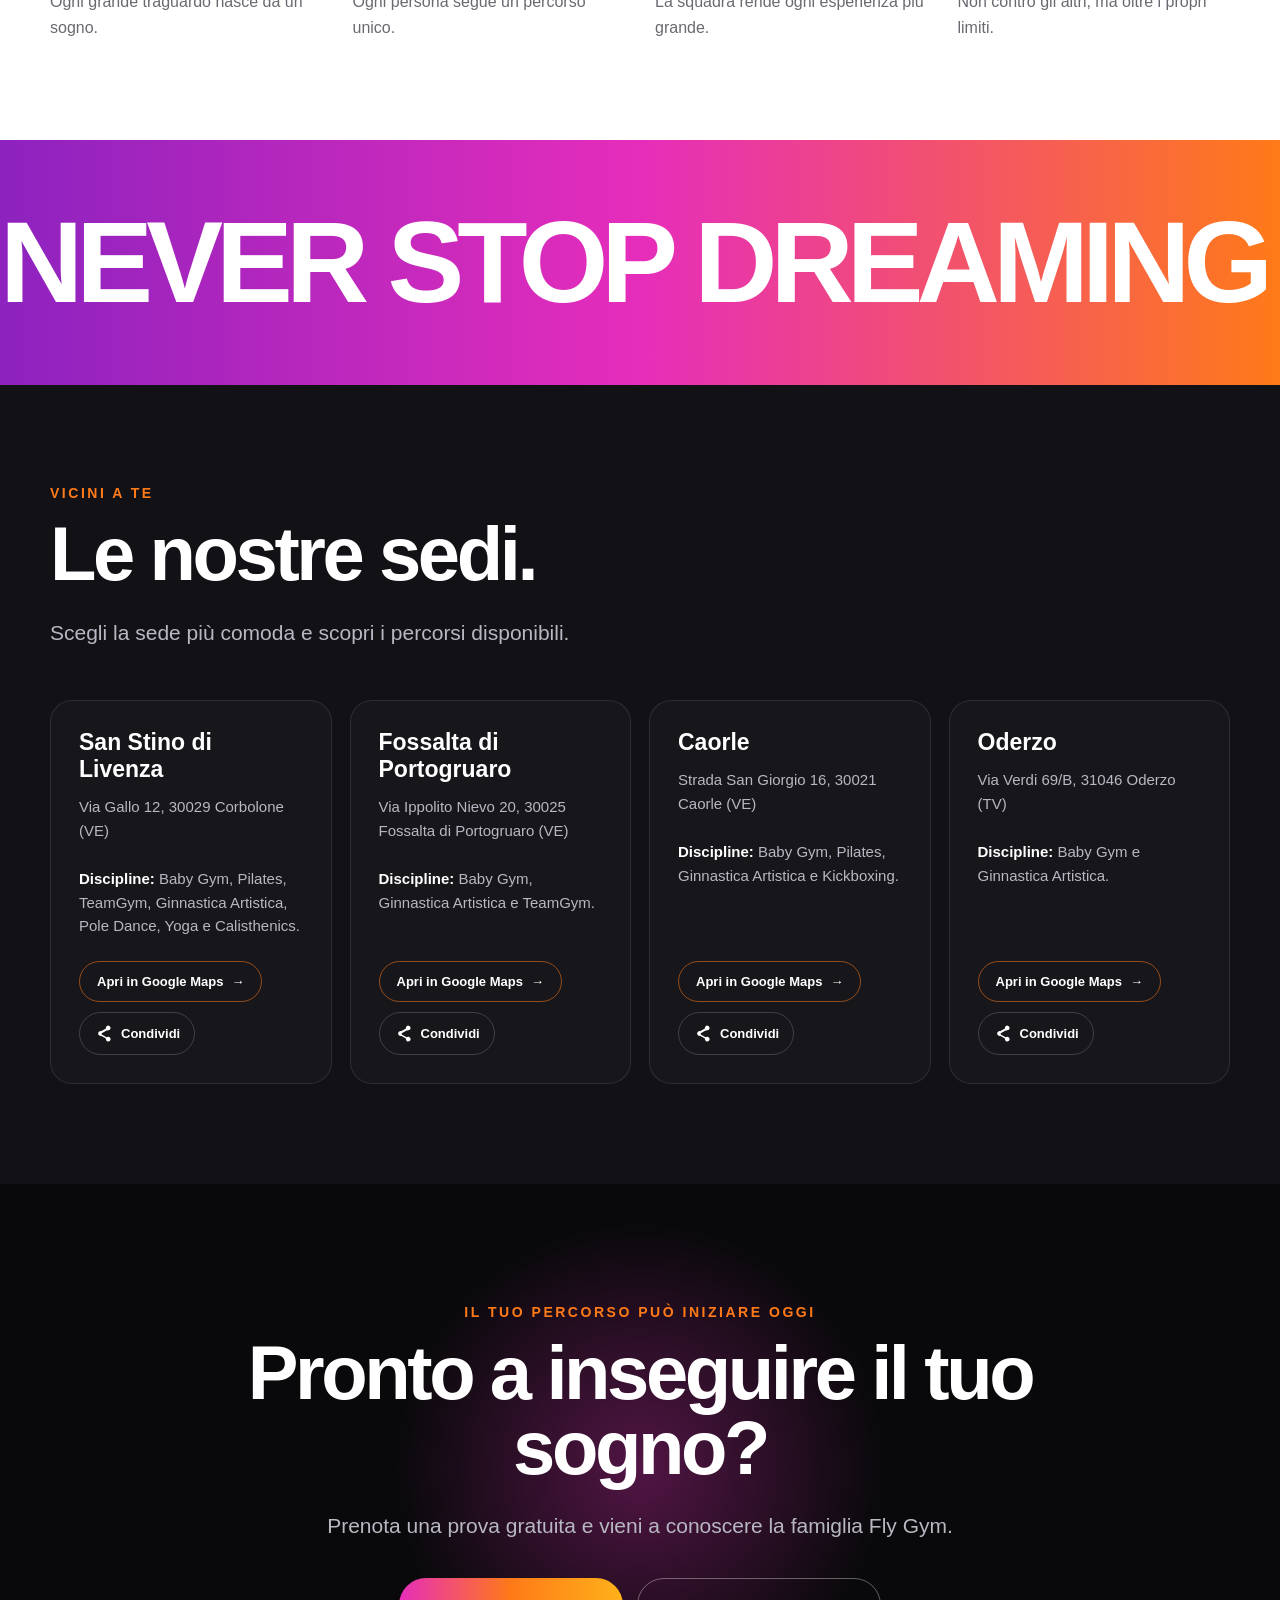
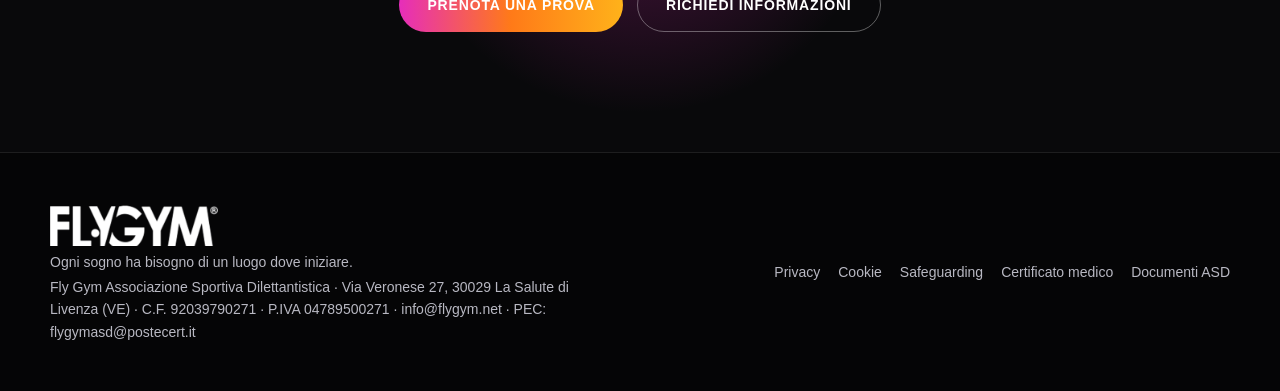
==== commit 8fe0e42f: "Video della home sul telefono e sede Yoga a San Stino Sul telefono la regola generale "#flygym-home " ====
--- a/index.html
+++ b/index.html
@@ -381,7 +381,7 @@
           <article class="fg-location">
             <h3>San Stino di Livenza</h3>
             <address>Via Gallo 12, 30029 Corbolone (VE)</address>
-            <p class="fg-location-courses"><strong>Discipline:</strong> Baby Gym, Pilates, TeamGym, Ginnastica Artistica, Pole Dance e Calisthenics.</p>
+            <p class="fg-location-courses"><strong>Discipline:</strong> Baby Gym, Pilates, TeamGym, Ginnastica Artistica, Pole Dance, Yoga e Calisthenics.</p>
             <div class="fg-location-actions">
               <a class="fg-map-link" href="https://maps.app.goo.gl/HDPRQVqJ14VLkLJQ7" target="_blank" rel="noopener noreferrer" aria-label="Apri su Google Maps la sede Fly Gym di San Stino di Livenza">Apri in Google Maps <span aria-hidden="true">→</span></a>
               <button class="fg-share-location" type="button" data-share-title="Fly Gym — San Stino di Livenza" data-share-text="Fly Gym San Stino di Livenza — Via Gallo 12, 30029 Corbolone (VE)" data-share-url="https://maps.app.goo.gl/HDPRQVqJ14VLkLJQ7" aria-label="Condividi la sede Fly Gym di San Stino di Livenza">
--- a/css/responsive.css
+++ b/css/responsive.css
@@ -43,6 +43,12 @@
   display: block;
   max-width: 100%;
   height: auto;
+}
+
+/* I video di sfondo riempiono la loro sezione: senza questo si fermavano all'altezza
+   naturale del filmato, lasciando uno stacco netto a metà dell'inizio pagina. */
+#flygym-home .fg-home-hero-video {
+  height: 100%;
 }
 
 .fg-container {
@@ -421,15 +427,29 @@
   }
 
   .fg-hero {
-    min-height: 690px;
+    min-height: 600px;
     align-items: flex-end;
     padding-bottom: 55px;
     background-position: center;
     background-size: 260% 260%;
   }
 
+  /* Sul telefono il video è molto ritagliato: inquadratura più alta per tenere dentro l'atleta. */
   .fg-home-hero-video {
-    object-position: center;
+    object-position: center 32%;
+  }
+
+  /* Il video resta visibile fino sotto i pulsanti e solo alla fine sfuma nel nero della sezione dopo. */
+  .fg-home-hero-shade {
+    background:
+      linear-gradient(
+        180deg,
+        rgba(5, 5, 8, 0.34) 0%,
+        rgba(5, 5, 8, 0.5) 40%,
+        rgba(5, 5, 8, 0.72) 74%,
+        rgba(5, 5, 8, 0.9) 93%,
+        #050508 100%
+      );
   }
 
   /* Senza width:100% l'inizio pagina tiene i margini laterali di .fg-container, come le altre sezioni. */
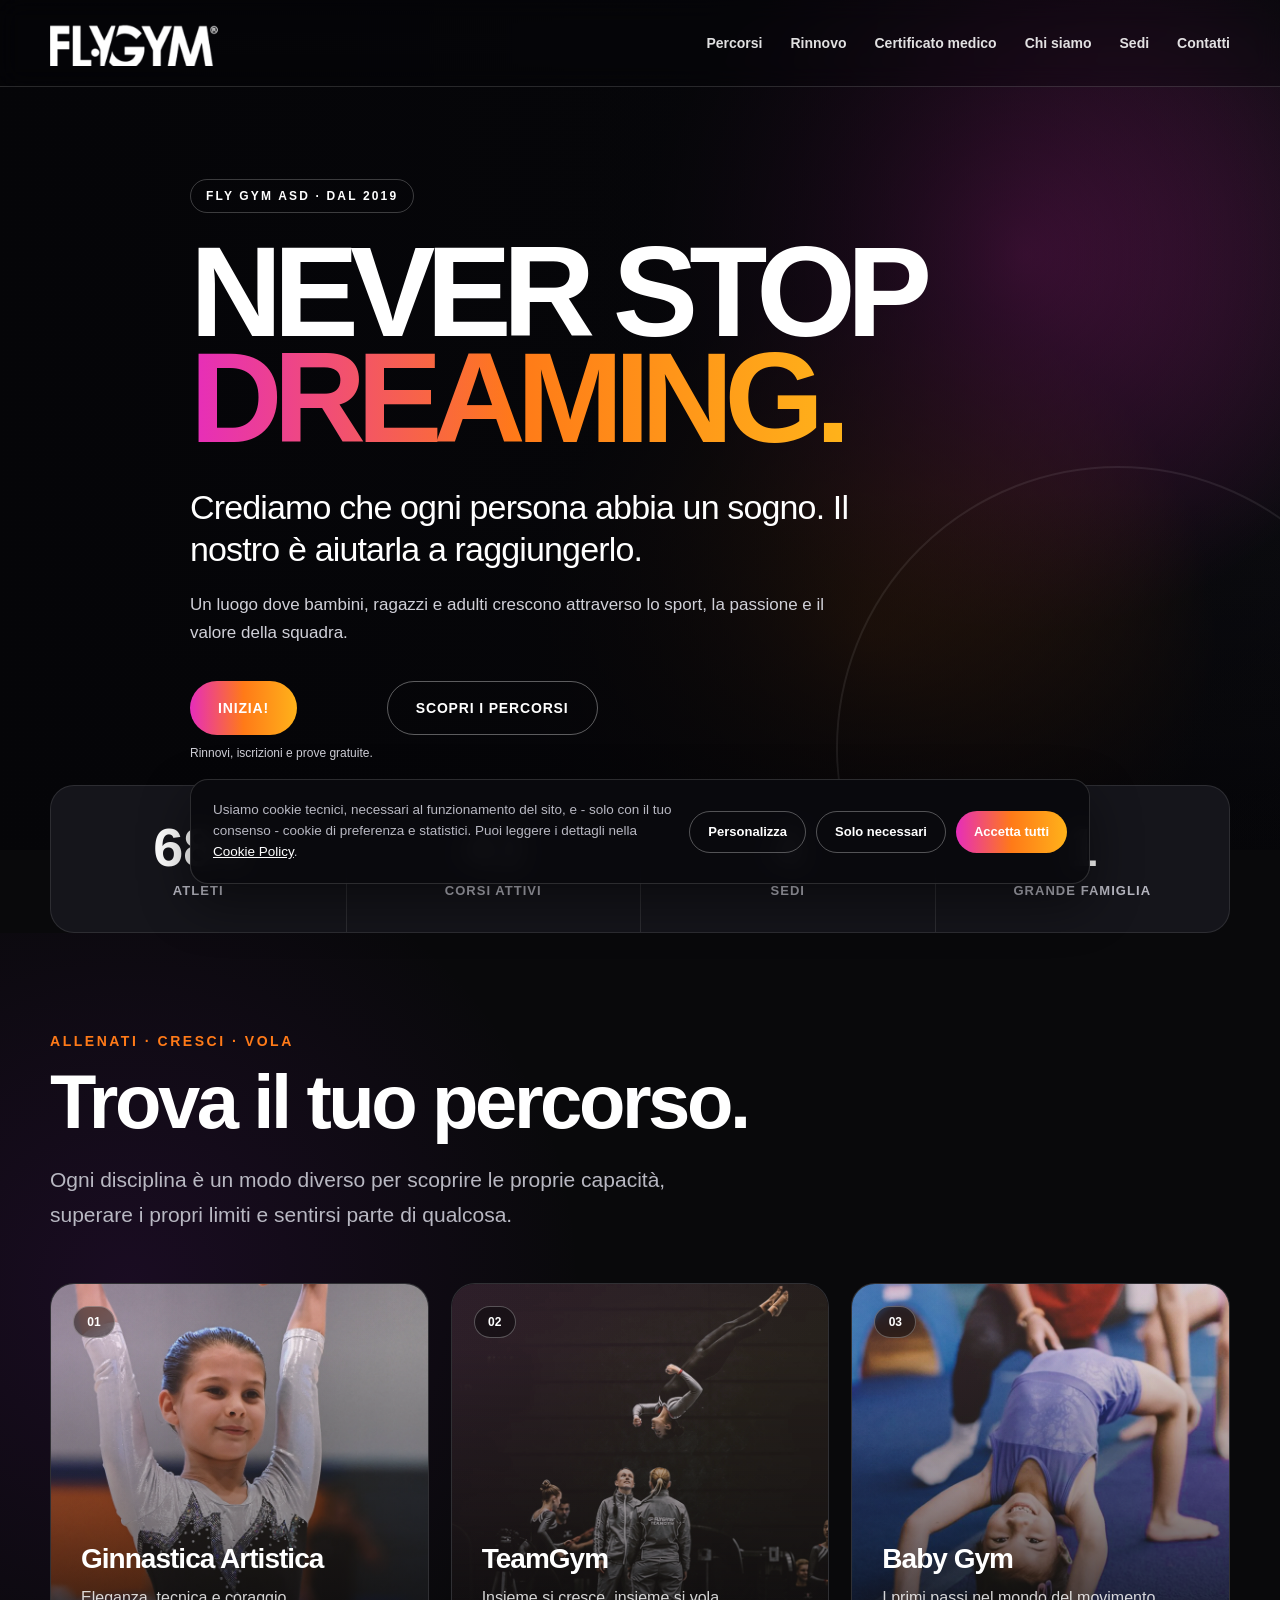
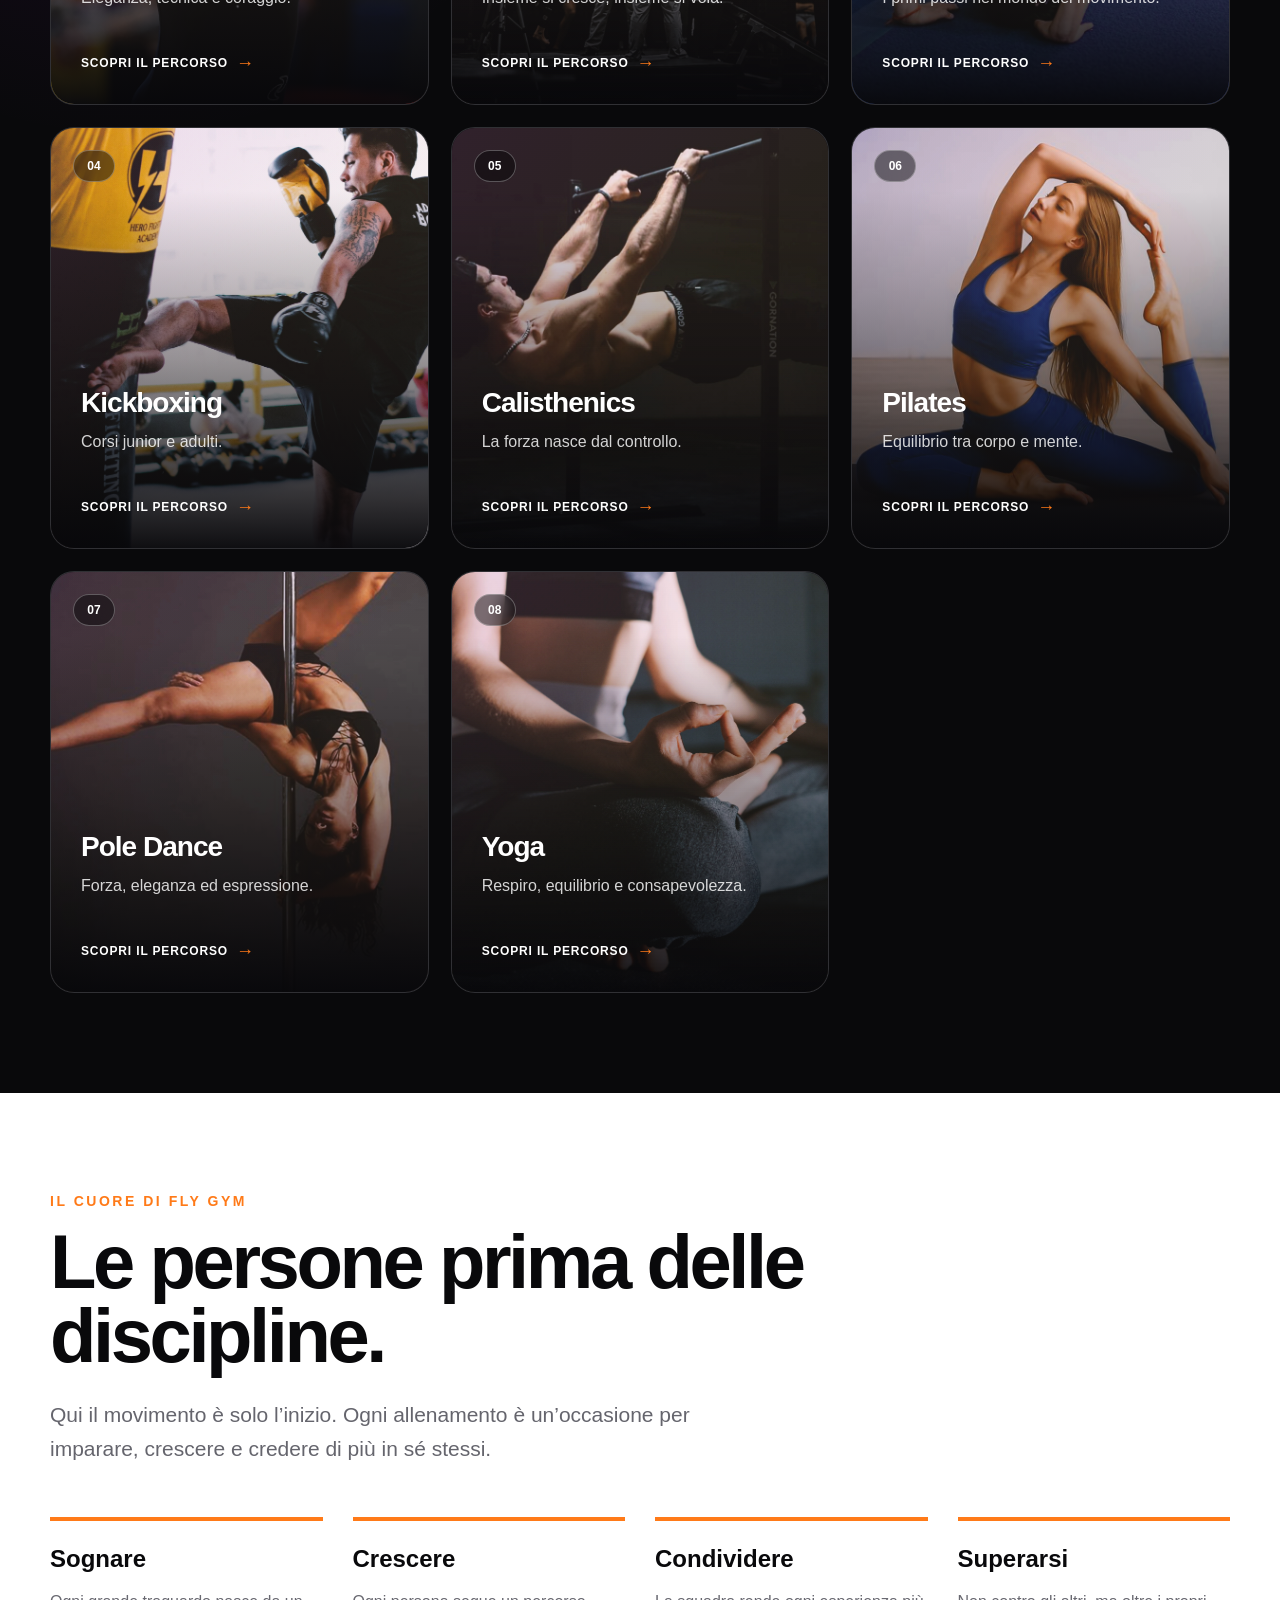
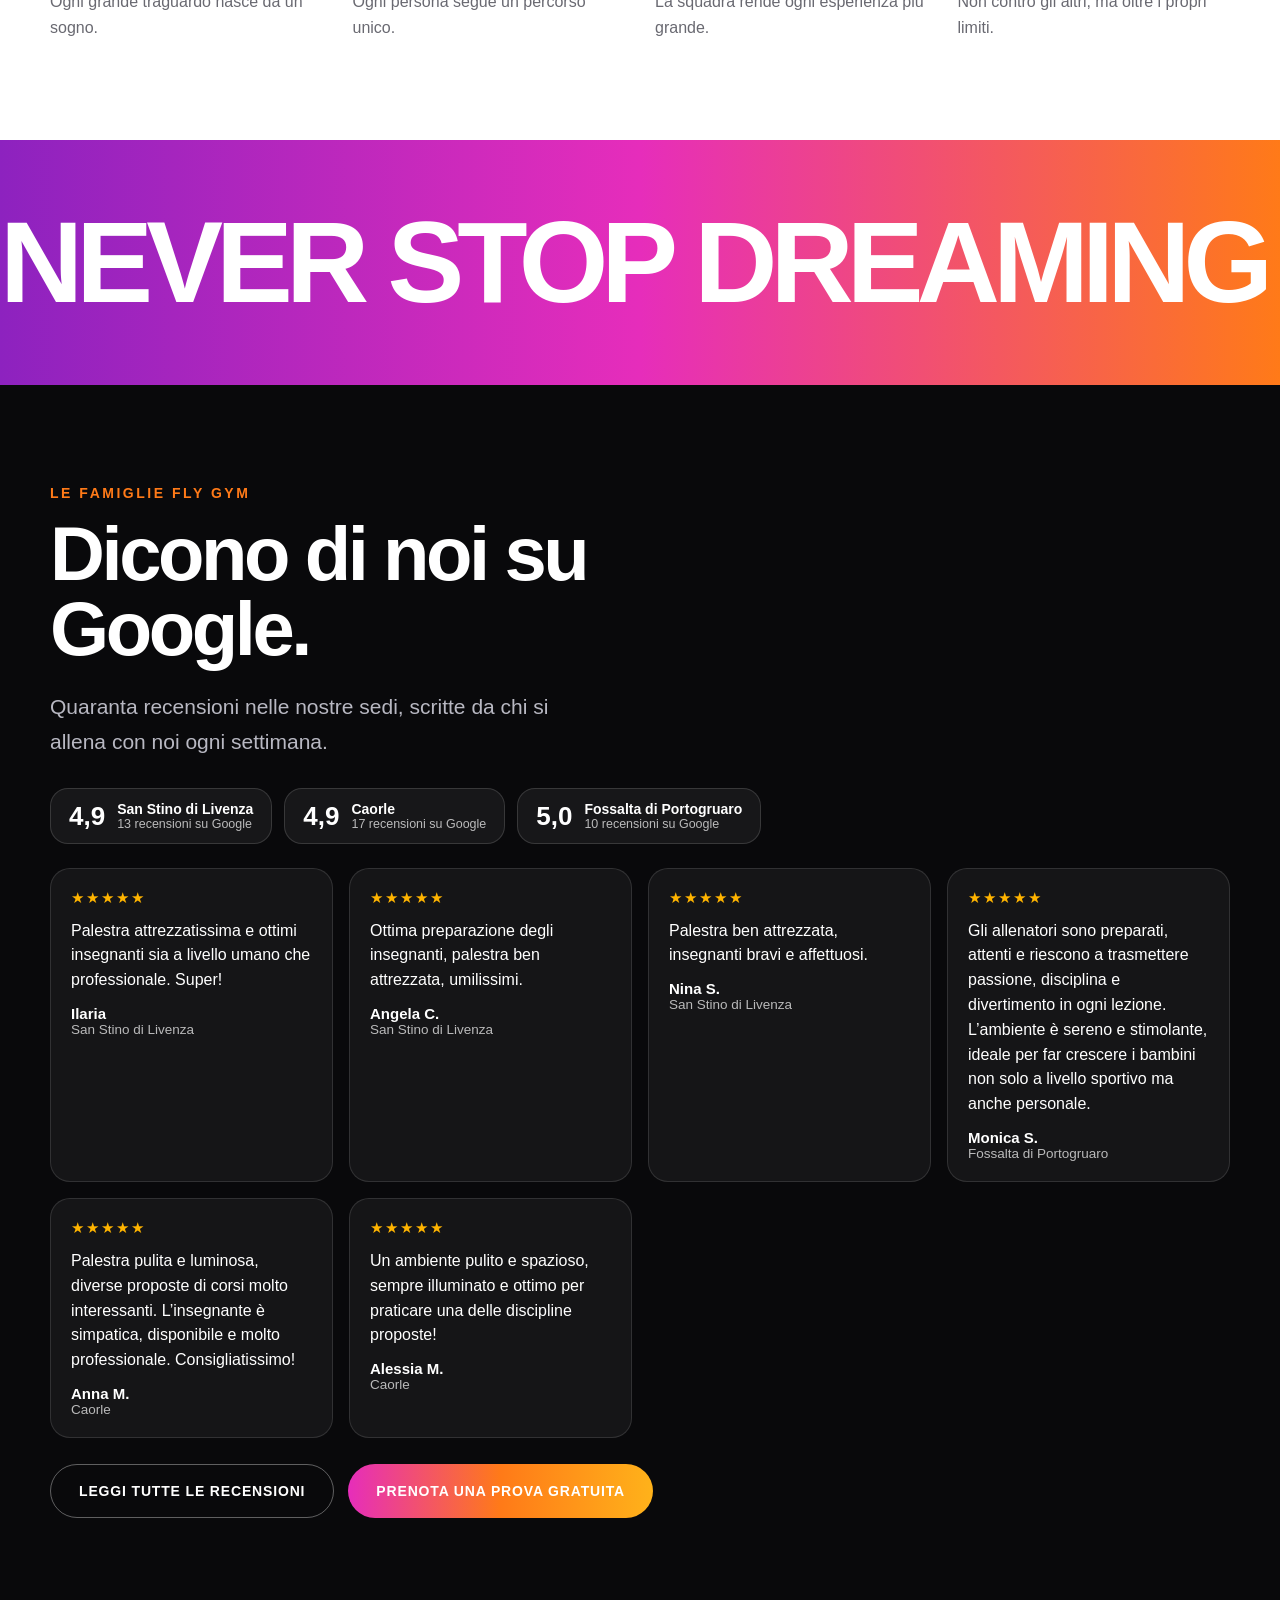
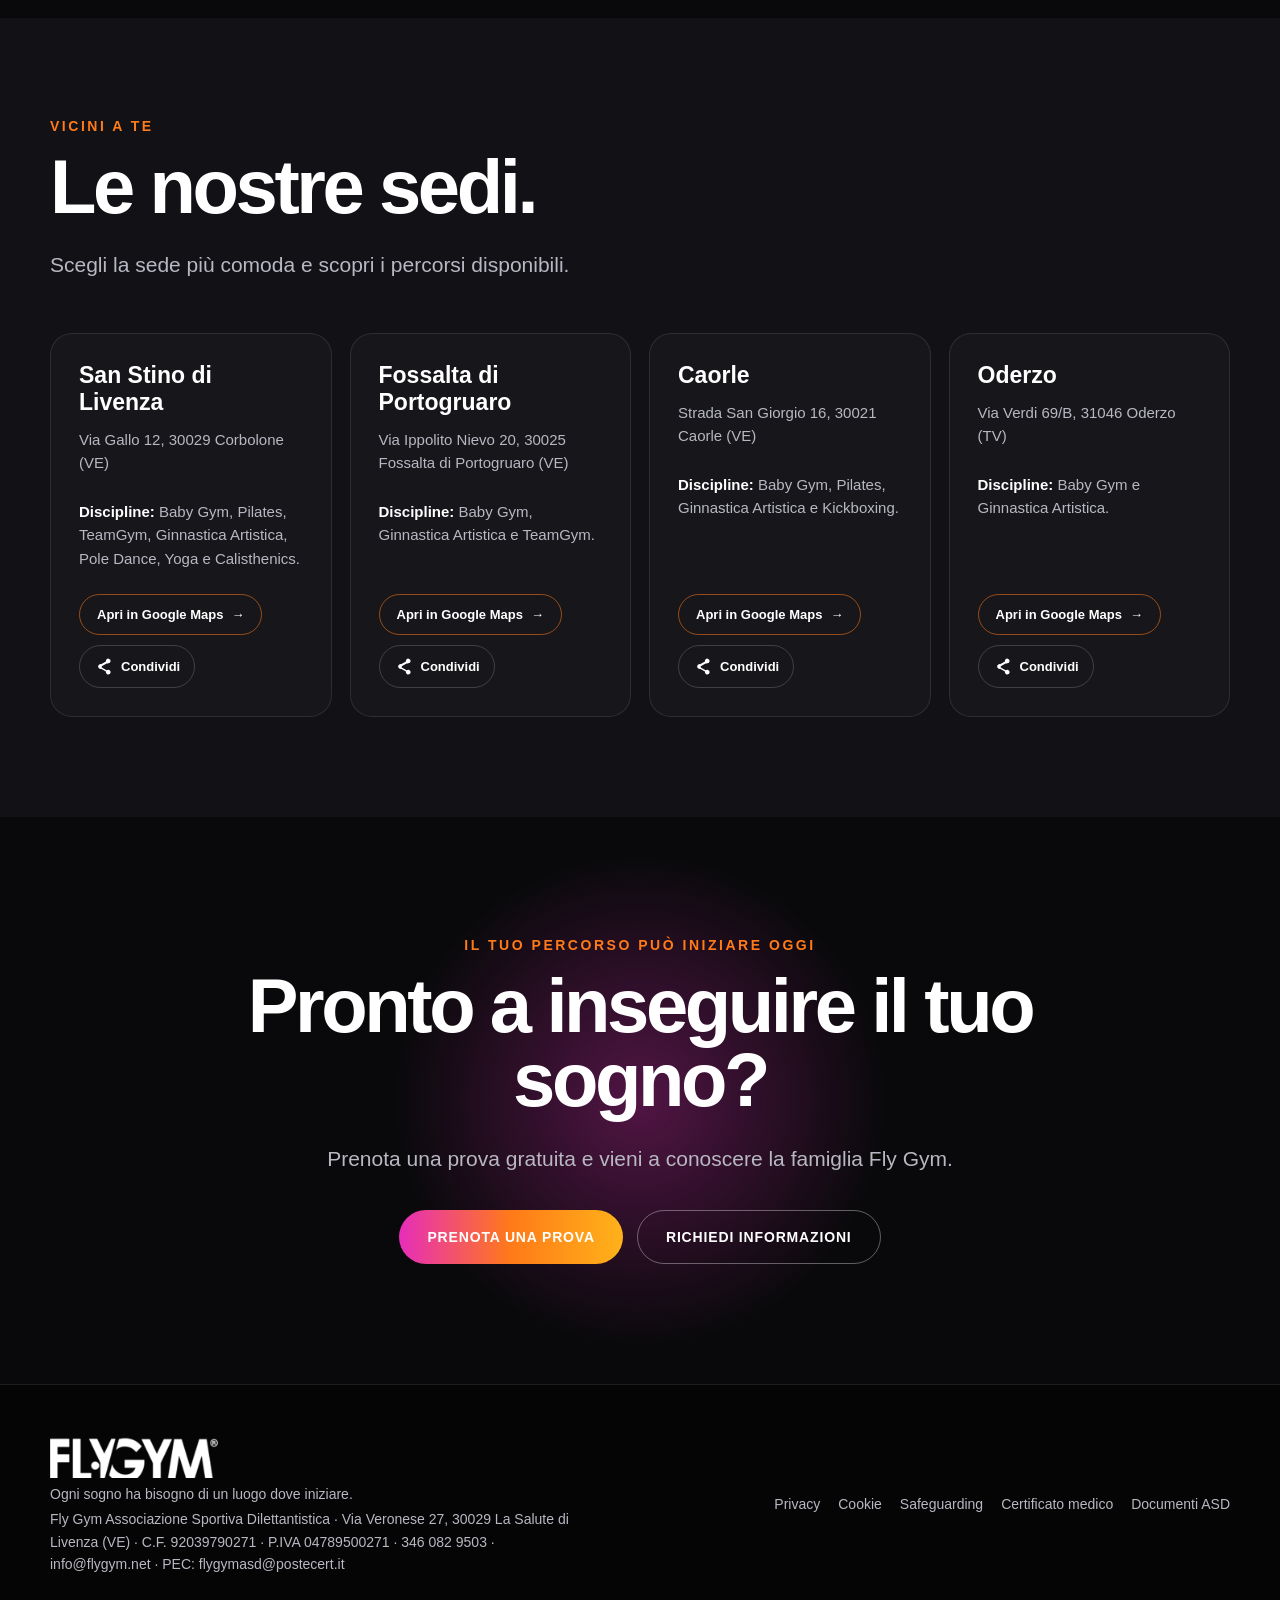
==== commit ab0863cf: "Ricerche su Google, recensioni in home e sito piu leggero Posizionamento - Titoli e descrizioni con " ====
--- a/index.html
+++ b/index.html
@@ -3,13 +3,181 @@
 <head>
   <meta charset="UTF-8">
   <meta name="viewport" content="width=device-width, initial-scale=1.0">
-  <title>Fly Gym | Never Stop Dreaming</title>
-  <meta name="description" content="Fly Gym ASD: percorsi sportivi per bambini, ragazzi e adulti. Ginnastica artistica, TeamGym, Baby Gym, Kickboxing, Calisthenics, Pilates, Pole Dance e Yoga.">
+  <title>Fly Gym ASD | Palestre a San Stino, Caorle, Fossalta e Oderzo</title>
+  <meta name="description" content="Ginnastica artistica, TeamGym, Baby Gym, Pilates, Pole dance, Yoga, Kickboxing e Calisthenics per bambini, ragazzi e adulti. Prenota una prova gratuita.">
   <link rel="stylesheet" href="css/style.css?v=20260912-native-requests">
   <link rel="stylesheet" href="css/responsive.css?v=20260912-native-requests">
 
   <link rel="icon" type="image/png" sizes="32x32" href="images/loghi/favicon-32.png">
   <link rel="apple-touch-icon" sizes="180x180" href="images/loghi/favicon-180.png">
+
+  <!-- SEO Fly Gym -->
+  <link rel="canonical" href="https://www.flygym.net/">
+  <meta name="robots" content="index, follow">
+  <meta property="og:type" content="website">
+  <meta property="og:site_name" content="Fly Gym ASD">
+  <meta property="og:locale" content="it_IT">
+  <meta property="og:title" content="Fly Gym ASD | Palestre a San Stino, Caorle, Fossalta e Oderzo">
+  <meta property="og:description" content="Ginnastica artistica, TeamGym, Baby Gym, Pilates, Pole dance, Yoga, Kickboxing e Calisthenics per bambini, ragazzi e adulti. Prenota una prova gratuita.">
+  <meta property="og:url" content="https://www.flygym.net/">
+  <meta property="og:image" content="https://www.flygym.net/images/social/flygym-og.jpg">
+  <meta property="og:image:width" content="1200">
+  <meta property="og:image:height" content="630">
+  <meta name="twitter:card" content="summary_large_image">
+  <meta name="theme-color" content="#101015">
+  <script type="application/ld+json">{
+ "@context": "https://schema.org",
+ "@graph": [
+  {
+   "@type": "SportsOrganization",
+   "@id": "https://www.flygym.net/#organizzazione",
+   "name": "Fly Gym ASD",
+   "alternateName": "Fly Gym Associazione Sportiva Dilettantistica",
+   "url": "https://www.flygym.net/",
+   "logo": "https://www.flygym.net/images/loghi/fly-gym-logo.png",
+   "image": "https://www.flygym.net/images/social/flygym-og.jpg",
+   "email": "info@flygym.net",
+   "telephone": "+393460829503",
+   "taxID": "92039790271",
+   "vatID": "04789500271",
+   "foundingDate": "2019",
+   "address": {
+    "@type": "PostalAddress",
+    "streetAddress": "Via Veronese 27",
+    "postalCode": "30029",
+    "addressLocality": "La Salute di Livenza",
+    "addressRegion": "VE",
+    "addressCountry": "IT"
+   },
+   "areaServed": [
+    "San Stino di Livenza",
+    "Caorle",
+    "Fossalta di Portogruaro",
+    "Oderzo",
+    "Portogruaro",
+    "Venezia",
+    "Treviso"
+   ],
+   "sport": [
+    "Ginnastica artistica",
+    "TeamGym",
+    "Baby Gym",
+    "Pilates",
+    "Pole dance",
+    "Yoga",
+    "Kickboxing",
+    "Calisthenics"
+   ]
+  },
+  {
+   "@type": "SportsActivityLocation",
+   "@id": "https://www.flygym.net/#sede-san-stino",
+   "name": "Fly Gym — San Stino di Livenza",
+   "parentOrganization": {
+    "@id": "https://www.flygym.net/#organizzazione"
+   },
+   "url": "https://www.flygym.net/",
+   "telephone": "+393460829503",
+   "email": "info@flygym.net",
+   "address": {
+    "@type": "PostalAddress",
+    "streetAddress": "Via Gallo 12",
+    "postalCode": "30029",
+    "addressLocality": "Corbolone",
+    "addressRegion": "VE",
+    "addressCountry": "IT"
+   },
+   "sport": [
+    "Ginnastica artistica",
+    "TeamGym",
+    "Baby Gym",
+    "Pilates",
+    "Pole dance",
+    "Yoga",
+    "Calisthenics"
+   ],
+   "hasMap": "https://maps.app.goo.gl/HDPRQVqJ14VLkLJQ7",
+   "sameAs": "https://maps.app.goo.gl/HDPRQVqJ14VLkLJQ7"
+  },
+  {
+   "@type": "SportsActivityLocation",
+   "@id": "https://www.flygym.net/#sede-fossalta",
+   "name": "Fly Gym — Fossalta di Portogruaro",
+   "parentOrganization": {
+    "@id": "https://www.flygym.net/#organizzazione"
+   },
+   "url": "https://www.flygym.net/",
+   "telephone": "+393460829503",
+   "email": "info@flygym.net",
+   "address": {
+    "@type": "PostalAddress",
+    "streetAddress": "Via Ippolito Nievo 20",
+    "postalCode": "30025",
+    "addressLocality": "Fossalta di Portogruaro",
+    "addressRegion": "VE",
+    "addressCountry": "IT"
+   },
+   "sport": [
+    "Ginnastica artistica",
+    "TeamGym",
+    "Baby Gym"
+   ],
+   "hasMap": "https://maps.app.goo.gl/iZHcGsn4ahByXw81A",
+   "sameAs": "https://maps.app.goo.gl/iZHcGsn4ahByXw81A"
+  },
+  {
+   "@type": "SportsActivityLocation",
+   "@id": "https://www.flygym.net/#sede-caorle",
+   "name": "Fly Gym — Caorle San Giorgio",
+   "parentOrganization": {
+    "@id": "https://www.flygym.net/#organizzazione"
+   },
+   "url": "https://www.flygym.net/",
+   "telephone": "+393460829503",
+   "email": "info@flygym.net",
+   "address": {
+    "@type": "PostalAddress",
+    "streetAddress": "Strada San Giorgio 16",
+    "postalCode": "30021",
+    "addressLocality": "Caorle",
+    "addressRegion": "VE",
+    "addressCountry": "IT"
+   },
+   "sport": [
+    "Ginnastica artistica",
+    "Baby Gym",
+    "Pilates",
+    "Kickboxing"
+   ],
+   "hasMap": "https://maps.app.goo.gl/P1BYBCNcHzejGMfx6",
+   "sameAs": "https://maps.app.goo.gl/P1BYBCNcHzejGMfx6"
+  },
+  {
+   "@type": "SportsActivityLocation",
+   "@id": "https://www.flygym.net/#sede-oderzo",
+   "name": "Fly Gym — Oderzo",
+   "parentOrganization": {
+    "@id": "https://www.flygym.net/#organizzazione"
+   },
+   "url": "https://www.flygym.net/",
+   "telephone": "+393460829503",
+   "email": "info@flygym.net",
+   "address": {
+    "@type": "PostalAddress",
+    "streetAddress": "Via Verdi 69/B",
+    "postalCode": "31046",
+    "addressLocality": "Oderzo",
+    "addressRegion": "TV",
+    "addressCountry": "IT"
+   },
+   "sport": [
+    "Ginnastica artistica",
+    "Baby Gym"
+   ]
+  }
+ ]
+}</script>
+  <!-- /SEO Fly Gym -->
 </head>
 <body>
 <div id="flygym-home">
@@ -318,7 +486,67 @@
       </div>
     </section>
 
-    <section class="fg-section fg-technicians" id="tecnici" hidden>
+    <section class="fg-section fg-reviews" id="recensioni">
+        <div class="fg-container">
+          <div class="fg-reviews-heading">
+            <p class="fg-eyebrow">Le famiglie Fly Gym</p>
+            <h2 class="fg-title">Dicono di noi su Google.</h2>
+            <p class="fg-copy">Quaranta recensioni nelle nostre sedi, scritte da chi si allena con noi ogni settimana.</p>
+          </div>
+          <div class="fg-review-scores">
+            <a class="fg-review-score" href="https://maps.app.goo.gl/HDPRQVqJ14VLkLJQ7" target="_blank" rel="noopener noreferrer">
+              <strong>4,9</strong>
+              <span>San Stino di Livenza<small>13 recensioni su Google</small></span>
+            </a>
+            <a class="fg-review-score" href="https://maps.app.goo.gl/P1BYBCNcHzejGMfx6" target="_blank" rel="noopener noreferrer">
+              <strong>4,9</strong>
+              <span>Caorle<small>17 recensioni su Google</small></span>
+            </a>
+            <a class="fg-review-score" href="https://maps.app.goo.gl/iZHcGsn4ahByXw81A" target="_blank" rel="noopener noreferrer">
+              <strong>5,0</strong>
+              <span>Fossalta di Portogruaro<small>10 recensioni su Google</small></span>
+            </a>
+          </div>
+          <div class="fg-review-grid">
+            <article class="fg-review">
+              <span class="fg-review-stars" aria-hidden="true">★★★★★</span>
+              <p class="fg-review-text">Palestra attrezzatissima e ottimi insegnanti sia a livello umano che professionale. Super!</p>
+              <p class="fg-review-author"><strong>Ilaria</strong><span>San Stino di Livenza</span></p>
+            </article>
+            <article class="fg-review">
+              <span class="fg-review-stars" aria-hidden="true">★★★★★</span>
+              <p class="fg-review-text">Ottima preparazione degli insegnanti, palestra ben attrezzata, umilissimi.</p>
+              <p class="fg-review-author"><strong>Angela C.</strong><span>San Stino di Livenza</span></p>
+            </article>
+            <article class="fg-review">
+              <span class="fg-review-stars" aria-hidden="true">★★★★★</span>
+              <p class="fg-review-text">Palestra ben attrezzata, insegnanti bravi e affettuosi.</p>
+              <p class="fg-review-author"><strong>Nina S.</strong><span>San Stino di Livenza</span></p>
+            </article>
+            <article class="fg-review">
+              <span class="fg-review-stars" aria-hidden="true">★★★★★</span>
+              <p class="fg-review-text">Gli allenatori sono preparati, attenti e riescono a trasmettere passione, disciplina e divertimento in ogni lezione. L’ambiente è sereno e stimolante, ideale per far crescere i bambini non solo a livello sportivo ma anche personale.</p>
+              <p class="fg-review-author"><strong>Monica S.</strong><span>Fossalta di Portogruaro</span></p>
+            </article>
+            <article class="fg-review">
+              <span class="fg-review-stars" aria-hidden="true">★★★★★</span>
+              <p class="fg-review-text">Palestra pulita e luminosa, diverse proposte di corsi molto interessanti. L’insegnante è simpatica, disponibile e molto professionale. Consigliatissimo!</p>
+              <p class="fg-review-author"><strong>Anna M.</strong><span>Caorle</span></p>
+            </article>
+            <article class="fg-review">
+              <span class="fg-review-stars" aria-hidden="true">★★★★★</span>
+              <p class="fg-review-text">Un ambiente pulito e spazioso, sempre illuminato e ottimo per praticare una delle discipline proposte!</p>
+              <p class="fg-review-author"><strong>Alessia M.</strong><span>Caorle</span></p>
+            </article>
+          </div>
+          <div class="fg-actions fg-reviews-actions">
+            <a class="fg-button fg-button-secondary" href="https://maps.app.goo.gl/HDPRQVqJ14VLkLJQ7" target="_blank" rel="noopener noreferrer">Leggi tutte le recensioni</a>
+            <a class="fg-button" href="prova-gratuita/index.html" target="_top">Prenota una prova gratuita</a>
+          </div>
+        </div>
+      </section>
+
+      <section class="fg-section fg-technicians" id="tecnici" hidden>
       <div class="fg-container">
         <div class="fg-technicians-heading">
           <div>
@@ -487,7 +715,7 @@
       <div>
         <div class="fg-logo"><img class="fg-logo-image" src="images/loghi/fly-gym-logo.png" alt="Fly Gym"></div>
         <p>Ogni sogno ha bisogno di un luogo dove iniziare.</p>
-        <p class="fg-footer-legal">Fly Gym Associazione Sportiva Dilettantistica &middot; Via Veronese 27, 30029 La Salute di Livenza (VE) &middot; C.F. 92039790271 &middot; P.IVA 04789500271 &middot; <a href="mailto:info@flygym.net">info@flygym.net</a> &middot; PEC: <a href="mailto:flygymasd@postecert.it">flygymasd@postecert.it</a></p>
+        <p class="fg-footer-legal">Fly Gym Associazione Sportiva Dilettantistica &middot; Via Veronese 27, 30029 La Salute di Livenza (VE) &middot; C.F. 92039790271 &middot; P.IVA 04789500271 &middot; <a href="tel:+393460829503">346 082 9503</a> &middot; <a href="mailto:info@flygym.net">info@flygym.net</a> &middot; PEC: <a href="mailto:flygymasd@postecert.it">flygymasd@postecert.it</a></p>
       </div>
 
       <div class="fg-footer-links">
--- a/css/style.css
+++ b/css/style.css
@@ -2723,3 +2723,19 @@
         padding: 26px;
       }
     }
+/* Recensioni Google */
+.fg-reviews-heading{max-width:62ch;margin-bottom:28px}
+.fg-review-scores{display:flex;flex-wrap:wrap;gap:12px;margin-bottom:24px}
+.fg-review-score{display:flex;align-items:center;gap:12px;padding:12px 18px;border-radius:18px;background:rgba(255,255,255,.06);border:1px solid rgba(255,255,255,.14);color:inherit;text-decoration:none}
+.fg-review-score strong{font-size:26px;font-weight:900;line-height:1}
+.fg-review-score span{display:flex;flex-direction:column;font-weight:700;font-size:14px}
+.fg-review-score small{font-weight:400;opacity:.7;font-size:12.5px}
+.fg-review-score:hover{border-color:rgba(255,255,255,.4)}
+.fg-review-grid{display:grid;grid-template-columns:repeat(auto-fit,minmax(260px,1fr));gap:16px}
+.fg-review{background:rgba(255,255,255,.05);border:1px solid rgba(255,255,255,.12);border-radius:20px;padding:20px;display:flex;flex-direction:column;gap:12px}
+.fg-review-stars{color:#ffb400;letter-spacing:2px;font-size:15px}
+.fg-review-text{margin:0;line-height:1.55}
+.fg-review-author{margin:0;display:flex;flex-direction:column;font-size:13.5px}
+.fg-review-author strong{font-size:15px}
+.fg-review-author span{opacity:.7}
+.fg-reviews-actions{margin-top:26px}
--- a/css/responsive.css
+++ b/css/responsive.css
@@ -1,5 +1,5 @@
-/* =========================================================
-   FLY GYM — RESPONSIVE DESIGN
+﻿/* =========================================================
+   FLY GYM â€” RESPONSIVE DESIGN
    Inserire alla fine del tag <style>
 ========================================================= */
 
@@ -46,7 +46,7 @@
 }
 
 /* I video di sfondo riempiono la loro sezione: senza questo si fermavano all'altezza
-   naturale del filmato, lasciando uno stacco netto a metà dell'inizio pagina. */
+   naturale del filmato, lasciando uno stacco netto a metÃ  dell'inizio pagina. */
 #flygym-home .fg-home-hero-video {
   height: 100%;
 }
@@ -66,7 +66,7 @@
 }
 
 /* =========================================================
-   DESKTOP GRANDE — oltre 1400 px
+   DESKTOP GRANDE â€” oltre 1400 px
 ========================================================= */
 
 @media screen and (min-width: 1400px) {
@@ -94,7 +94,7 @@
 }
 
 /* =========================================================
-   TABLET E NOTEBOOK — fino a 1100 px
+   TABLET E NOTEBOOK â€” fino a 1100 px
 ========================================================= */
 
 @media screen and (max-width: 1100px) {
@@ -162,7 +162,7 @@
 }
 
 /* =========================================================
-   TABLET VERTICALE — fino a 820 px
+   TABLET VERTICALE â€” fino a 820 px
 ========================================================= */
 
 @media screen and (max-width: 820px) {
@@ -353,7 +353,7 @@
 }
 
 /* =========================================================
-   SMARTPHONE — fino a 600 px
+   SMARTPHONE â€” fino a 600 px
 ========================================================= */
 
 @media screen and (max-width: 600px) {
@@ -434,7 +434,7 @@
     background-size: 260% 260%;
   }
 
-  /* Sul telefono il video è molto ritagliato: inquadratura più alta per tenere dentro l'atleta. */
+  /* Sul telefono il video Ã¨ molto ritagliato: inquadratura piÃ¹ alta per tenere dentro l'atleta. */
   .fg-home-hero-video {
     object-position: center 32%;
   }
@@ -879,7 +879,7 @@
 }
 
 /* =========================================================
-   SMARTPHONE PICCOLI — fino a 380 px
+   SMARTPHONE PICCOLI â€” fino a 380 px
 ========================================================= */
 
 @media screen and (max-width: 380px) {
@@ -913,7 +913,7 @@
 }
 
 /* =========================================================
-   ACCESSIBILITÀ E ORIENTAMENTO
+   ACCESSIBILITÃ€ E ORIENTAMENTO
 ========================================================= */
 
 @media screen and (orientation: landscape) and (max-height: 550px) {
@@ -948,7 +948,7 @@
 }
 
 /* =========================================================
-   CARD PERCORSI CON IMMAGINI — override finali
+   CARD PERCORSI CON IMMAGINI â€” override finali
 ========================================================= */
 @media screen and (min-width: 1400px) {
   .fg-card,
@@ -1004,7 +1004,7 @@
 
 
 /* =========================================================
-   CARD PERCORSI — UNIFORMITÀ E ZOOM
+   CARD PERCORSI â€” UNIFORMITÃ€ E ZOOM
 ========================================================= */
 
 @media screen and (min-width: 1400px) {
@@ -1083,3 +1083,12 @@
     transform: scale(1.08);
   }
 }
+
+/* Copertina Pilates: sul telefono l'immagine non va ingrandita come i video */
+@media screen and (max-width: 600px) {
+  .fg-course-page img.fg-course-hero-video {
+    transform: translate(-50%, -50%) scale(1.45);
+    object-position: 72% 30%;
+  }
+}
+
